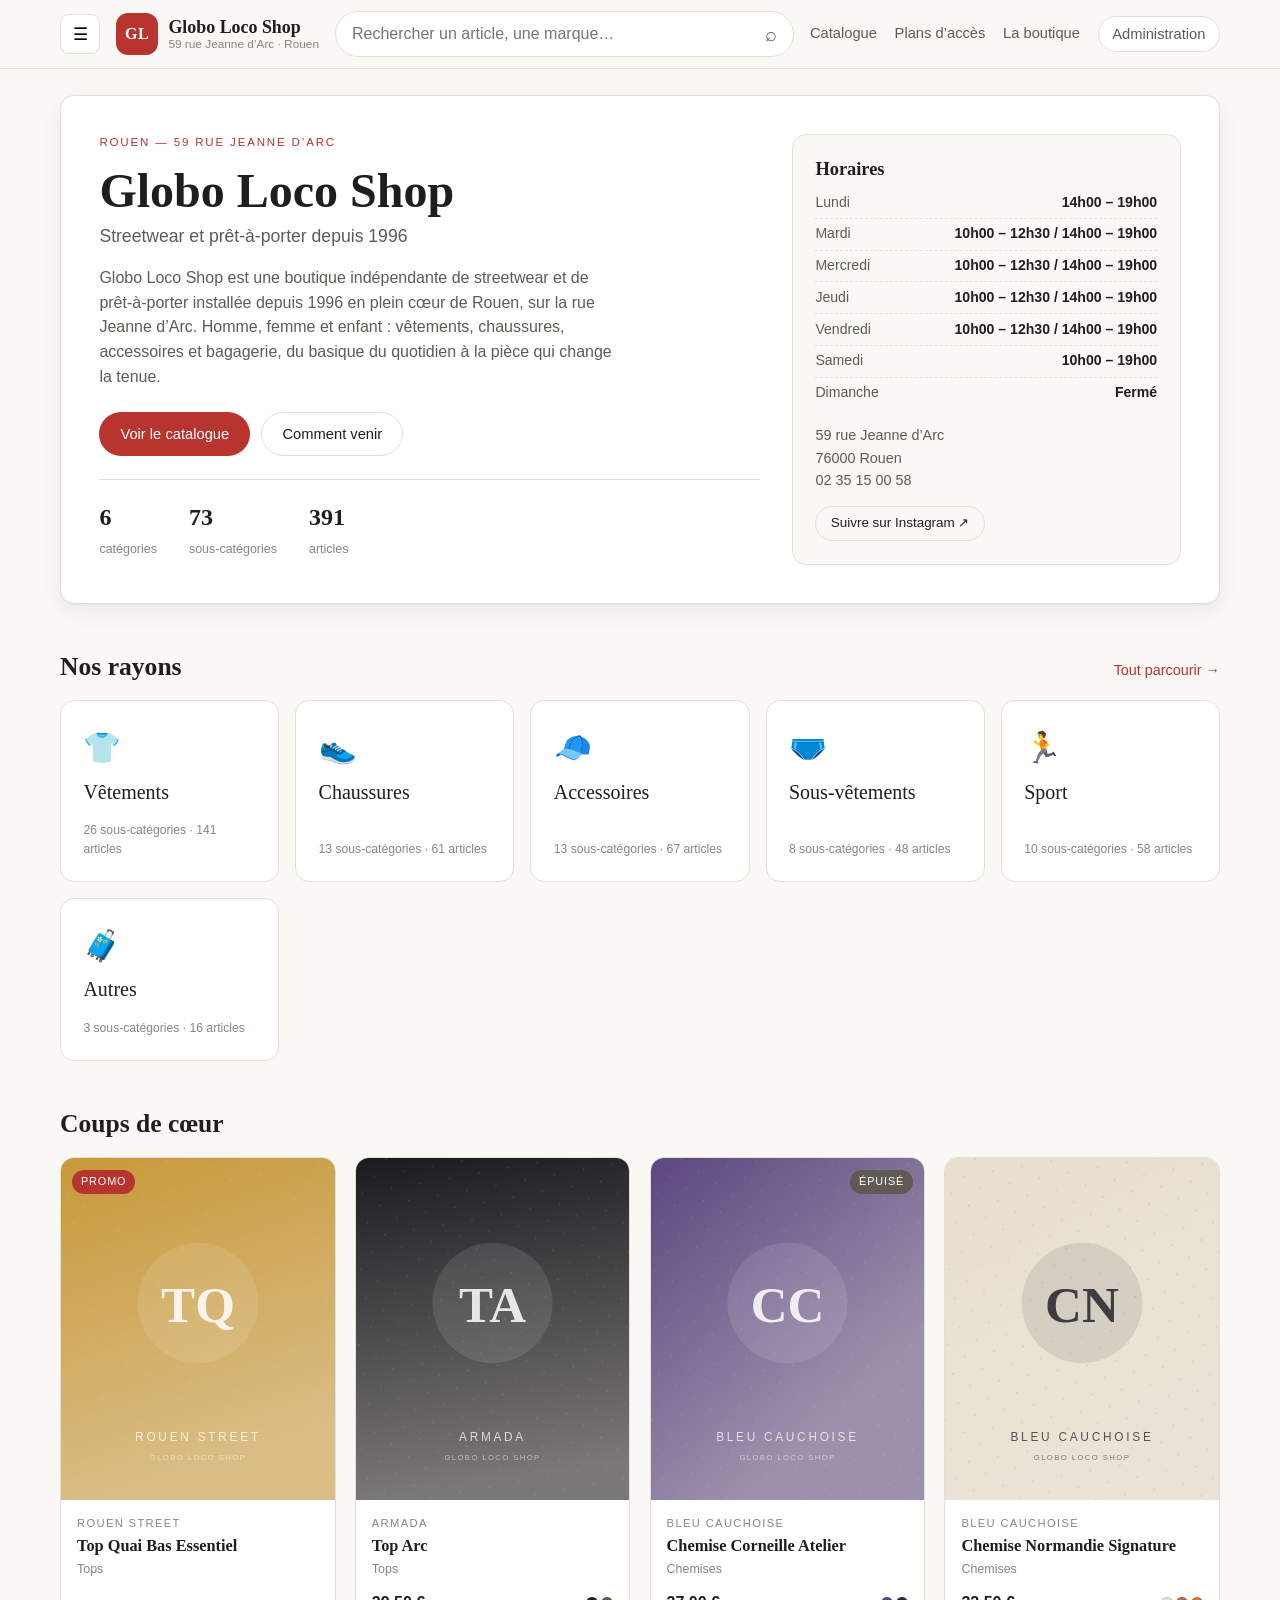
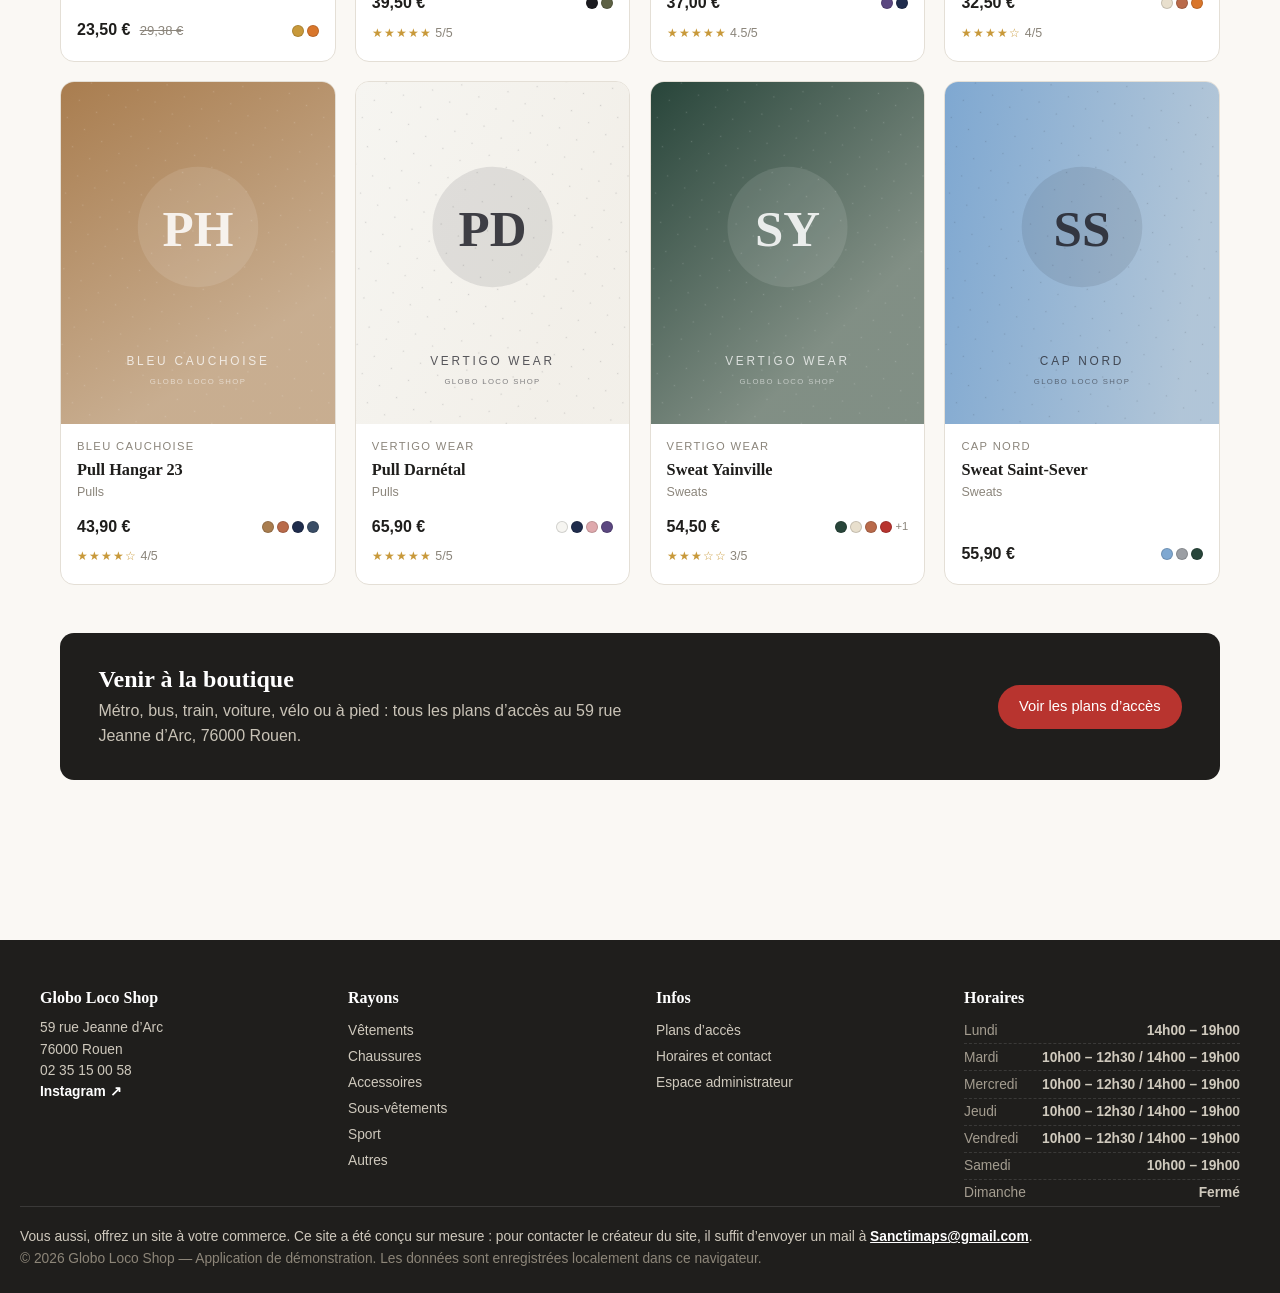
==== globo-loco-shop.html @ 4b138bfd "Ajoute une version du site en un seul fichier HTML `node tools/build-single-file.js` assemble index." ====
<!DOCTYPE html>
<html lang="fr">
  <head>
    <meta charset="utf-8">
    <meta name="viewport" content="width=device-width, initial-scale=1">
    <title>Globo Loco Shop — Boutique de mode et de prêt-à-porter, Rouen</title>
    <meta name="description" content="Globo Loco Shop, boutique de mode et de prêt-à-porter au 59 rue Jeanne d’Arc à Rouen. Catalogue vêtements, chaussures, accessoires, sous-vêtements, sport et bagagerie.">
    <meta name="theme-color" content="#1b1b1f">
    <link rel="icon" href="data:image/svg+xml,%3Csvg xmlns='http://www.w3.org/2000/svg' viewBox='0 0 64 64'%3E%3Crect width='64' height='64' rx='14' fill='%23b8342f'/%3E%3Ctext x='32' y='43' font-family='Georgia,serif' font-size='30' font-weight='700' text-anchor='middle' fill='%23fff'%3EGL%3C/text%3E%3C/svg%3E">
    <style>
/* =========================================================================
   Globo Loco Shop — Feuille de style
   ========================================================================= */

:root {
  --ink: #1f1e1c;
  --ink-soft: #5f5b54;
  --ink-mute: #8b857b;
  --paper: #faf8f4;
  --surface: #ffffff;
  --line: #e4dfd6;
  --accent: #b8342f;
  --accent-dark: #8f2622;
  --accent-soft: #fbeceb;
  --green: #3f7a4f;
  --radius: 14px;
  --radius-sm: 9px;
  --shadow: 0 1px 2px rgba(31, 30, 28, 0.05), 0 8px 24px rgba(31, 30, 28, 0.06);
  --shadow-lift: 0 2px 6px rgba(31, 30, 28, 0.08), 0 18px 40px rgba(31, 30, 28, 0.1);
  --max: 1200px;
  --font: "Inter", "Helvetica Neue", Helvetica, Arial, sans-serif;
  --serif: Georgia, "Times New Roman", serif;
}

* { box-sizing: border-box; }

html {
  scroll-behavior: smooth;
  /* L'en-tête est collant : on décale les ancres pour qu'il ne les masque pas. */
  scroll-padding-top: 92px;
}

body {
  margin: 0;
  font-family: var(--font);
  color: var(--ink);
  background: var(--paper);
  line-height: 1.55;
  -webkit-font-smoothing: antialiased;
}

img { max-width: 100%; display: block; }

a { color: inherit; }

h1, h2, h3 { font-family: var(--serif); line-height: 1.2; margin: 0 0 0.4em; }

.skip-link {
  position: absolute;
  left: -9999px;
  background: var(--ink);
  color: #fff;
  padding: 0.7rem 1rem;
  z-index: 100;
}
.skip-link:focus { left: 1rem; top: 1rem; }

/* ------------------------------ En-tête ------------------------------ */

.header {
  position: sticky;
  top: 0;
  z-index: 40;
  background: rgba(250, 248, 244, 0.94);
  backdrop-filter: blur(8px);
  border-bottom: 1px solid var(--line);
}

.header__bar {
  max-width: var(--max);
  margin: 0 auto;
  padding: 0.7rem 1.25rem;
  display: flex;
  align-items: center;
  gap: 1rem;
}

.burger {
  border: 1px solid var(--line);
  background: var(--surface);
  border-radius: var(--radius-sm);
  width: 40px;
  height: 40px;
  font-size: 1.05rem;
  cursor: pointer;
  flex: none;
}

.brand {
  display: flex;
  align-items: center;
  gap: 0.65rem;
  text-decoration: none;
  flex: none;
}
.brand__mark {
  width: 42px;
  height: 42px;
  border-radius: 12px;
  background: var(--accent);
  color: #fff;
  display: grid;
  place-items: center;
  font-family: var(--serif);
  font-weight: 700;
  letter-spacing: 0.5px;
}
.brand__text { display: flex; flex-direction: column; line-height: 1.15; }
.brand__text b { font-family: var(--serif); font-size: 1.12rem; }
.brand__text em { font-style: normal; font-size: 0.74rem; color: var(--ink-mute); }

.search {
  flex: 1 1 auto;
  display: flex;
  min-width: 140px;
  border: 1px solid var(--line);
  background: var(--surface);
  border-radius: 999px;
  overflow: hidden;
}
.search input {
  flex: 1;
  border: 0;
  padding: 0.6rem 1rem;
  font: inherit;
  background: transparent;
  outline: none;
  min-width: 0;
}
.search button {
  border: 0;
  background: transparent;
  padding: 0 1rem;
  font-size: 1.25rem;
  cursor: pointer;
  color: var(--ink-soft);
}

.header__links { display: flex; align-items: center; gap: 1.1rem; flex: none; }
.header__links a {
  text-decoration: none;
  font-size: 0.92rem;
  color: var(--ink-soft);
  padding: 0.3rem 0;
  border-bottom: 2px solid transparent;
}
.header__links a:hover { color: var(--ink); }
.header__links a.is-active { color: var(--ink); border-bottom-color: var(--accent); }
.header__admin {
  border: 1px solid var(--line) !important;
  border-radius: 999px;
  padding: 0.34rem 0.85rem !important;
  background: var(--surface);
}

/* `display: grid` l'emporterait sur l'attribut hidden : on le neutralise. */
.megamenu[hidden] { display: none; }

.megamenu {
  display: block;
  border-top: 1px solid var(--line);
  background: var(--surface);
  max-height: 76vh;
  overflow: auto;
}
.megamenu__inner {
  max-width: var(--max);
  margin: 0 auto;
  padding: 0.75rem 1.25rem 1.1rem;
}

/* Rayons repliés : on déplie pour voir les sous-catégories. */
.megamenu__group { border-bottom: 1px solid var(--line); }
.megamenu__group:last-child { border-bottom: 0; }
.megamenu__group summary {
  display: flex;
  align-items: center;
  gap: 0.7rem;
  padding: 0.75rem 0.25rem;
  cursor: pointer;
  list-style: none;
}
.megamenu__group summary::-webkit-details-marker { display: none; }
.megamenu__group summary:hover .megamenu__name { color: var(--accent); }
.megamenu__emoji { font-size: 1.25rem; }
.megamenu__name { font-family: var(--serif); font-size: 1.08rem; }
.megamenu__count { font-size: 0.76rem; color: var(--ink-mute); margin-left: auto; }
.megamenu__chevron {
  color: var(--ink-mute);
  font-size: 0.8rem;
  transition: transform 0.15s ease;
}
.megamenu__group[open] .megamenu__chevron { transform: rotate(180deg); }
.megamenu__group[open] summary { border-bottom: 1px dashed var(--line); }

.megamenu ul {
  list-style: none;
  margin: 0;
  padding: 0.7rem 0 1rem 2rem;
  display: grid;
  grid-template-columns: repeat(auto-fill, minmax(170px, 1fr));
  gap: 0.1rem 1rem;
}
.megamenu li a {
  text-decoration: none;
  font-size: 0.87rem;
  color: var(--ink-soft);
  display: block;
  padding: 0.22rem 0;
}
.megamenu li a:hover { color: var(--accent); }
.megamenu__all a { color: var(--accent); font-weight: 600; }

/* ------------------------------ Layout ------------------------------- */

.main {
  max-width: var(--max);
  margin: 0 auto;
  padding: 1.6rem 1.25rem 4rem;
  outline: none;
}

.section { margin: 3rem 0; }
.section__head {
  display: flex;
  align-items: baseline;
  justify-content: space-between;
  gap: 1rem;
  margin-bottom: 1.1rem;
}
.section__head h2 { margin: 0; font-size: 1.6rem; }
.link { text-decoration: none; color: var(--accent); font-size: 0.9rem; }

.page-head { margin: 0.6rem 0 1.8rem; max-width: 70ch; }
.page-head h1 { font-size: 2.2rem; }
.page-head p { color: var(--ink-soft); margin: 0.3rem 0; }
.page-head__note { font-size: 0.9rem; color: var(--ink-mute); font-style: italic; }

.breadcrumb ol {
  list-style: none;
  display: flex;
  flex-wrap: wrap;
  gap: 0.4rem;
  margin: 0 0 1rem;
  padding: 0;
  font-size: 0.82rem;
  color: var(--ink-mute);
}
.breadcrumb li + li::before { content: "›"; margin-right: 0.4rem; }
.breadcrumb a { color: var(--ink-soft); text-decoration: none; }
.breadcrumb a:hover { color: var(--accent); }

.empty {
  padding: 2rem;
  text-align: center;
  color: var(--ink-mute);
  background: var(--surface);
  border: 1px dashed var(--line);
  border-radius: var(--radius);
}
.muted { color: var(--ink-mute); }

/* ------------------------------- Hero -------------------------------- */

.hero {
  display: grid;
  grid-template-columns: 1.7fr 1fr;
  gap: 2rem;
  align-items: start;
  background: var(--surface);
  border: 1px solid var(--line);
  border-radius: var(--radius);
  padding: 2.4rem;
  box-shadow: var(--shadow);
}
.hero__eyebrow {
  text-transform: uppercase;
  letter-spacing: 0.16em;
  font-size: 0.72rem;
  color: var(--accent);
  margin: 0 0 0.6rem;
}
.hero h1 { font-size: 3rem; margin: 0 0 0.2rem; }
.hero__tagline { font-size: 1.1rem; color: var(--ink-soft); margin: 0 0 1rem; }
.hero__about { max-width: 58ch; color: var(--ink-soft); }
.hero__actions { display: flex; gap: 0.7rem; flex-wrap: wrap; margin: 1.4rem 0; }
.hero__stats {
  list-style: none;
  display: flex;
  gap: 2rem;
  padding: 1.2rem 0 0;
  margin: 0;
  border-top: 1px solid var(--line);
}
.hero__stats strong { display: block; font-size: 1.5rem; font-family: var(--serif); }
.hero__stats span { font-size: 0.78rem; color: var(--ink-mute); }
.hero__card {
  background: var(--paper);
  border: 1px solid var(--line);
  border-radius: var(--radius);
  padding: 1.4rem;
}
.hero__card h2 { font-size: 1.15rem; }
.hero__contact { font-size: 0.9rem; color: var(--ink-soft); margin-top: 1rem; }

.hours { list-style: none; margin: 0; padding: 0; font-size: 0.88rem; }
.hours li {
  display: flex;
  justify-content: space-between;
  gap: 1rem;
  padding: 0.28rem 0;
  border-bottom: 1px dashed var(--line);
}
.hours li:last-child { border-bottom: 0; }
.hours span { color: var(--ink-soft); }

.band {
  background: var(--ink);
  color: #f4f1ea;
  border-radius: var(--radius);
  padding: 2rem 2.4rem;
}
.band__inner {
  display: flex;
  align-items: center;
  justify-content: space-between;
  gap: 1.5rem;
  flex-wrap: wrap;
}
.band h2 { color: #fff; margin: 0 0 0.3rem; }
.band p { margin: 0; color: #c9c3b7; max-width: 60ch; }

/* ---------------------------- Catégories ----------------------------- */

.cats {
  display: grid;
  grid-template-columns: repeat(auto-fill, minmax(215px, 1fr));
  gap: 1rem;
}
.cat {
  background: var(--surface);
  border: 1px solid var(--line);
  border-radius: var(--radius);
  padding: 1.4rem;
  text-decoration: none;
  display: flex;
  flex-direction: column;
  gap: 0.35rem;
  transition: transform 0.15s ease, box-shadow 0.15s ease, border-color 0.15s ease;
}
.cat:hover {
  transform: translateY(-3px);
  box-shadow: var(--shadow-lift);
  border-color: #d5cec1;
}
.cat__emoji { font-size: 1.9rem; }
.cat__name { font-family: var(--serif); font-size: 1.25rem; }
.cat__desc { font-size: 0.87rem; color: var(--ink-soft); }
.cat__count { font-size: 0.76rem; color: var(--ink-mute); margin-top: auto; padding-top: 0.5rem; }
.cats--large .cat { padding: 1.8rem; }

.subs {
  display: grid;
  grid-template-columns: repeat(auto-fill, minmax(220px, 1fr));
  gap: 0.7rem;
}
.sub {
  background: var(--surface);
  border: 1px solid var(--line);
  border-radius: var(--radius-sm);
  padding: 0.95rem 1.1rem;
  text-decoration: none;
  display: flex;
  justify-content: space-between;
  align-items: center;
  gap: 0.75rem;
  transition: border-color 0.15s ease, background 0.15s ease;
}
.sub:hover { border-color: var(--accent); background: var(--accent-soft); }
.sub__name { font-weight: 600; font-size: 0.95rem; }
.sub__count { font-size: 0.74rem; color: var(--ink-mute); white-space: nowrap; }

/* ------------------------------ Cartes ------------------------------- */

.grid {
  display: grid;
  grid-template-columns: repeat(auto-fill, minmax(230px, 1fr));
  gap: 1.2rem;
}
.card {
  background: var(--surface);
  border: 1px solid var(--line);
  border-radius: var(--radius);
  overflow: hidden;
  text-decoration: none;
  display: flex;
  flex-direction: column;
  transition: transform 0.15s ease, box-shadow 0.15s ease;
}
.card:hover { transform: translateY(-4px); box-shadow: var(--shadow-lift); }
.card__media { position: relative; aspect-ratio: 4 / 5; background: #eee9e0; }
.card__media img { width: 100%; height: 100%; object-fit: cover; }
.badge {
  position: absolute;
  top: 0.7rem;
  left: 0.7rem;
  background: var(--accent);
  color: #fff;
  font-size: 0.68rem;
  letter-spacing: 0.08em;
  text-transform: uppercase;
  padding: 0.22rem 0.55rem;
  border-radius: 999px;
}
.badge--out { background: var(--ink-soft); left: auto; right: 0.7rem; }
.card__body { padding: 0.9rem 1rem 1.1rem; display: flex; flex-direction: column; gap: 0.15rem; flex: 1; }
.card__brand {
  font-size: 0.7rem;
  text-transform: uppercase;
  letter-spacing: 0.12em;
  color: var(--ink-mute);
  margin: 0;
}
.card__title { font-size: 1.02rem; margin: 0.1rem 0; }
.card__meta { font-size: 0.78rem; color: var(--ink-mute); margin: 0; }
.card__footer {
  margin-top: auto;
  padding-top: 0.6rem;
  display: flex;
  align-items: center;
  justify-content: space-between;
  gap: 0.5rem;
}
.price { font-weight: 700; font-size: 1rem; }
.price s { font-weight: 400; color: var(--ink-mute); font-size: 0.82rem; margin-left: 0.3rem; }
.card__rating { margin: 0.35rem 0 0; font-size: 0.78rem; color: var(--ink-mute); }

.dots { display: inline-flex; align-items: center; gap: 3px; }
.dot {
  width: 12px;
  height: 12px;
  border-radius: 50%;
  display: inline-block;
  border: 1px solid rgba(0, 0, 0, 0.15);
}
.dots__more { font-size: 0.7rem; color: var(--ink-mute); font-style: normal; }

.stars { color: #c8993a; letter-spacing: 1px; }
.stars--empty { color: var(--line); }

/* ------------------------------ Filtres ------------------------------ */

.filters {
  display: flex;
  flex-wrap: wrap;
  gap: 0.8rem;
  align-items: flex-end;
  background: var(--surface);
  border: 1px solid var(--line);
  border-radius: var(--radius);
  padding: 1rem 1.15rem;
  margin-bottom: 1rem;
}
.filters label {
  display: flex;
  flex-direction: column;
  gap: 0.25rem;
  font-size: 0.75rem;
  color: var(--ink-mute);
  text-transform: uppercase;
  letter-spacing: 0.08em;
}
.filters select {
  font: inherit;
  font-size: 0.9rem;
  text-transform: none;
  letter-spacing: 0;
  color: var(--ink);
  padding: 0.45rem 0.6rem;
  border: 1px solid var(--line);
  border-radius: var(--radius-sm);
  background: var(--paper);
  min-width: 150px;
}
.result-count { font-size: 0.85rem; color: var(--ink-mute); margin: 0 0 1rem; }

/* ---------------------------- Fiche produit -------------------------- */

.product { display: block; }

.product__gallery {
  background: var(--surface);
  border: 1px solid var(--line);
  border-radius: var(--radius);
  padding: 1.2rem;
  margin-bottom: 1.6rem;
}
.gallery__main {
  width: 100%;
  max-width: 500px;
  margin: 0 auto;
  aspect-ratio: 4 / 5;
  background: #eee9e0;
  border-radius: var(--radius-sm);
  overflow: hidden;
}
.gallery__main img { width: 100%; height: 100%; object-fit: contain; }
.gallery__thumbs {
  display: flex;
  justify-content: center;
  gap: 0.6rem;
  margin-top: 0.9rem;
  flex-wrap: wrap;
}
.gallery__note { text-align: center; }
.thumb {
  position: relative;
  width: 78px;
  height: 96px;
  padding: 0;
  border: 2px solid var(--line);
  border-radius: var(--radius-sm);
  overflow: hidden;
  background: #eee9e0;
  cursor: pointer;
}
.thumb.is-active { border-color: var(--accent); }
.thumb img { width: 100%; height: 100%; object-fit: cover; }
.thumb__tools {
  position: absolute;
  inset: auto 0 0 0;
  display: flex;
  justify-content: space-between;
  background: rgba(31, 30, 28, 0.75);
}
.thumb__tools i {
  color: #fff;
  font-style: normal;
  font-size: 0.7rem;
  padding: 0.15rem 0.3rem;
  cursor: pointer;
}
.thumb__tools i:hover { background: var(--accent); }
.gallery__note { font-size: 0.78rem; color: var(--ink-mute); margin: 0.7rem 0 0; }

.gallery__admin {
  margin-top: 1rem;
  padding-top: 1rem;
  border-top: 1px dashed var(--line);
}
.gallery__admin-title {
  font-size: 0.72rem;
  text-transform: uppercase;
  letter-spacing: 0.12em;
  color: var(--ink-mute);
  margin: 0 0 0.6rem;
}
.gallery__admin-row { display: flex; gap: 0.6rem; flex-wrap: wrap; align-items: center; }
.gallery__admin-row input[type="url"] {
  flex: 1 1 260px;
  font: inherit;
  font-size: 0.88rem;
  padding: 0.45rem 0.7rem;
  border: 1px solid var(--line);
  border-radius: var(--radius-sm);
  background: var(--paper);
}

.product__info {
  background: var(--surface);
  border: 1px solid var(--line);
  border-radius: var(--radius);
  padding: 1.8rem;
  margin-bottom: 1.6rem;
}
.product__brand {
  text-transform: uppercase;
  letter-spacing: 0.14em;
  font-size: 0.74rem;
  color: var(--ink-mute);
  margin: 0;
}
.product__info h1 { font-size: 2rem; margin: 0.2rem 0 0.5rem; }
.product__price { font-size: 1.5rem; font-weight: 700; margin: 0 0 0.35rem; }
.product__price s { font-size: 1rem; font-weight: 400; color: var(--ink-mute); }
.product__rating { margin: 0 0 0.5rem; font-size: 0.88rem; color: var(--ink-soft); }
.product__stock { font-size: 0.85rem; margin: 0 0 1.4rem; }
.product__stock.in { color: var(--green); }
.product__stock.out { color: var(--accent); }

.specs {
  display: grid;
  grid-template-columns: repeat(auto-fit, minmax(230px, 1fr));
  gap: 1.3rem;
  border-top: 1px solid var(--line);
  padding-top: 1.4rem;
}
.spec h2 {
  font-family: var(--font);
  font-size: 0.74rem;
  text-transform: uppercase;
  letter-spacing: 0.12em;
  color: var(--ink-mute);
  margin: 0 0 0.5rem;
}
.spec p { margin: 0; color: var(--ink-soft); }
.spec--wide { grid-column: 1 / -1; }

.sizes { list-style: none; display: flex; flex-wrap: wrap; gap: 0.4rem; margin: 0; padding: 0; }
.sizes li {
  border: 1px solid var(--line);
  border-radius: var(--radius-sm);
  padding: 0.3rem 0.7rem;
  font-size: 0.85rem;
  background: var(--paper);
}

.colors { list-style: none; display: flex; flex-wrap: wrap; gap: 0.45rem; margin: 0; padding: 0; }
.color {
  display: inline-flex;
  align-items: center;
  gap: 0.4rem;
  border: 1px solid var(--line);
  background: var(--paper);
  border-radius: 999px;
  padding: 0.25rem 0.7rem 0.25rem 0.3rem;
  font: inherit;
  font-size: 0.82rem;
  cursor: pointer;
}
.color.is-active { border-color: var(--accent); background: var(--accent-soft); }
.color i {
  width: 17px;
  height: 17px;
  border-radius: 50%;
  border: 1px solid rgba(0, 0, 0, 0.18);
}

.details { list-style: none; margin: 0; padding: 0; font-size: 0.88rem; }
.details li {
  display: flex;
  justify-content: space-between;
  gap: 1rem;
  padding: 0.35rem 0;
  border-bottom: 1px dashed var(--line);
}
.details span { color: var(--ink-mute); }

.product__admin-link { margin: 1.4rem 0 0; }

/* ------------------------------- Avis -------------------------------- */

.product__reviews,
.product__similar {
  background: var(--surface);
  border: 1px solid var(--line);
  border-radius: var(--radius);
  padding: 1.8rem;
  margin-bottom: 1.6rem;
}
.product__reviews h2,
.product__similar h2 { font-size: 1.35rem; }

.reviews { list-style: none; margin: 0 0 1.6rem; padding: 0; }
.review { border-bottom: 1px solid var(--line); padding: 0.9rem 0; }
.review:last-child { border-bottom: 0; }
.review__head { display: flex; align-items: center; gap: 0.6rem; margin: 0 0 0.25rem; font-size: 0.9rem; }
.review__head time { color: var(--ink-mute); font-size: 0.78rem; margin-left: auto; }
.review__body { margin: 0; color: var(--ink-soft); }

.review-form {
  background: var(--paper);
  border: 1px solid var(--line);
  border-radius: var(--radius);
  padding: 1.2rem;
  display: flex;
  flex-direction: column;
  gap: 0.7rem;
}
.review-form h3 { font-size: 1.05rem; margin: 0; }
.review-form__row { display: flex; gap: 0.8rem; flex-wrap: wrap; }
.review-form label { display: flex; flex-direction: column; gap: 0.25rem; font-size: 0.82rem; color: var(--ink-soft); flex: 1 1 200px; }
.review-form input,
.review-form select,
.review-form textarea {
  font: inherit;
  font-size: 0.92rem;
  padding: 0.5rem 0.7rem;
  border: 1px solid var(--line);
  border-radius: var(--radius-sm);
  background: var(--surface);
  color: var(--ink);
}
.review-form button { align-self: flex-start; }

/* -------------------------- Produits similaires ---------------------- */

.similar-list {
  list-style: none;
  margin: 0;
  padding: 0;
  display: grid;
  gap: 0.5rem;
}
.similar-list a {
  display: flex;
  align-items: center;
  gap: 0.9rem;
  text-decoration: none;
  border: 1px solid var(--line);
  border-radius: var(--radius-sm);
  padding: 0.5rem 0.9rem 0.5rem 0.5rem;
  background: var(--paper);
  transition: border-color 0.15s ease, background 0.15s ease;
}
.similar-list a:hover { border-color: var(--accent); background: var(--accent-soft); }
.similar-list img { width: 54px; height: 66px; object-fit: cover; border-radius: 6px; flex: none; }
.similar__text { display: flex; flex-direction: column; flex: 1; min-width: 0; }
.similar__text b { font-size: 0.95rem; }
.similar__text em { font-style: normal; font-size: 0.78rem; color: var(--ink-mute); }
.similar__price { font-weight: 700; white-space: nowrap; }

/* --------------------------- Plans d'accès --------------------------- */

.map {
  margin: 0 0 1.4rem;
  background: var(--surface);
  border: 1px solid var(--line);
  border-radius: var(--radius);
  padding: 1rem;
  overflow: hidden;
}
.map svg { width: 100%; height: auto; border-radius: var(--radius-sm); }
.map figcaption { font-size: 0.78rem; color: var(--ink-mute); margin-top: 0.7rem; text-align: center; }

.itineraries { display: flex; flex-wrap: wrap; gap: 0.6rem; margin-bottom: 2rem; }

.access-grid {
  display: grid;
  grid-template-columns: repeat(auto-fill, minmax(290px, 1fr));
  gap: 1rem;
}
.access {
  background: var(--surface);
  border: 1px solid var(--line);
  border-radius: var(--radius);
  padding: 1.4rem;
}
.access h2 { font-size: 1.2rem; margin: 0 0 0.2rem; }
.access__summary { font-size: 0.85rem; color: var(--ink-mute); margin: 0 0 0.8rem; }
.access ul { margin: 0; padding-left: 1.1rem; font-size: 0.9rem; color: var(--ink-soft); }
.access li { margin-bottom: 0.4rem; }

.disclaimer {
  margin-top: 2rem;
  font-size: 0.82rem;
  color: var(--ink-mute);
  background: var(--surface);
  border: 1px dashed var(--line);
  border-radius: var(--radius);
  padding: 1rem 1.2rem;
}

/* ------------------------------ Magasin ------------------------------ */

.store-grid {
  display: grid;
  grid-template-columns: repeat(auto-fit, minmax(260px, 1fr));
  gap: 1rem;
}
.cta-line { margin-top: 1.6rem; }
.social a { color: var(--accent); text-decoration: none; font-weight: 600; }
.social a:hover { text-decoration: underline; }
.panel--full { grid-column: 1 / -1; }

.brand-list {
  list-style: none;
  display: flex;
  flex-wrap: wrap;
  gap: 0.4rem;
  margin: 0 0 0.8rem;
  padding: 0;
}
.brand-list li {
  border: 1px solid var(--line);
  background: var(--paper);
  border-radius: 999px;
  padding: 0.25rem 0.75rem;
  font-size: 0.84rem;
}

/* Encart de contact du créateur du site. */
.credit {
  margin-top: 2rem;
  background: var(--accent-soft);
  border: 1px solid #eecfcd;
  border-radius: var(--radius);
  padding: 1.4rem 1.6rem;
}
.credit h2 { font-size: 1.15rem; margin: 0 0 0.3rem; }
.credit p { margin: 0; color: var(--ink-soft); font-size: 0.92rem; }
.credit a { color: var(--accent); font-weight: 600; }

.hero__social { margin: 0.9rem 0 0; }

/* ------------------------------ Boutons ------------------------------ */

.btn {
  display: inline-flex;
  align-items: center;
  justify-content: center;
  gap: 0.4rem;
  border: 1px solid transparent;
  border-radius: 999px;
  padding: 0.6rem 1.25rem;
  font: inherit;
  font-size: 0.92rem;
  font-weight: 500;
  text-decoration: none;
  cursor: pointer;
  background: var(--surface);
  color: var(--ink);
  transition: background 0.15s ease, color 0.15s ease, border-color 0.15s ease;
}
.btn--primary { background: var(--accent); color: #fff; }
.btn--primary:hover { background: var(--accent-dark); }
.btn--ghost { background: transparent; border-color: var(--line); color: var(--ink); }
.btn--ghost:hover { border-color: var(--ink-soft); }
.btn--danger-ghost { background: transparent; border-color: #e6c4c2; color: var(--accent); }
.btn--danger-ghost:hover { background: var(--accent-soft); }
.btn--small { padding: 0.4rem 0.9rem; font-size: 0.84rem; }
.btn--tiny { padding: 0.24rem 0.6rem; font-size: 0.76rem; border-radius: 7px; }
.btn input[type="file"] { display: none; }

.chip {
  display: inline-flex;
  align-items: center;
  gap: 0.3rem;
  border: 1px solid var(--line);
  background: var(--surface);
  border-radius: 999px;
  padding: 0.18rem 0.6rem;
  font: inherit;
  font-size: 0.78rem;
  cursor: pointer;
  text-decoration: none;
  color: var(--ink-soft);
  margin: 0.12rem 0.05rem;
}
.chip:hover { border-color: var(--accent); color: var(--accent); }
.chip i { width: 12px; height: 12px; border-radius: 50%; display: inline-block; }
.chip--all { border-style: dashed; }

/* --------------------------- Administration -------------------------- */

.admin-gate {
  max-width: 480px;
  margin: 3rem auto;
  background: var(--surface);
  border: 1px solid var(--line);
  border-radius: var(--radius);
  padding: 2.2rem;
  box-shadow: var(--shadow);
}
.admin-gate h1 { font-size: 1.7rem; }
.gate-form { display: flex; flex-direction: column; gap: 0.8rem; margin: 1.4rem 0; }
.gate-form label { display: flex; flex-direction: column; gap: 0.3rem; font-size: 0.85rem; color: var(--ink-soft); }
.gate-form input {
  font: inherit;
  padding: 0.6rem 0.8rem;
  border: 1px solid var(--line);
  border-radius: var(--radius-sm);
  background: var(--paper);
  color: var(--ink);
}
.gate-error {
  color: var(--accent);
  font-size: 0.85rem;
  background: var(--accent-soft);
  border-radius: var(--radius-sm);
  padding: 0.5rem 0.8rem;
  margin: 0;
}
.gate-hint { font-size: 0.82rem; color: var(--ink-mute); }
.gate-hint code {
  background: var(--paper);
  border: 1px solid var(--line);
  border-radius: 5px;
  padding: 0.1rem 0.4rem;
}

.admin__head {
  display: flex;
  align-items: flex-start;
  justify-content: space-between;
  gap: 1rem;
  flex-wrap: wrap;
  margin-bottom: 1.2rem;
}
.admin__head h1 { font-size: 1.9rem; margin: 0; }
.admin__head p { margin: 0.2rem 0 0; color: var(--ink-mute); font-size: 0.88rem; }

.admin__tabs {
  display: flex;
  flex-wrap: wrap;
  gap: 0.4rem;
  border-bottom: 1px solid var(--line);
  margin-bottom: 1.5rem;
}
.admin__tab {
  text-decoration: none;
  font-size: 0.88rem;
  padding: 0.55rem 0.95rem;
  border: 1px solid transparent;
  border-bottom: 0;
  border-radius: var(--radius-sm) var(--radius-sm) 0 0;
  color: var(--ink-soft);
  margin-bottom: -1px;
}
.admin__tab.is-active {
  background: var(--surface);
  border-color: var(--line);
  color: var(--ink);
  font-weight: 600;
}

.panel {
  background: var(--surface);
  border: 1px solid var(--line);
  border-radius: var(--radius);
  padding: 1.5rem;
  margin-bottom: 1.2rem;
}
.panel h2 { font-size: 1.2rem; }
.panel--narrow { max-width: 520px; }
.panel hr { border: 0; border-top: 1px solid var(--line); margin: 1.2rem 0; }

.kpis { display: grid; grid-template-columns: repeat(auto-fit, minmax(140px, 1fr)); gap: 0.8rem; margin-bottom: 1.2rem; }
.kpi {
  background: var(--surface);
  border: 1px solid var(--line);
  border-radius: var(--radius);
  padding: 1.1rem 1.3rem;
}
.kpi strong { display: block; font-family: var(--serif); font-size: 1.9rem; }
.kpi span { font-size: 0.78rem; color: var(--ink-mute); }

.checklist { margin: 0; padding-left: 1.1rem; font-size: 0.9rem; color: var(--ink-soft); }
.checklist li { margin-bottom: 0.3rem; }

.bars { list-style: none; margin: 0; padding: 0; }
.bars li { display: flex; align-items: center; gap: 0.8rem; padding: 0.3rem 0; font-size: 0.88rem; }
.bars span { flex: 0 0 190px; }
.bars i { height: 10px; background: var(--accent); border-radius: 999px; opacity: 0.8; }
.bars b { margin-left: auto; color: var(--ink-mute); font-weight: 500; }

.warn {
  background: #fdf6e3;
  border: 1px solid #ecd9a5;
  border-radius: var(--radius-sm);
  padding: 0.8rem 1rem;
  font-size: 0.85rem;
  color: #6c5820;
}

/* --------------------------- Formulaires admin ------------------------ */

.form { display: grid; gap: 0.9rem; }
.form--inline { grid-template-columns: repeat(auto-fit, minmax(180px, 1fr)); align-items: end; }
.form--grid { grid-template-columns: repeat(auto-fit, minmax(210px, 1fr)); align-items: start; }
.form label, .field { display: flex; flex-direction: column; gap: 0.3rem; font-size: 0.8rem; color: var(--ink-soft); }
.form .wide, .field.wide { grid-column: 1 / -1; }
.form .small { max-width: 110px; }
.form input[type="text"],
.form input[type="url"],
.form input[type="email"],
.form input[type="number"],
.form select,
.form textarea {
  font: inherit;
  font-size: 0.92rem;
  padding: 0.5rem 0.7rem;
  border: 1px solid var(--line);
  border-radius: var(--radius-sm);
  background: var(--paper);
  color: var(--ink);
  width: 100%;
}
.form textarea { resize: vertical; }
.field__label { font-size: 0.8rem; color: var(--ink-soft); }
.field__hint { font-size: 0.78rem; color: var(--ink-mute); margin: 0.3rem 0 0; }
.form__actions { display: flex; gap: 0.6rem; align-items: center; flex-wrap: wrap; }
.check { flex-direction: row !important; align-items: center; gap: 0.5rem !important; font-size: 0.88rem; }
.check input { width: auto; }

.color-row { display: flex; gap: 0.5rem; align-items: center; margin-bottom: 0.4rem; }
.color-row input[type="color"] {
  width: 44px;
  height: 36px;
  padding: 2px;
  border: 1px solid var(--line);
  border-radius: var(--radius-sm);
  background: var(--paper);
}
.color-row input[type="text"] { flex: 1; }

.hours-edit { display: grid; gap: 0.4rem; }
.hours-edit__row { display: flex; gap: 0.5rem; }
.hours-edit__row input { flex: 1; }

.social-row { display: flex; gap: 0.5rem; align-items: center; margin-bottom: 0.4rem; }
.social-row input[type="text"] { flex: 0 0 150px; }
.social-row input[type="url"] { flex: 1; }

.admin-photos { display: flex; flex-wrap: wrap; gap: 0.6rem; margin: 0.3rem 0; }
.admin-photo { margin: 0; width: 96px; }
.admin-photo img {
  width: 96px;
  height: 118px;
  object-fit: cover;
  border-radius: var(--radius-sm);
  border: 1px solid var(--line);
  margin-bottom: 0.3rem;
}

/* ------------------------------ Tableaux ----------------------------- */

.table { width: 100%; border-collapse: collapse; font-size: 0.88rem; }
.table th {
  text-align: left;
  font-size: 0.72rem;
  text-transform: uppercase;
  letter-spacing: 0.1em;
  color: var(--ink-mute);
  border-bottom: 1px solid var(--line);
  padding: 0.5rem 0.6rem;
}
.table td { padding: 0.55rem 0.6rem; border-bottom: 1px solid var(--line); vertical-align: middle; }
.table tr:last-child td { border-bottom: 0; }
.table a { color: var(--ink); }
.table__actions { display: flex; gap: 0.35rem; justify-content: flex-end; }

/* ---------------------------- Arborescence --------------------------- */

.tree__cat { border: 1px solid var(--line); border-radius: var(--radius-sm); margin-bottom: 0.5rem; }
.tree__cat summary {
  cursor: pointer;
  padding: 0.7rem 1rem;
  display: flex;
  gap: 1rem;
  align-items: center;
  justify-content: space-between;
}
.tree__title { font-weight: 600; }
.tree__count { font-size: 0.76rem; color: var(--ink-mute); white-space: nowrap; }
.tree__tools { display: flex; gap: 0.35rem; padding: 0 1rem 0.6rem; flex-wrap: wrap; }
.tree__subs { list-style: none; margin: 0; padding: 0 1rem 0.8rem; }
.tree__subs li {
  display: flex;
  align-items: center;
  gap: 0.7rem;
  padding: 0.35rem 0;
  border-top: 1px dashed var(--line);
  font-size: 0.9rem;
  flex-wrap: wrap;
}
.tree__sub-name { text-decoration: none; flex: 1 1 160px; }
.tree__sub-name:hover { color: var(--accent); }
.tree__subs .tree__tools { padding: 0; }

.plan-list { list-style: none; margin: 0; padding: 0; }
.plan-list li {
  display: flex;
  align-items: center;
  gap: 0.8rem;
  padding: 0.55rem 0;
  border-bottom: 1px dashed var(--line);
  flex-wrap: wrap;
}
.plan-list__title { font-weight: 600; font-size: 0.92rem; flex: 0 0 190px; }
.plan-list__summary { font-size: 0.82rem; color: var(--ink-mute); flex: 1 1 200px; }
.plan-list__tools { display: flex; gap: 0.35rem; }

/* ------------------------------- Pied -------------------------------- */

.footer {
  background: var(--ink);
  color: #cfc9bd;
  padding: 3rem 1.25rem 1.5rem;
  margin-top: 3rem;
}
.footer__inner {
  max-width: var(--max);
  margin: 0 auto;
  display: grid;
  grid-template-columns: repeat(auto-fit, minmax(190px, 1fr));
  gap: 2rem;
}
.footer h2 { color: #fff; font-size: 1rem; margin-bottom: 0.6rem; }
.footer p { font-size: 0.86rem; margin: 0; }
.footer ul { list-style: none; margin: 0; padding: 0; font-size: 0.86rem; }
.footer li { padding: 0.15rem 0; }
.footer a { color: #cfc9bd; text-decoration: none; }
.footer a:hover { color: #fff; }
.footer .hours li { border-color: rgba(255, 255, 255, 0.12); }
.footer .hours span { color: #a49d90; }
.footer__social { margin-top: 0.7rem; display: flex; flex-wrap: wrap; gap: 0.8rem; }
.footer__social a { color: #fff; font-size: 0.86rem; font-weight: 600; }

.footer__credit {
  max-width: var(--max);
  margin: 2.5rem auto 0;
  padding-top: 1.2rem;
  border-top: 1px solid rgba(255, 255, 255, 0.12);
  font-size: 0.86rem;
  color: #cfc9bd;
}
.footer__credit a { color: #fff; font-weight: 600; text-decoration: underline; }

.footer__legal {
  max-width: var(--max);
  margin: 0.8rem auto 0;
  font-size: 0.76rem;
  color: #8d8679;
}

/* ------------------------------ Toast -------------------------------- */

.toast {
  position: fixed;
  left: 50%;
  bottom: 1.5rem;
  transform: translate(-50%, 200%);
  visibility: hidden;
  pointer-events: none;
  background: var(--ink);
  color: #fff;
  padding: 0.75rem 1.25rem;
  border-radius: 999px;
  font-size: 0.88rem;
  box-shadow: var(--shadow-lift);
  transition: transform 0.25s ease;
  z-index: 90;
  max-width: 90vw;
  text-align: center;
}
.toast.is-visible { transform: translate(-50%, 0); visibility: visible; }
.toast--success { background: var(--green); }
.toast--error { background: var(--accent); }

/* ----------------------------- Responsive ---------------------------- */

@media (max-width: 900px) {
  .hero { grid-template-columns: 1fr; padding: 1.6rem; }
  .hero h1 { font-size: 2.2rem; }
  .header__links a:not(.header__admin) { display: none; }
  .bars span { flex: 0 0 120px; }
}

@media (max-width: 620px) {
  .header__bar { flex-wrap: wrap; }
  .search { order: 3; flex-basis: 100%; }
  .brand__text em { display: none; }
  .main { padding: 1.2rem 0.9rem 3rem; }
  .page-head h1 { font-size: 1.7rem; }
  .product__info, .product__reviews, .product__similar { padding: 1.2rem; }
  .grid { grid-template-columns: repeat(auto-fill, minmax(150px, 1fr)); gap: 0.8rem; }
  .table { font-size: 0.8rem; }
  .table__actions { flex-direction: column; }
}

@media (prefers-reduced-motion: reduce) {
  * { transition: none !important; animation: none !important; }
  html { scroll-behavior: auto; }
}

    </style>
    <meta name="generator" content="Globo Loco Shop — fichier unique, généré le 2026-09-05">
  </head>
  <body>
    <a class="skip-link" href="#view">Aller au contenu</a>

    <header class="header" id="site-header"></header>

    <main class="main" id="view" tabindex="-1"></main>

    <footer class="footer" id="site-footer"></footer>

    <div id="toast" class="toast" role="status" aria-live="polite"></div>

    <noscript>
      <p style="padding:2rem;text-align:center">
        Cette application nécessite JavaScript. Globo Loco Shop — 59 rue Jeanne d’Arc, 76000 Rouen.
      </p>
    </noscript>

    <script>
/* =========================================================================
   Globo Loco Shop — Données par défaut
   -------------------------------------------------------------------------
   Ce fichier contient :
     - les informations du magasin (modifiables depuis l'espace admin)
     - l'arborescence catégories / sous-catégories
     - le générateur du catalogue produit (déterministe)
   Toutes ces données sont copiées dans le localStorage au premier lancement.
   ========================================================================= */

const GLS_DATA = (function () {
  'use strict';

  /* ---------------------------------------------------------------------
     1. Informations du magasin
     --------------------------------------------------------------------- */

  const STORE = {
    name: 'Globo Loco Shop',
    tagline: 'Streetwear et prêt-à-porter depuis 1996',
    address: '59 rue Jeanne d’Arc',
    postalCode: '76000',
    city: 'Rouen',
    country: 'France',
    // Numéro relevé dans les annuaires en ligne : à confirmer auprès de la
    // boutique et à corriger depuis l'espace administrateur si besoin.
    phone: '02 35 15 00 58',
    email: '',
    // Coordonnées approximatives du 59 rue Jeanne d'Arc, à vérifier / ajuster
    // depuis l'espace administrateur (onglet « Magasin »).
    lat: 49.4425,
    lng: 1.0928,
    about:
      'Globo Loco Shop est une boutique indépendante de streetwear et de ' +
      'prêt-à-porter installée depuis 1996 en plein cœur de Rouen, sur la rue ' +
      'Jeanne d’Arc. Homme, femme et enfant : vêtements, chaussures, accessoires ' +
      'et bagagerie, du basique du quotidien à la pièce qui change la tenue.',
    hours: [
      { day: 'Lundi', value: '14h00 – 19h00' },
      { day: 'Mardi', value: '10h00 – 12h30 / 14h00 – 19h00' },
      { day: 'Mercredi', value: '10h00 – 12h30 / 14h00 – 19h00' },
      { day: 'Jeudi', value: '10h00 – 12h30 / 14h00 – 19h00' },
      { day: 'Vendredi', value: '10h00 – 12h30 / 14h00 – 19h00' },
      { day: 'Samedi', value: '10h00 – 19h00' },
      { day: 'Dimanche', value: 'Fermé' }
    ],
    social: [
      { label: 'Instagram', url: 'https://www.instagram.com/globo.shop/' }
    ],
    // Marques citées par les annuaires et guides locaux : à ajuster depuis
    // l'espace administrateur selon les arrivages.
    brands: [
      'Carhartt',
      'Obey',
      'Dickies',
      'The North Face',
      'Deus Ex Machina',
      'Santa Cruz',
      'Volcom',
      'Columbia',
      'Vans',
      'Adidas',
      'Reebok',
      'Asics',
      'DC Shoes',
      'Etnies',
      'New Era',
      'Eastpak'
    ],
    // Les plans d'accès. Chaque entrée est librement modifiable par l'admin.
    access: [
      {
        id: 'acc-metro',
        icon: '🚇',
        title: 'En métro',
        summary: 'Ligne de métro de Rouen (réseau Astuce)',
        steps: [
          'Station « Palais de Justice » : sortir et remonter la rue Jeanne d’Arc — environ 2 minutes à pied.',
          'Station « Théâtre des Arts » : descendre la rue Jeanne d’Arc vers le nord — environ 4 minutes à pied.',
          'Station « Gare-Rue Verte » : la rue Jeanne d’Arc part de la gare et descend directement jusqu’à la boutique — environ 8 minutes à pied.'
        ]
      },
      {
        id: 'acc-bus',
        icon: '🚌',
        title: 'En bus / TEOR',
        summary: 'Arrêts desservis à moins de 5 minutes à pied',
        steps: [
          'Lignes TEOR T1 / T2 / T3 : arrêt « Théâtre des Arts », puis remonter la rue Jeanne d’Arc.',
          'Arrêt « Palais de Justice » : à une rue de la boutique.',
          'Plusieurs lignes du réseau Astuce desservent le centre-ville et la rue Jeanne d’Arc.'
        ]
      },
      {
        id: 'acc-train',
        icon: '🚆',
        title: 'En train',
        summary: 'Gare de Rouen-Rive-Droite',
        steps: [
          'Depuis la gare de Rouen-Rive-Droite, descendre la rue Jeanne d’Arc tout droit.',
          'Environ 900 m, soit 10 à 12 minutes à pied, entièrement en descente.',
          'Possibilité de prendre le métro à « Gare-Rue Verte » jusqu’à « Palais de Justice ».'
        ]
      },
      {
        id: 'acc-voiture',
        icon: '🚗',
        title: 'En voiture',
        summary: 'Centre-ville, circulation réglementée',
        steps: [
          'Depuis l’A150 ou l’A13, suivre « Rouen Centre » puis « Rive Droite ».',
          'La rue Jeanne d’Arc est un axe central : suivre la signalisation « Théâtre des Arts » ou « Palais de Justice ».',
          'Attention : une partie du centre-ville est en zone à circulation apaisée, privilégier les parkings.'
        ]
      },
      {
        id: 'acc-parking',
        icon: '🅿️',
        title: 'Stationnement',
        summary: 'Parkings publics à proximité immédiate',
        steps: [
          'Parking Espace du Palais — le plus proche, à quelques dizaines de mètres.',
          'Parking du Vieux-Marché — environ 6 minutes à pied.',
          'Parking Hôtel de Ville — environ 8 minutes à pied.',
          'Stationnement de surface payant sur les rues adjacentes.'
        ]
      },
      {
        id: 'acc-velo',
        icon: '🚲',
        title: 'À vélo',
        summary: 'Stations de vélos en libre-service et arceaux',
        steps: [
          'Plusieurs stations de vélos en libre-service jalonnent la rue Jeanne d’Arc.',
          'Arceaux de stationnement vélo devant et autour de la boutique.',
          'Les quais de Seine et les pistes cyclables du centre mènent directement à la rue Jeanne d’Arc.'
        ]
      },
      {
        id: 'acc-pied',
        icon: '🚶',
        title: 'À pied',
        summary: 'Depuis les principaux points du centre',
        steps: [
          'Depuis la Cathédrale Notre-Dame : environ 6 minutes par la rue du Gros-Horloge.',
          'Depuis la place du Vieux-Marché : environ 6 minutes.',
          'Depuis les quais de Seine : remonter la rue Jeanne d’Arc, environ 4 minutes.'
        ]
      }
    ]
  };

  /* ---------------------------------------------------------------------
     2. Catégories et sous-catégories
     --------------------------------------------------------------------- */

  // sizeType : détermine les tailles proposées par défaut pour la sous-catégorie
  //   clothing | bottoms | shoes | onesize | socks | bra | belt | none
  const CATEGORY_TREE = [
    {
      name: 'Vêtements',
      emoji: '👕',
      description:
        'Hauts, bas, pièces à enfiler et manteaux : la garde-robe complète, du basique de tous les jours à la pièce forte.',
      subcategories: [
        { name: 'T-shirts', sizeType: 'clothing', price: [12, 39] },
        { name: 'Débardeurs', sizeType: 'clothing', price: [9, 29] },
        { name: 'Tops', sizeType: 'clothing', price: [15, 45] },
        { name: 'Polos', sizeType: 'clothing', price: [25, 65] },
        { name: 'Chemises', sizeType: 'clothing', price: [29, 89] },
        { name: 'Pulls', sizeType: 'clothing', price: [35, 110] },
        { name: 'Sweats', sizeType: 'clothing', price: [30, 85] },
        { name: 'Gilets', sizeType: 'clothing', price: [35, 95] },
        { name: 'Cardigans', sizeType: 'clothing', price: [39, 105] },
        { name: 'Vestes', sizeType: 'clothing', price: [59, 189] },
        { name: 'Blousons', sizeType: 'clothing', price: [69, 199] },
        { name: 'Manteaux', sizeType: 'clothing', price: [89, 259] },
        { name: 'Doudounes', sizeType: 'clothing', price: [79, 229] },
        { name: 'Parkas', sizeType: 'clothing', price: [89, 239] },
        { name: 'Pantalons', sizeType: 'bottoms', price: [35, 99] },
        { name: 'Jeans', sizeType: 'bottoms', price: [45, 129] },
        { name: 'Jogging', sizeType: 'clothing', price: [29, 79] },
        { name: 'Leggings', sizeType: 'clothing', price: [15, 45] },
        { name: 'Shorts', sizeType: 'bottoms', price: [19, 55] },
        { name: 'Bermudas', sizeType: 'bottoms', price: [25, 65] },
        { name: 'Jupes', sizeType: 'clothing', price: [25, 79] },
        { name: 'Robes', sizeType: 'clothing', price: [35, 139] },
        { name: 'Combinaisons', sizeType: 'clothing', price: [45, 129] },
        { name: 'Maillots de bain', sizeType: 'clothing', price: [19, 59] },
        { name: 'Vêtements de nuit', sizeType: 'clothing', price: [19, 59] },
        { name: 'Vêtements de sport', sizeType: 'clothing', price: [25, 89] }
      ]
    },
    {
      name: 'Chaussures',
      emoji: '👟',
      description:
        'De la sneaker du quotidien à la chaussure de randonnée : tous les modèles, du 36 au 47.',
      subcategories: [
        { name: 'Baskets / sneakers', sizeType: 'shoes', price: [49, 179] },
        { name: 'Chaussures de ville', sizeType: 'shoes', price: [69, 199] },
        { name: 'Chaussures de sport', sizeType: 'shoes', price: [55, 159] },
        { name: 'Bottines', sizeType: 'shoes', price: [59, 169] },
        { name: 'Bottes', sizeType: 'shoes', price: [69, 199] },
        { name: 'Chaussures montantes', sizeType: 'shoes', price: [65, 175] },
        { name: 'Mocassins', sizeType: 'shoes', price: [59, 165] },
        { name: 'Chaussures bateau', sizeType: 'shoes', price: [55, 145] },
        { name: 'Sandales', sizeType: 'shoes', price: [29, 95] },
        { name: 'Tongs', sizeType: 'shoes', price: [12, 39] },
        { name: 'Claquettes', sizeType: 'shoes', price: [15, 49] },
        { name: 'Chaussons', sizeType: 'shoes', price: [15, 49] },
        { name: 'Chaussures de randonnée', sizeType: 'shoes', price: [79, 219] }
      ]
    },
    {
      name: 'Accessoires',
      emoji: '🧢',
      description:
        'Le détail qui fait la tenue : couvre-chefs, maroquinerie, bijoux et petits sacs.',
      subcategories: [
        { name: 'Casquettes', sizeType: 'onesize', price: [15, 45] },
        { name: 'Bonnets', sizeType: 'onesize', price: [12, 39] },
        { name: 'Chapeaux', sizeType: 'onesize', price: [19, 59] },
        { name: 'Écharpes', sizeType: 'onesize', price: [15, 55] },
        { name: 'Gants', sizeType: 'gloves', price: [12, 49] },
        { name: 'Ceintures', sizeType: 'belt', price: [19, 65] },
        { name: 'Portefeuilles', sizeType: 'onesize', price: [19, 79] },
        { name: 'Sacs à main', sizeType: 'onesize', price: [35, 149] },
        { name: 'Sacs à dos', sizeType: 'onesize', price: [29, 119] },
        { name: 'Sacs banane', sizeType: 'onesize', price: [19, 69] },
        { name: 'Sacs de sport', sizeType: 'onesize', price: [25, 89] },
        { name: 'Lunettes', sizeType: 'onesize', price: [19, 89] },
        { name: 'Bijoux / accessoires de mode', sizeType: 'onesize', price: [9, 79] }
      ]
    },
    {
      name: 'Sous-vêtements',
      emoji: '🩲',
      description:
        'La base de la garde-robe : coton peigné, coupes confortables et lots avantageux.',
      subcategories: [
        { name: 'Boxers', sizeType: 'clothing', price: [9, 39] },
        { name: 'Slips', sizeType: 'clothing', price: [8, 32] },
        { name: 'Culottes', sizeType: 'clothing', price: [8, 35] },
        { name: 'Soutiens-gorge', sizeType: 'bra', price: [19, 59] },
        { name: 'Brassières', sizeType: 'clothing', price: [15, 45] },
        { name: 'Chaussettes', sizeType: 'socks', price: [5, 25] },
        { name: 'Collants', sizeType: 'clothing', price: [7, 29] },
        { name: 'Pyjamas / lingerie de nuit', sizeType: 'clothing', price: [19, 69] }
      ]
    },
    {
      name: 'Sport',
      emoji: '🏃',
      description:
        'Running, salle, terrain : des matières techniques et respirantes pour bouger sans y penser.',
      subcategories: [
        { name: 'T-shirts de sport', sizeType: 'clothing', price: [15, 49] },
        { name: 'Shorts de sport', sizeType: 'clothing', price: [15, 49] },
        { name: 'Pantalons de sport', sizeType: 'clothing', price: [29, 79] },
        { name: 'Sweats de sport', sizeType: 'clothing', price: [35, 89] },
        { name: 'Vestes de sport', sizeType: 'clothing', price: [45, 129] },
        { name: 'Leggings', sizeType: 'clothing', price: [19, 59] },
        { name: 'Brassières de sport', sizeType: 'clothing', price: [19, 55] },
        { name: 'Maillots', sizeType: 'clothing', price: [25, 89] },
        { name: 'Chaussures de sport', sizeType: 'shoes', price: [55, 165] },
        { name: 'Accessoires sportifs', sizeType: 'onesize', price: [9, 69] }
      ]
    },
    {
      name: 'Autres',
      emoji: '🧳',
      description:
        'Bagagerie et maroquinerie : de quoi partir en week-end ou pour trois semaines.',
      subcategories: [
        { name: 'Valises', sizeType: 'luggage', price: [69, 249] },
        { name: 'Sacs de voyage', sizeType: 'onesize', price: [39, 149] },
        { name: 'Articles de maroquinerie', sizeType: 'onesize', price: [19, 129] }
      ]
    }
  ];

  /* ---------------------------------------------------------------------
     3. Vocabulaire de génération du catalogue
     --------------------------------------------------------------------- */

  // Marques maison, volontairement fictives.
  const BRANDS = [
    'Atelier 76',
    'Seine & Co',
    'Loco Basics',
    'Maison Jeanne',
    'Nord Denim',
    'Rouen Street',
    'Cauchois',
    'Vertigo Wear',
    'Bleu Cauchoise',
    'Globo Signature',
    'Armada',
    'Petit Quevilly Co',
    'Horloge Studio',
    'Cap Nord'
  ];

  const COLOR_POOL = [
    { name: 'Noir', hex: '#1b1b1f' },
    { name: 'Blanc', hex: '#f6f5f1' },
    { name: 'Écru', hex: '#e8dfcd' },
    { name: 'Gris chiné', hex: '#9b9ea3' },
    { name: 'Bleu marine', hex: '#1f2c4c' },
    { name: 'Bleu ciel', hex: '#7fa8d1' },
    { name: 'Denim brut', hex: '#3a4d66' },
    { name: 'Kaki', hex: '#5d6144' },
    { name: 'Vert sapin', hex: '#28453a' },
    { name: 'Bordeaux', hex: '#5c1f2b' },
    { name: 'Rouge', hex: '#b8342f' },
    { name: 'Terracotta', hex: '#b96a4a' },
    { name: 'Moutarde', hex: '#c8993a' },
    { name: 'Camel', hex: '#a97d4f' },
    { name: 'Beige', hex: '#cdbba4' },
    { name: 'Rose poudré', hex: '#dfa9ad' },
    { name: 'Violet', hex: '#5b4780' },
    { name: 'Orange', hex: '#d9762b' }
  ];

  const MATERIALS = [
    'coton bio',
    'coton peigné',
    'maille douce',
    'molleton gratté',
    'lin lavé',
    'denim stretch',
    'laine mélangée',
    'nylon recyclé',
    'jersey respirant',
    'twill de coton',
    'polaire recyclée',
    'cuir de vachette',
    'toile enduite'
  ];

  const CUTS = [
    'coupe droite',
    'coupe ajustée',
    'coupe oversize',
    'coupe classique',
    'coupe décontractée',
    'coupe cintrée',
    'coupe ample'
  ];

  // Noms de modèles, façon collection.
  const MODEL_NAMES = [
    'Arc',
    'Boieldieu',
    'Cauchoise',
    'Corneille',
    'Darnétal',
    'Duclair',
    'Écluse',
    'Estuaire',
    'Falaise',
    'Gros-Horloge',
    'Hangar 23',
    'Île Lacroix',
    'Jeanne',
    'Lafayette',
    'Malraux',
    'Martainville',
    'Mont-Riboudet',
    'Normandie',
    'Panorama',
    'Quai Bas',
    'Rive Droite',
    'Rive Gauche',
    'Saint-Sever',
    'Sotteville',
    'Vieux-Marché',
    'Yainville'
  ];

  const QUALIFIERS = [
    'Essentiel',
    'Signature',
    'Heritage',
    'Daily',
    'Studio',
    'Classic',
    'Origine',
    'Atelier',
    'Nomade',
    'Confort'
  ];

  const SIZE_SETS = {
    clothing: ['XS', 'S', 'M', 'L', 'XL', 'XXL'],
    bottoms: ['36', '38', '40', '42', '44', '46', '48'],
    shoes: ['36', '37', '38', '39', '40', '41', '42', '43', '44', '45', '46'],
    onesize: ['Taille unique'],
    socks: ['35-38', '39-42', '43-46'],
    bra: ['85A', '85B', '90B', '90C', '95B', '95C'],
    belt: ['85 cm', '90 cm', '95 cm', '100 cm', '105 cm'],
    gloves: ['S', 'M', 'L', 'XL'],
    luggage: ['Cabine 55 cm', 'Moyenne 65 cm', 'Grande 75 cm']
  };

  /* ---------------------------------------------------------------------
     4. Utilitaires de génération
     --------------------------------------------------------------------- */

  function slugify(str) {
    return String(str)
      .normalize('NFD')
      .replace(/[\u0300-\u036f]/g, '')
      .replace(/[’']/g, '-')
      .toLowerCase()
      .replace(/[^a-z0-9]+/g, '-')
      .replace(/^-+|-+$/g, '');
  }

  // Hash 32 bits déterministe (pour semer le générateur pseudo-aléatoire).
  function seedFrom(str) {
    let h = 2166136261;
    for (let i = 0; i < str.length; i++) {
      h ^= str.charCodeAt(i);
      h = Math.imul(h, 16777619);
    }
    return h >>> 0;
  }

  // Générateur pseudo-aléatoire déterministe (mulberry32).
  function rng(seed) {
    let a = seed >>> 0;
    return function () {
      a |= 0;
      a = (a + 0x6d2b79f5) | 0;
      let t = Math.imul(a ^ (a >>> 15), 1 | a);
      t = (t + Math.imul(t ^ (t >>> 7), 61 | t)) ^ t;
      return ((t ^ (t >>> 14)) >>> 0) / 4294967296;
    };
  }

  function pick(rand, arr) {
    return arr[Math.floor(rand() * arr.length)];
  }

  function pickMany(rand, arr, count) {
    const copy = arr.slice();
    const out = [];
    const n = Math.min(count, copy.length);
    for (let i = 0; i < n; i++) {
      out.push(copy.splice(Math.floor(rand() * copy.length), 1)[0]);
    }
    return out;
  }

  // Singulier approximatif d'un nom de sous-catégorie, pour les descriptions.
  function singular(name) {
    const base = name.split('/')[0].trim();
    if (/eaux$/.test(base)) return base.replace(/x$/, '');
    if (/s$/.test(base) && !/^(Jogging|Sport)$/.test(base)) return base.replace(/s$/, '');
    return base;
  }

  function priceIn(rand, range) {
    const [min, max] = range;
    const raw = min + rand() * (max - min);
    // Prix en .90 / .00 / .50
    const endings = [0.9, 0, 0.5];
    const whole = Math.floor(raw);
    return Math.max(min, whole + endings[Math.floor(rand() * endings.length)]);
  }

  function buildDescription(rand, subName, brand, material, cut) {
    const item = singular(subName).toLowerCase();
    const openers = [
      `Un ${item} pensé pour durer, en ${material}.`,
      `Le ${item} ${brand} que l’on reprend saison après saison, en ${material}.`,
      `${brand} revisite le ${item} avec une ${cut} et un ${material} agréable à porter.`,
      `Une valeur sûre du rayon : ce ${item} en ${material}, ${cut}.`
    ];
    const middles = [
      'Les finitions sont soignées, les coutures renforcées aux points de tension.',
      'La matière garde sa tenue lavage après lavage.',
      'Un modèle facile à associer, qui se glisse dans toutes les tenues.',
      'Fabrication soignée et matières sélectionnées avec attention.'
    ];
    const closers = [
      'Disponible en boutique au 59 rue Jeanne d’Arc à Rouen, essayage possible sur place.',
      'Passez l’essayer en boutique, l’équipe vous conseille sur la taille.',
      'Existe en plusieurs coloris, voir les disponibilités en magasin.',
      'Conseil de l’équipe : prenez votre taille habituelle, la coupe est fidèle.'
    ];
    return [pick(rand, openers), pick(rand, middles), pick(rand, closers)].join(' ');
  }

  const CARE_LINES = [
    'Lavage en machine à 30°C sur l’envers.',
    'Lavage à 30°C, ne pas utiliser de sèche-linge.',
    'Nettoyage à la main recommandé, séchage à plat.',
    'Entretien à sec conseillé pour préserver la matière.',
    'Nettoyer avec un chiffon doux légèrement humide.'
  ];

  /* ---------------------------------------------------------------------
     5. Construction du catalogue par défaut
     --------------------------------------------------------------------- */

  function buildCatalog() {
    const categories = [];
    const products = [];

    CATEGORY_TREE.forEach(function (cat, ci) {
      const catId = 'cat-' + slugify(cat.name);
      const category = {
        id: catId,
        name: cat.name,
        emoji: cat.emoji,
        slug: slugify(cat.name),
        description: cat.description,
        order: ci,
        subcategories: []
      };

      cat.subcategories.forEach(function (sub, si) {
        const subId = 'sub-' + slugify(cat.name) + '-' + slugify(sub.name);
        const subcategory = {
          id: subId,
          categoryId: catId,
          name: sub.name,
          slug: slugify(sub.name),
          sizeType: sub.sizeType,
          order: si,
          description:
            'Notre sélection ' +
            sub.name.toLowerCase() +
            ' — ' +
            cat.name.toLowerCase() +
            '. Toutes les pièces sont disponibles à l’essayage en boutique.'
        };
        category.subcategories.push(subcategory);

        // Produits de la sous-catégorie
        const rand = rng(seedFrom(subId));
        const count = 4 + Math.floor(rand() * 4); // 4 à 7 produits
        const usedNames = new Set();

        for (let p = 0; p < count; p++) {
          const brand = pick(rand, BRANDS);
          const model = pick(rand, MODEL_NAMES);
          const qualifier = pick(rand, QUALIFIERS);
          const material = pick(rand, MATERIALS);
          const cut = pick(rand, CUTS);

          let name = singular(sub.name) + ' ' + model;
          if (usedNames.has(name)) name = singular(sub.name) + ' ' + model + ' ' + qualifier;
          if (usedNames.has(name)) name = singular(sub.name) + ' ' + model + ' ' + (p + 1);
          usedNames.add(name);

          const colors = pickMany(rand, COLOR_POOL, 2 + Math.floor(rand() * 4));
          const sizeSet = SIZE_SETS[sub.sizeType] || SIZE_SETS.clothing;
          const sizes =
            sizeSet.length <= 3
              ? sizeSet.slice()
              : sizeSet.filter(function () {
                  return rand() > 0.18;
                });
          const price = priceIn(rand, sub.price);
          const onSale = rand() > 0.82;

          products.push({
            id: 'prd-' + slugify(sub.name) + '-' + slugify(name) + '-' + p,
            subcategoryId: subId,
            categoryId: catId,
            name: name,
            brand: brand,
            collection: qualifier,
            price: Math.round(price * 100) / 100,
            oldPrice: onSale ? Math.round(price * 1.25 * 100) / 100 : null,
            description: buildDescription(rand, sub.name, brand, material, cut),
            material: material,
            cut: cut,
            care: pick(rand, CARE_LINES),
            reference: 'GLS-' + String(seedFrom(name + subId) % 100000).padStart(5, '0'),
            sizes: sizes.length ? sizes : sizeSet.slice(0, 3),
            colors: colors,
            images: [], // vide = visuel généré automatiquement
            inStock: rand() > 0.08,
            featured: rand() > 0.9,
            createdAt: '2026-01-01T00:00:00.000Z'
          });
        }
      });

      categories.push(category);
    });

    return { categories: categories, products: products };
  }

  /* ---------------------------------------------------------------------
     6. Avis de démonstration
     --------------------------------------------------------------------- */

  const REVIEW_AUTHORS = ['Camille', 'Yanis', 'Sophie', 'Marc', 'Leïla', 'Thomas', 'Anaïs', 'Karim'];
  const REVIEW_TEXTS = [
    'Très bonne qualité, la taille est fidèle. Je recommande.',
    'Acheté en boutique, l’équipe a été de bon conseil sur la taille.',
    'Belle matière, rien à redire après plusieurs lavages.',
    'Conforme à la description, coupe agréable au quotidien.',
    'Bon rapport qualité-prix, je repasserai.',
    'Un peu juste à la taille, je conseille de prendre au-dessus.'
  ];

  function buildReviews(products) {
    const reviews = [];
    products.forEach(function (product) {
      const rand = rng(seedFrom('rev-' + product.id));
      const count = Math.floor(rand() * 3); // 0 à 2 avis
      for (let i = 0; i < count; i++) {
        reviews.push({
          id: 'rev-' + product.id + '-' + i,
          productId: product.id,
          author: pick(rand, REVIEW_AUTHORS),
          rating: 3 + Math.floor(rand() * 3),
          comment: pick(rand, REVIEW_TEXTS),
          date: '2026-0' + (1 + Math.floor(rand() * 8)) + '-1' + (1 + Math.floor(rand() * 8))
        });
      }
    });
    return reviews;
  }

  /* ---------------------------------------------------------------------
     7. Export
     --------------------------------------------------------------------- */

  function defaultData() {
    const catalog = buildCatalog();
    return {
      version: 2,
      store: JSON.parse(JSON.stringify(STORE)),
      categories: catalog.categories,
      products: catalog.products,
      reviews: buildReviews(catalog.products)
    };
  }

  return {
    defaultData: defaultData,
    slugify: slugify,
    COLOR_POOL: COLOR_POOL,
    SIZE_SETS: SIZE_SETS,
    BRANDS: BRANDS
  };
})();

    </script>
    <script>
/* =========================================================================
   Globo Loco Shop — Utilitaires
   ========================================================================= */

const GLS_UTILS = (function () {
  'use strict';

  /* ------------------------------- DOM ------------------------------- */

  function el(selector, root) {
    return (root || document).querySelector(selector);
  }

  function els(selector, root) {
    return Array.prototype.slice.call((root || document).querySelectorAll(selector));
  }

  function escapeHtml(value) {
    return String(value === null || value === undefined ? '' : value)
      .replace(/&/g, '&amp;')
      .replace(/</g, '&lt;')
      .replace(/>/g, '&gt;')
      .replace(/"/g, '&quot;')
      .replace(/'/g, '&#39;');
  }

  function escapeAttr(value) {
    return escapeHtml(value);
  }

  /* ------------------------------ Divers ----------------------------- */

  function uid(prefix) {
    return (
      (prefix || 'id') +
      '-' +
      Date.now().toString(36) +
      '-' +
      Math.random().toString(36).slice(2, 8)
    );
  }

  function formatPrice(value) {
    if (value === null || value === undefined || isNaN(value)) return '—';
    return Number(value).toFixed(2).replace('.', ',') + ' €';
  }

  function formatDate(iso) {
    if (!iso) return '';
    const d = new Date(iso);
    if (isNaN(d.getTime())) return String(iso);
    return d.toLocaleDateString('fr-FR', { day: '2-digit', month: 'long', year: 'numeric' });
  }

  // Normalise une chaîne pour la recherche (sans accents, minuscules).
  function normalize(str) {
    return String(str || '')
      .normalize('NFD')
      .replace(/[\u0300-\u036f]/g, '')
      .toLowerCase();
  }

  function slugify(str) {
    return normalize(str)
      .replace(/[’']/g, '-')
      .replace(/[^a-z0-9]+/g, '-')
      .replace(/^-+|-+$/g, '');
  }

  function parseList(value) {
    return String(value || '')
      .split(/[,\n;]/)
      .map(function (s) {
        return s.trim();
      })
      .filter(Boolean);
  }

  /* --------------------------- Visuel produit ------------------------ */

  // Hash déterministe utilisé pour varier les visuels générés.
  function hashString(str) {
    let h = 2166136261;
    for (let i = 0; i < str.length; i++) {
      h ^= str.charCodeAt(i);
      h = Math.imul(h, 16777619);
    }
    return h >>> 0;
  }

  function contrastOn(hex) {
    const clean = String(hex || '#888888').replace('#', '');
    if (clean.length < 6) return '#ffffff';
    const r = parseInt(clean.slice(0, 2), 16);
    const g = parseInt(clean.slice(2, 4), 16);
    const b = parseInt(clean.slice(4, 6), 16);
    const luminance = (0.299 * r + 0.587 * g + 0.114 * b) / 255;
    return luminance > 0.62 ? '#22222a' : '#ffffff';
  }

  // Génère un visuel SVG (data URI) pour les produits sans photo.
  // Aucune requête réseau : l'application fonctionne hors ligne.
  function placeholderImage(product, colorHex) {
    const base = colorHex || (product.colors && product.colors[0] && product.colors[0].hex) || '#8a8f98';
    const seed = hashString(product.id || product.name || 'produit');
    const angle = seed % 90;
    const ink = contrastOn(base);
    const initials = String(product.name || '?')
      .split(/\s+/)
      .slice(0, 2)
      .map(function (w) {
        return w.charAt(0).toUpperCase();
      })
      .join('');
    const brand = String(product.brand || 'Globo Loco Shop');

    const svg =
      '<svg xmlns="http://www.w3.org/2000/svg" viewBox="0 0 600 750" width="600" height="750">' +
      '<defs>' +
      '<linearGradient id="g" gradientTransform="rotate(' + angle + ')">' +
      '<stop offset="0%" stop-color="' + base + '"/>' +
      '<stop offset="100%" stop-color="' + base + '" stop-opacity="0.55"/>' +
      '</linearGradient>' +
      '<pattern id="p" width="46" height="46" patternUnits="userSpaceOnUse" patternTransform="rotate(35)">' +
      '<rect width="46" height="46" fill="none"/>' +
      '<circle cx="10" cy="10" r="1.6" fill="' + ink + '" fill-opacity="0.16"/>' +
      '</pattern>' +
      '</defs>' +
      '<rect width="600" height="750" fill="url(#g)"/>' +
      '<rect width="600" height="750" fill="url(#p)"/>' +
      '<circle cx="300" cy="318" r="132" fill="' + ink + '" fill-opacity="0.10"/>' +
      '<text x="300" y="360" font-family="Georgia, serif" font-size="112" font-weight="700" ' +
      'text-anchor="middle" fill="' + ink + '" fill-opacity="0.85">' + escapeHtml(initials) + '</text>' +
      '<text x="300" y="620" font-family="Helvetica, Arial, sans-serif" font-size="26" ' +
      'letter-spacing="6" text-anchor="middle" fill="' + ink + '" fill-opacity="0.75">' +
      escapeHtml(brand.toUpperCase()) + '</text>' +
      '<text x="300" y="662" font-family="Helvetica, Arial, sans-serif" font-size="17" ' +
      'letter-spacing="3" text-anchor="middle" fill="' + ink + '" fill-opacity="0.55">' +
      'GLOBO LOCO SHOP</text>' +
      '</svg>';

    return 'data:image/svg+xml;charset=utf-8,' + encodeURIComponent(svg);
  }

  // Liste des visuels d'un produit : photos ajoutées, sinon visuels générés
  // (un par couleur, dans la limite de 4).
  function productImages(product) {
    if (product.images && product.images.length) return product.images.slice();
    const colors = (product.colors || []).slice(0, 4);
    if (!colors.length) return [placeholderImage(product, null)];
    return colors.map(function (c) {
      return placeholderImage(product, c.hex);
    });
  }

  function productCover(product) {
    return productImages(product)[0];
  }

  /* ------------------------- Redimensionnement ----------------------- */

  // Réduit une image importée avant stockage (le localStorage est limité).
  function readImageFile(file, maxSize) {
    const limit = maxSize || 1000;
    return new Promise(function (resolve, reject) {
      if (!file || !/^image\//.test(file.type)) {
        reject(new Error('Le fichier sélectionné n’est pas une image.'));
        return;
      }
      const reader = new FileReader();
      reader.onerror = function () {
        reject(new Error('Impossible de lire le fichier.'));
      };
      reader.onload = function () {
        const img = new Image();
        img.onerror = function () {
          reject(new Error('Image illisible.'));
        };
        img.onload = function () {
          let w = img.naturalWidth;
          let h = img.naturalHeight;
          const ratio = Math.min(1, limit / Math.max(w, h));
          w = Math.round(w * ratio);
          h = Math.round(h * ratio);
          try {
            const canvas = document.createElement('canvas');
            canvas.width = w;
            canvas.height = h;
            const ctx = canvas.getContext('2d');
            ctx.fillStyle = '#ffffff';
            ctx.fillRect(0, 0, w, h);
            ctx.drawImage(img, 0, 0, w, h);
            resolve(canvas.toDataURL('image/jpeg', 0.78));
          } catch (err) {
            // Canvas indisponible : on retombe sur l'image d'origine.
            resolve(String(reader.result));
          }
        };
        img.src = String(reader.result);
      };
      reader.readAsDataURL(file);
    });
  }

  /* ------------------------------ Hash ------------------------------- */

  // Hachage du code administrateur. SHA-256 via Web Crypto quand disponible,
  // repli déterministe sinon (contextes non sécurisés).
  function hashSecret(secret, salt) {
    const input = String(salt || '') + '::' + String(secret || '');
    if (window.crypto && window.crypto.subtle && window.TextEncoder) {
      try {
        return window.crypto.subtle
          .digest('SHA-256', new TextEncoder().encode(input))
          .then(function (buffer) {
            return (
              'sha256:' +
              Array.prototype.map
                .call(new Uint8Array(buffer), function (b) {
                  return b.toString(16).padStart(2, '0');
                })
                .join('')
            );
          })
          .catch(function () {
            return Promise.resolve(fallbackHash(input));
          });
      } catch (err) {
        return Promise.resolve(fallbackHash(input));
      }
    }
    return Promise.resolve(fallbackHash(input));
  }

  function fallbackHash(input) {
    let h1 = 0x811c9dc5;
    let h2 = 0xc2b2ae35;
    for (let i = 0; i < input.length; i++) {
      const c = input.charCodeAt(i);
      h1 = Math.imul(h1 ^ c, 16777619) >>> 0;
      h2 = Math.imul(h2 ^ (c + i), 2246822519) >>> 0;
    }
    return 'fnv:' + h1.toString(16).padStart(8, '0') + h2.toString(16).padStart(8, '0');
  }

  function randomSalt() {
    if (window.crypto && window.crypto.getRandomValues) {
      const arr = new Uint8Array(16);
      window.crypto.getRandomValues(arr);
      return Array.prototype.map
        .call(arr, function (b) {
          return b.toString(16).padStart(2, '0');
        })
        .join('');
    }
    return Math.random().toString(36).slice(2) + Date.now().toString(36);
  }

  /* ----------------------------- Toasts ------------------------------ */

  let toastTimer = null;

  function toast(message, kind) {
    let holder = el('#toast');
    if (!holder) {
      holder = document.createElement('div');
      holder.id = 'toast';
      document.body.appendChild(holder);
    }
    holder.className = 'toast toast--' + (kind || 'info') + ' is-visible';
    holder.textContent = message;
    holder.setAttribute('role', 'status');
    if (toastTimer) clearTimeout(toastTimer);
    toastTimer = setTimeout(function () {
      holder.classList.remove('is-visible');
    }, 3200);
  }

  return {
    el: el,
    els: els,
    escapeHtml: escapeHtml,
    escapeAttr: escapeAttr,
    uid: uid,
    formatPrice: formatPrice,
    formatDate: formatDate,
    normalize: normalize,
    slugify: slugify,
    parseList: parseList,
    hashString: hashString,
    contrastOn: contrastOn,
    placeholderImage: placeholderImage,
    productImages: productImages,
    productCover: productCover,
    readImageFile: readImageFile,
    hashSecret: hashSecret,
    randomSalt: randomSalt,
    toast: toast
  };
})();

    </script>
    <script>
/* =========================================================================
   Globo Loco Shop — État de l'application et persistance
   -------------------------------------------------------------------------
   Toutes les données (catalogue, photos, avis, informations magasin, code
   administrateur) vivent dans le localStorage du navigateur. Il n'y a pas de
   serveur : l'application est entièrement autonome.
   ========================================================================= */

const GLS_STORE = (function (U, D) {
  'use strict';

  const DATA_KEY = 'globoloco.data.v1';
  const ADMIN_KEY = 'globoloco.admin.v1';
  const SESSION_KEY = 'globoloco.session.v1';

  // Code administrateur livré par défaut. Il doit obligatoirement être changé
  // à la première connexion (voir `mustChange`).
  const DEFAULT_ADMIN_CODE = 'GLOBO2026';

  let data = null;
  let admin = null;
  const listeners = [];

  /* ------------------------- Persistance bas niveau ------------------ */

  function readJSON(key) {
    try {
      const raw = window.localStorage.getItem(key);
      return raw ? JSON.parse(raw) : null;
    } catch (err) {
      return null;
    }
  }

  function writeJSON(key, value) {
    try {
      window.localStorage.setItem(key, JSON.stringify(value));
      return true;
    } catch (err) {
      U.toast(
        'Espace de stockage saturé : allégez les photos ou exportez vos données.',
        'error'
      );
      return false;
    }
  }

  function persist() {
    writeJSON(DATA_KEY, data);
    emit();
  }

  function persistAdmin() {
    writeJSON(ADMIN_KEY, admin);
  }

  function emit() {
    listeners.forEach(function (fn) {
      try {
        fn();
      } catch (err) {
        /* un abonné en erreur ne doit pas bloquer les autres */
      }
    });
  }

  function subscribe(fn) {
    listeners.push(fn);
  }

  /* ------------------------------ Init ------------------------------- */

  function init() {
    data = readJSON(DATA_KEY);
    if (!data || !data.categories || !data.products) {
      data = D.defaultData();
      writeJSON(DATA_KEY, data);
    }
    // Compléments de structure pour les données anciennes.
    if (!data.reviews) data.reviews = [];
    if (!data.store.access) data.store.access = [];
    if (migrate()) writeJSON(DATA_KEY, data);

    admin = readJSON(ADMIN_KEY);
    if (!admin || !admin.hash) {
      const salt = U.randomSalt();
      return U.hashSecret(DEFAULT_ADMIN_CODE, salt).then(function (hash) {
        admin = {
          salt: salt,
          hash: hash,
          mustChange: true,
          createdAt: new Date().toISOString(),
          updatedAt: null
        };
        persistAdmin();
      });
    }
    return Promise.resolve();
  }

  /* ---------------------------- Migrations --------------------------- */

  // Valeurs livrées en version 1 du jeu de données. Une donnée encore égale à
  // sa valeur d'origine est considérée comme non modifiée par le commerçant :
  // elle peut être remplacée sans écraser un réglage volontaire.
  const V1_DEFAULTS = {
    tagline: 'Boutique de mode et de prêt-à-porter',
    phone: '02 35 00 00 00',
    email: 'contact@globolocoshop.fr',
    hours: [
      { day: 'Lundi', value: '14h00 – 19h00' },
      { day: 'Mardi', value: '10h00 – 19h00' },
      { day: 'Mercredi', value: '10h00 – 19h00' },
      { day: 'Jeudi', value: '10h00 – 19h00' },
      { day: 'Vendredi', value: '10h00 – 19h00' },
      { day: 'Samedi', value: '10h00 – 19h30' },
      { day: 'Dimanche', value: 'Fermé' }
    ],
    social: [
      { label: 'Instagram', url: 'https://instagram.com/' },
      { label: 'Facebook', url: 'https://facebook.com/' }
    ]
  };

  function sameAs(value, reference) {
    return JSON.stringify(value) === JSON.stringify(reference);
  }

  function migrate() {
    if ((data.version || 1) >= 2) return false;
    const fresh = D.defaultData().store;

    // La fiche « Accessibilité » a été retirée des plans d'accès.
    data.store.access = (data.store.access || []).filter(function (plan) {
      return plan.id !== 'acc-pmr';
    });

    // Horaires, coordonnées et réseaux sociaux vérifiés : on ne remplace que
    // ce qui n'a jamais été modifié depuis l'espace administrateur.
    ['tagline', 'phone', 'email'].forEach(function (key) {
      if (data.store[key] === V1_DEFAULTS[key]) data.store[key] = fresh[key];
    });
    if (sameAs(data.store.hours, V1_DEFAULTS.hours)) data.store.hours = fresh.hours;
    if (sameAs(data.store.social, V1_DEFAULTS.social)) data.store.social = fresh.social;
    if (!data.store.brands) data.store.brands = fresh.brands;
    if (/boutique indépendante de mode et de prêt-à-porter/.test(data.store.about || '')) {
      data.store.about = fresh.about;
    }

    data.version = 2;
    return true;
  }

  function resetAll() {
    try {
      window.localStorage.removeItem(DATA_KEY);
      window.localStorage.removeItem(ADMIN_KEY);
      window.sessionStorage.removeItem(SESSION_KEY);
    } catch (err) {
      /* ignore */
    }
  }

  function resetCatalog() {
    data = D.defaultData();
    persist();
  }

  /* ----------------------------- Lecture ----------------------------- */

  function getStore() {
    return data.store;
  }

  function getCategories() {
    return data.categories.slice().sort(function (a, b) {
      return (a.order || 0) - (b.order || 0);
    });
  }

  function getCategory(id) {
    return data.categories.filter(function (c) {
      return c.id === id;
    })[0] || null;
  }

  function getSubcategories(categoryId) {
    const cat = getCategory(categoryId);
    if (!cat) return [];
    return cat.subcategories.slice().sort(function (a, b) {
      return (a.order || 0) - (b.order || 0);
    });
  }

  function allSubcategories() {
    const out = [];
    data.categories.forEach(function (cat) {
      cat.subcategories.forEach(function (sub) {
        out.push(sub);
      });
    });
    return out;
  }

  function getSubcategory(id) {
    return allSubcategories().filter(function (s) {
      return s.id === id;
    })[0] || null;
  }

  function getProducts(filter) {
    let list = data.products.slice();
    if (filter && filter.subcategoryId) {
      list = list.filter(function (p) {
        return p.subcategoryId === filter.subcategoryId;
      });
    }
    if (filter && filter.categoryId) {
      list = list.filter(function (p) {
        return p.categoryId === filter.categoryId;
      });
    }
    if (filter && filter.query) {
      const q = U.normalize(filter.query);
      list = list.filter(function (p) {
        const sub = getSubcategory(p.subcategoryId);
        const haystack = U.normalize(
          [p.name, p.brand, p.description, sub ? sub.name : '', (p.colors || []).map(function (c) {
            return c.name;
          }).join(' ')].join(' ')
        );
        return haystack.indexOf(q) !== -1;
      });
    }
    return list;
  }

  function getProduct(id) {
    return data.products.filter(function (p) {
      return p.id === id;
    })[0] || null;
  }

  function countProducts(subcategoryId) {
    return data.products.filter(function (p) {
      return p.subcategoryId === subcategoryId;
    }).length;
  }

  function countProductsInCategory(categoryId) {
    return data.products.filter(function (p) {
      return p.categoryId === categoryId;
    }).length;
  }

  // Produits similaires : même sous-catégorie d'abord, puis même catégorie.
  function similarProducts(product, limit) {
    const max = limit || 6;
    const sameSub = data.products.filter(function (p) {
      return p.subcategoryId === product.subcategoryId && p.id !== product.id;
    });
    const sameCat = data.products.filter(function (p) {
      return (
        p.categoryId === product.categoryId &&
        p.subcategoryId !== product.subcategoryId &&
        p.id !== product.id
      );
    });
    // On privilégie les produits partageant une couleur ou la marque.
    const colorNames = (product.colors || []).map(function (c) {
      return c.name;
    });
    function score(p) {
      let s = 0;
      if (p.brand === product.brand) s += 2;
      (p.colors || []).forEach(function (c) {
        if (colorNames.indexOf(c.name) !== -1) s += 1;
      });
      return s;
    }
    sameSub.sort(function (a, b) {
      return score(b) - score(a);
    });
    return sameSub.concat(sameCat).slice(0, max);
  }

  function featuredProducts(limit) {
    const featured = data.products.filter(function (p) {
      return p.featured;
    });
    const pool = featured.length >= (limit || 8) ? featured : data.products;
    return pool.slice(0, limit || 8);
  }

  function stats() {
    return {
      categories: data.categories.length,
      subcategories: allSubcategories().length,
      products: data.products.length,
      reviews: data.reviews.length
    };
  }

  /* ------------------------------ Avis ------------------------------- */

  function getReviews(productId) {
    return data.reviews
      .filter(function (r) {
        return r.productId === productId;
      })
      .sort(function (a, b) {
        return String(b.date).localeCompare(String(a.date));
      });
  }

  function averageRating(productId) {
    const list = getReviews(productId);
    if (!list.length) return null;
    const sum = list.reduce(function (acc, r) {
      return acc + Number(r.rating || 0);
    }, 0);
    return Math.round((sum / list.length) * 10) / 10;
  }

  function addReview(review) {
    const entry = {
      id: U.uid('rev'),
      productId: review.productId,
      author: review.author || 'Client anonyme',
      rating: Math.min(5, Math.max(1, Number(review.rating) || 5)),
      comment: review.comment || '',
      date: new Date().toISOString().slice(0, 10)
    };
    data.reviews.push(entry);
    persist();
    return entry;
  }

  function deleteReview(id) {
    data.reviews = data.reviews.filter(function (r) {
      return r.id !== id;
    });
    persist();
  }

  /* --------------------------- Écriture admin ------------------------ */

  function updateStore(patch) {
    Object.keys(patch).forEach(function (key) {
      data.store[key] = patch[key];
    });
    persist();
  }

  function saveAccessPlan(plan) {
    const list = data.store.access;
    const existing = list.filter(function (a) {
      return a.id === plan.id;
    })[0];
    if (existing) {
      Object.keys(plan).forEach(function (key) {
        existing[key] = plan[key];
      });
    } else {
      plan.id = plan.id || U.uid('acc');
      list.push(plan);
    }
    persist();
  }

  function deleteAccessPlan(id) {
    data.store.access = data.store.access.filter(function (a) {
      return a.id !== id;
    });
    persist();
  }

  function saveCategory(input) {
    if (input.id) {
      const cat = getCategory(input.id);
      if (!cat) return null;
      cat.name = input.name;
      cat.emoji = input.emoji;
      cat.description = input.description;
      cat.slug = U.slugify(input.name);
      persist();
      return cat;
    }
    const cat = {
      id: U.uid('cat'),
      name: input.name,
      emoji: input.emoji || '🏷️',
      slug: U.slugify(input.name),
      description: input.description || '',
      order: data.categories.length,
      subcategories: []
    };
    data.categories.push(cat);
    persist();
    return cat;
  }

  // Supprime la catégorie, ses sous-catégories, ses produits et leurs avis.
  function deleteCategory(id) {
    const cat = getCategory(id);
    if (!cat) return;
    const subIds = cat.subcategories.map(function (s) {
      return s.id;
    });
    const productIds = data.products
      .filter(function (p) {
        return subIds.indexOf(p.subcategoryId) !== -1;
      })
      .map(function (p) {
        return p.id;
      });
    data.products = data.products.filter(function (p) {
      return productIds.indexOf(p.id) === -1;
    });
    data.reviews = data.reviews.filter(function (r) {
      return productIds.indexOf(r.productId) === -1;
    });
    data.categories = data.categories.filter(function (c) {
      return c.id !== id;
    });
    persist();
  }

  function saveSubcategory(input) {
    const cat = getCategory(input.categoryId);
    if (!cat) return null;

    if (input.id) {
      const current = getSubcategory(input.id);
      if (!current) return null;
      // Changement de catégorie de rattachement
      if (current.categoryId !== input.categoryId) {
        const oldCat = getCategory(current.categoryId);
        if (oldCat) {
          oldCat.subcategories = oldCat.subcategories.filter(function (s) {
            return s.id !== current.id;
          });
        }
        current.categoryId = input.categoryId;
        current.order = cat.subcategories.length;
        cat.subcategories.push(current);
        data.products.forEach(function (p) {
          if (p.subcategoryId === current.id) p.categoryId = input.categoryId;
        });
      }
      current.name = input.name;
      current.description = input.description;
      current.sizeType = input.sizeType || current.sizeType;
      current.slug = U.slugify(input.name);
      persist();
      return current;
    }

    const sub = {
      id: U.uid('sub'),
      categoryId: cat.id,
      name: input.name,
      slug: U.slugify(input.name),
      description: input.description || '',
      sizeType: input.sizeType || 'clothing',
      order: cat.subcategories.length
    };
    cat.subcategories.push(sub);
    persist();
    return sub;
  }

  function deleteSubcategory(id) {
    const sub = getSubcategory(id);
    if (!sub) return;
    const cat = getCategory(sub.categoryId);
    if (cat) {
      cat.subcategories = cat.subcategories.filter(function (s) {
        return s.id !== id;
      });
    }
    const productIds = data.products
      .filter(function (p) {
        return p.subcategoryId === id;
      })
      .map(function (p) {
        return p.id;
      });
    data.products = data.products.filter(function (p) {
      return p.subcategoryId !== id;
    });
    data.reviews = data.reviews.filter(function (r) {
      return productIds.indexOf(r.productId) === -1;
    });
    persist();
  }

  function saveProduct(input) {
    const sub = getSubcategory(input.subcategoryId);
    if (!sub) return null;

    if (input.id) {
      const product = getProduct(input.id);
      if (!product) return null;
      Object.keys(input).forEach(function (key) {
        product[key] = input[key];
      });
      product.categoryId = sub.categoryId;
      persist();
      return product;
    }

    const product = {
      id: U.uid('prd'),
      subcategoryId: sub.id,
      categoryId: sub.categoryId,
      name: input.name,
      brand: input.brand || '',
      collection: input.collection || '',
      price: Number(input.price) || 0,
      oldPrice: input.oldPrice ? Number(input.oldPrice) : null,
      description: input.description || '',
      material: input.material || '',
      cut: input.cut || '',
      care: input.care || '',
      reference: input.reference || 'GLS-' + String(U.hashString(input.name) % 100000).padStart(5, '0'),
      sizes: input.sizes || [],
      colors: input.colors || [],
      images: input.images || [],
      inStock: input.inStock !== false,
      featured: !!input.featured,
      createdAt: new Date().toISOString()
    };
    data.products.push(product);
    persist();
    return product;
  }

  function deleteProduct(id) {
    data.products = data.products.filter(function (p) {
      return p.id !== id;
    });
    data.reviews = data.reviews.filter(function (r) {
      return r.productId !== id;
    });
    persist();
  }

  /* --------------------------- Photos produit ------------------------ */

  function addProductImage(productId, dataUrl) {
    const product = getProduct(productId);
    if (!product) return false;
    if (!product.images) product.images = [];
    product.images.push(dataUrl);
    persist();
    return true;
  }

  function removeProductImage(productId, index) {
    const product = getProduct(productId);
    if (!product || !product.images) return false;
    product.images.splice(index, 1);
    persist();
    return true;
  }

  function moveProductImage(productId, index, direction) {
    const product = getProduct(productId);
    if (!product || !product.images) return false;
    const target = index + direction;
    if (target < 0 || target >= product.images.length) return false;
    const tmp = product.images[index];
    product.images[index] = product.images[target];
    product.images[target] = tmp;
    persist();
    return true;
  }

  /* ------------------------ Compte administrateur -------------------- */

  function isLoggedIn() {
    try {
      return window.sessionStorage.getItem(SESSION_KEY) === 'open';
    } catch (err) {
      return false;
    }
  }

  function mustChangeCode() {
    return !!(admin && admin.mustChange);
  }

  function adminInfo() {
    return {
      mustChange: mustChangeCode(),
      updatedAt: admin ? admin.updatedAt : null,
      createdAt: admin ? admin.createdAt : null,
      usingDefault: mustChangeCode()
    };
  }

  function login(code) {
    return U.hashSecret(code, admin.salt).then(function (hash) {
      if (hash !== admin.hash) return false;
      try {
        window.sessionStorage.setItem(SESSION_KEY, 'open');
      } catch (err) {
        /* ignore */
      }
      emit();
      return true;
    });
  }

  function logout() {
    try {
      window.sessionStorage.removeItem(SESSION_KEY);
    } catch (err) {
      /* ignore */
    }
    emit();
  }

  // Change le code : l'ancien code est toujours exigé (y compris lors du
  // changement obligatoire à la première connexion).
  function changeCode(oldCode, newCode) {
    return U.hashSecret(oldCode, admin.salt).then(function (hash) {
      if (hash !== admin.hash) {
        return { ok: false, error: 'Ancien code incorrect.' };
      }
      const validation = validateCode(newCode);
      if (!validation.ok) return validation;
      if (oldCode === newCode) {
        return { ok: false, error: 'Le nouveau code doit être différent de l’ancien.' };
      }
      const salt = U.randomSalt();
      return U.hashSecret(newCode, salt).then(function (newHash) {
        admin.salt = salt;
        admin.hash = newHash;
        admin.mustChange = false;
        admin.updatedAt = new Date().toISOString();
        persistAdmin();
        emit();
        return { ok: true };
      });
    });
  }

  function validateCode(code) {
    const value = String(code || '');
    if (value.length < 8) {
      return { ok: false, error: 'Le code doit contenir au moins 8 caractères.' };
    }
    if (!/[a-zA-Z]/.test(value) || !/[0-9]/.test(value)) {
      return { ok: false, error: 'Le code doit contenir au moins une lettre et un chiffre.' };
    }
    return { ok: true };
  }

  /* --------------------------- Import / export ----------------------- */

  function exportData() {
    return JSON.stringify(data, null, 2);
  }

  function importData(json) {
    let parsed;
    try {
      parsed = JSON.parse(json);
    } catch (err) {
      return { ok: false, error: 'Fichier JSON invalide.' };
    }
    if (!parsed || !Array.isArray(parsed.categories) || !Array.isArray(parsed.products)) {
      return { ok: false, error: 'Structure inattendue : « categories » et « products » sont requis.' };
    }
    if (!parsed.reviews) parsed.reviews = [];
    if (!parsed.store) parsed.store = D.defaultData().store;
    if (!parsed.store.access) parsed.store.access = [];
    if (!parsed.store.brands) parsed.store.brands = [];
    if (!parsed.store.social) parsed.store.social = [];
    data = parsed;
    persist();
    return { ok: true };
  }

  return {
    DEFAULT_ADMIN_CODE: DEFAULT_ADMIN_CODE,
    init: init,
    subscribe: subscribe,
    resetAll: resetAll,
    resetCatalog: resetCatalog,

    getStore: getStore,
    getCategories: getCategories,
    getCategory: getCategory,
    getSubcategories: getSubcategories,
    allSubcategories: allSubcategories,
    getSubcategory: getSubcategory,
    getProducts: getProducts,
    getProduct: getProduct,
    countProducts: countProducts,
    countProductsInCategory: countProductsInCategory,
    similarProducts: similarProducts,
    featuredProducts: featuredProducts,
    stats: stats,

    getReviews: getReviews,
    averageRating: averageRating,
    addReview: addReview,
    deleteReview: deleteReview,

    updateStore: updateStore,
    saveAccessPlan: saveAccessPlan,
    deleteAccessPlan: deleteAccessPlan,
    saveCategory: saveCategory,
    deleteCategory: deleteCategory,
    saveSubcategory: saveSubcategory,
    deleteSubcategory: deleteSubcategory,
    saveProduct: saveProduct,
    deleteProduct: deleteProduct,

    addProductImage: addProductImage,
    removeProductImage: removeProductImage,
    moveProductImage: moveProductImage,

    isLoggedIn: isLoggedIn,
    mustChangeCode: mustChangeCode,
    adminInfo: adminInfo,
    login: login,
    logout: logout,
    changeCode: changeCode,
    validateCode: validateCode,

    exportData: exportData,
    importData: importData
  };
})(GLS_UTILS, GLS_DATA);

    </script>
    <script>
/* =========================================================================
   Globo Loco Shop — Vues publiques
   ========================================================================= */

const GLS_VIEWS = (function (U, S) {
  'use strict';

  const h = U.escapeHtml;

  /* ---------------------------- Composants --------------------------- */

  function stars(rating) {
    if (rating === null || rating === undefined) {
      return '<span class="stars stars--empty" aria-label="Aucun avis">☆☆☆☆☆</span>';
    }
    const full = Math.round(rating);
    let out = '';
    for (let i = 1; i <= 5; i++) out += i <= full ? '★' : '☆';
    return (
      '<span class="stars" aria-label="Note ' + h(rating) + ' sur 5">' + out + '</span>'
    );
  }

  function breadcrumb(items) {
    return (
      '<nav class="breadcrumb" aria-label="Fil d’Ariane"><ol>' +
      items
        .map(function (item, i) {
          const last = i === items.length - 1;
          return (
            '<li>' +
            (last || !item.href
              ? '<span aria-current="page">' + h(item.label) + '</span>'
              : '<a href="' + h(item.href) + '">' + h(item.label) + '</a>') +
            '</li>'
          );
        })
        .join('') +
      '</ol></nav>'
    );
  }

  function colorDots(product, max) {
    const colors = (product.colors || []).slice(0, max || 5);
    if (!colors.length) return '';
    return (
      '<span class="dots" title="' +
      h(
        (product.colors || [])
          .map(function (c) {
            return c.name;
          })
          .join(', ')
      ) +
      '">' +
      colors
        .map(function (c) {
          return '<i class="dot" style="background:' + h(c.hex) + '"></i>';
        })
        .join('') +
      ((product.colors || []).length > colors.length
        ? '<em class="dots__more">+' + ((product.colors || []).length - colors.length) + '</em>'
        : '') +
      '</span>'
    );
  }

  function productCard(product) {
    const rating = S.averageRating(product.id);
    const sub = S.getSubcategory(product.subcategoryId);
    return (
      '<a class="card" href="#/produit/' + h(product.id) + '">' +
      '<div class="card__media">' +
      '<img loading="lazy" src="' + h(U.productCover(product)) + '" alt="' + h(product.name) + '">' +
      (product.oldPrice ? '<span class="badge badge--sale">Promo</span>' : '') +
      (!product.inStock ? '<span class="badge badge--out">Épuisé</span>' : '') +
      '</div>' +
      '<div class="card__body">' +
      '<p class="card__brand">' + h(product.brand) + '</p>' +
      '<h3 class="card__title">' + h(product.name) + '</h3>' +
      '<p class="card__meta">' + h(sub ? sub.name : '') + '</p>' +
      '<div class="card__footer">' +
      '<span class="price">' +
      U.formatPrice(product.price) +
      (product.oldPrice ? ' <s>' + U.formatPrice(product.oldPrice) + '</s>' : '') +
      '</span>' +
      colorDots(product, 4) +
      '</div>' +
      (rating ? '<p class="card__rating">' + stars(rating) + ' <span>' + h(rating) + '/5</span></p>' : '') +
      '</div>' +
      '</a>'
    );
  }

  function grid(products, emptyMessage) {
    if (!products.length) {
      return '<p class="empty">' + h(emptyMessage || 'Aucun article pour le moment.') + '</p>';
    }
    return '<div class="grid">' + products.map(productCard).join('') + '</div>';
  }

  /* ------------------------------ Accueil ---------------------------- */

  function home() {
    const store = S.getStore();
    const categories = S.getCategories();
    const st = S.stats();

    const html =
      '<section class="hero">' +
      '<div class="hero__text">' +
      '<p class="hero__eyebrow">' + h(store.city) + ' — ' + h(store.address) + '</p>' +
      '<h1>' + h(store.name) + '</h1>' +
      '<p class="hero__tagline">' + h(store.tagline) + '</p>' +
      '<p class="hero__about">' + h(store.about) + '</p>' +
      '<div class="hero__actions">' +
      '<a class="btn btn--primary" href="#/categories">Voir le catalogue</a>' +
      '<a class="btn btn--ghost" href="#/acces">Comment venir</a>' +
      '</div>' +
      '<ul class="hero__stats">' +
      '<li><strong>' + st.categories + '</strong><span>catégories</span></li>' +
      '<li><strong>' + st.subcategories + '</strong><span>sous-catégories</span></li>' +
      '<li><strong>' + st.products + '</strong><span>articles</span></li>' +
      '</ul>' +
      '</div>' +
      '<div class="hero__card">' +
      '<h2>Horaires</h2>' +
      '<ul class="hours">' +
      store.hours
        .map(function (row) {
          return '<li><span>' + h(row.day) + '</span><b>' + h(row.value) + '</b></li>';
        })
        .join('') +
      '</ul>' +
      '<p class="hero__contact">' +
      h(store.address) + '<br>' + h(store.postalCode) + ' ' + h(store.city) +
      (store.phone ? '<br>' + h(store.phone) : '') +
      '</p>' +
      ((store.social || []).length
        ? '<p class="hero__social">' +
          store.social
            .map(function (s) {
              return (
                '<a class="btn btn--ghost btn--small" href="' + h(s.url) +
                '" target="_blank" rel="noopener">Suivre sur ' + h(s.label) + ' ↗</a>'
              );
            })
            .join(' ') +
          '</p>'
        : '') +
      '</div>' +
      '</section>' +
      '<section class="section">' +
      '<div class="section__head"><h2>Nos rayons</h2>' +
      '<a class="link" href="#/categories">Tout parcourir →</a></div>' +
      '<div class="cats">' +
      categories
        .map(function (cat) {
          return (
            '<a class="cat" href="#/categorie/' + h(cat.id) + '">' +
            '<span class="cat__emoji" aria-hidden="true">' + h(cat.emoji) + '</span>' +
            '<span class="cat__name">' + h(cat.name) + '</span>' +
            '<span class="cat__count">' + cat.subcategories.length + ' sous-catégories · ' +
            S.countProductsInCategory(cat.id) + ' articles</span>' +
            '</a>'
          );
        })
        .join('') +
      '</div>' +
      '</section>' +
      '<section class="section">' +
      '<div class="section__head"><h2>Coups de cœur</h2></div>' +
      grid(S.featuredProducts(8)) +
      '</section>' +
      '<section class="section band">' +
      '<div class="band__inner">' +
      '<div><h2>Venir à la boutique</h2>' +
      '<p>Métro, bus, train, voiture, vélo ou à pied : tous les plans d’accès au ' +
      h(store.address) + ', ' + h(store.postalCode) + ' ' + h(store.city) + '.</p></div>' +
      '<a class="btn btn--primary" href="#/acces">Voir les plans d’accès</a>' +
      '</div>' +
      '</section>';

    return { html: html, title: store.name };
  }

  /* --------------------------- Catégories ---------------------------- */

  function categories() {
    const cats = S.getCategories();
    const html =
      breadcrumb([{ label: 'Accueil', href: '#/' }, { label: 'Catalogue' }]) +
      '<header class="page-head">' +
      '<h1>Le catalogue</h1>' +
      '<p>Choisissez un rayon, puis une sous-catégorie pour voir les articles.</p>' +
      '</header>' +
      '<div class="cats cats--large">' +
      cats
        .map(function (cat) {
          return (
            '<a class="cat" href="#/categorie/' + h(cat.id) + '">' +
            '<span class="cat__emoji" aria-hidden="true">' + h(cat.emoji) + '</span>' +
            '<span class="cat__name">' + h(cat.name) + '</span>' +
            '<span class="cat__desc">' + h(cat.description) + '</span>' +
            '<span class="cat__count">' + cat.subcategories.length + ' sous-catégories · ' +
            S.countProductsInCategory(cat.id) + ' articles</span>' +
            '</a>'
          );
        })
        .join('') +
      '</div>';
    return { html: html, title: 'Catalogue' };
  }

  // Page catégorie : uniquement les sous-catégories, aucun article.
  function category(id) {
    const cat = S.getCategory(id);
    if (!cat) return notFound('Catégorie introuvable.');
    const subs = S.getSubcategories(cat.id);

    const html =
      breadcrumb([
        { label: 'Accueil', href: '#/' },
        { label: 'Catalogue', href: '#/categories' },
        { label: cat.name }
      ]) +
      '<header class="page-head">' +
      '<h1><span aria-hidden="true">' + h(cat.emoji) + '</span> ' + h(cat.name) + '</h1>' +
      '<p>' + h(cat.description) + '</p>' +
      '<p class="page-head__note">Les articles se trouvent dans les sous-catégories ci-dessous.</p>' +
      '</header>' +
      (subs.length
        ? '<div class="subs">' +
          subs
            .map(function (sub) {
              return (
                '<a class="sub" href="#/sous-categorie/' + h(sub.id) + '">' +
                '<span class="sub__name">' + h(sub.name) + '</span>' +
                '<span class="sub__count">' + S.countProducts(sub.id) + ' articles</span>' +
                '</a>'
              );
            })
            .join('') +
          '</div>'
        : '<p class="empty">Aucune sous-catégorie pour l’instant.</p>');

    return { html: html, title: cat.name };
  }

  /* ------------------------- Sous-catégorie -------------------------- */

  function subcategory(id, params) {
    const sub = S.getSubcategory(id);
    if (!sub) return notFound('Sous-catégorie introuvable.');
    const cat = S.getCategory(sub.categoryId);
    let products = S.getProducts({ subcategoryId: sub.id });

    // Options de filtre construites depuis le catalogue de la sous-catégorie.
    const brands = uniq(
      products.map(function (p) {
        return p.brand;
      })
    ).sort();
    const sizes = uniq(
      products.reduce(function (acc, p) {
        return acc.concat(p.sizes || []);
      }, [])
    );
    const colors = uniq(
      products.reduce(function (acc, p) {
        return acc.concat(
          (p.colors || []).map(function (c) {
            return c.name;
          })
        );
      }, [])
    ).sort();

    const fBrand = params.marque || '';
    const fSize = params.taille || '';
    const fColor = params.couleur || '';
    const sort = params.tri || 'defaut';

    if (fBrand) {
      products = products.filter(function (p) {
        return p.brand === fBrand;
      });
    }
    if (fSize) {
      products = products.filter(function (p) {
        return (p.sizes || []).indexOf(fSize) !== -1;
      });
    }
    if (fColor) {
      products = products.filter(function (p) {
        return (p.colors || []).some(function (c) {
          return c.name === fColor;
        });
      });
    }
    if (sort === 'prix-asc') products.sort(byPrice(1));
    if (sort === 'prix-desc') products.sort(byPrice(-1));
    if (sort === 'nom') {
      products.sort(function (a, b) {
        return a.name.localeCompare(b.name, 'fr');
      });
    }
    if (sort === 'note') {
      products.sort(function (a, b) {
        return (S.averageRating(b.id) || 0) - (S.averageRating(a.id) || 0);
      });
    }

    function options(list, selected) {
      return list
        .map(function (v) {
          return (
            '<option value="' + h(v) + '"' + (v === selected ? ' selected' : '') + '>' + h(v) + '</option>'
          );
        })
        .join('');
    }

    const html =
      breadcrumb([
        { label: 'Accueil', href: '#/' },
        { label: 'Catalogue', href: '#/categories' },
        { label: cat ? cat.name : '', href: cat ? '#/categorie/' + cat.id : '' },
        { label: sub.name }
      ]) +
      '<header class="page-head">' +
      '<h1>' + h(sub.name) + '</h1>' +
      '<p>' + h(sub.description) + '</p>' +
      '</header>' +
      '<form class="filters" id="filters" data-sub="' + h(sub.id) + '">' +
      '<label>Marque<select name="marque"><option value="">Toutes</option>' +
      options(brands, fBrand) + '</select></label>' +
      '<label>Taille<select name="taille"><option value="">Toutes</option>' +
      options(sizes, fSize) + '</select></label>' +
      '<label>Couleur<select name="couleur"><option value="">Toutes</option>' +
      options(colors, fColor) + '</select></label>' +
      '<label>Trier<select name="tri">' +
      '<option value="defaut"' + (sort === 'defaut' ? ' selected' : '') + '>Sélection</option>' +
      '<option value="prix-asc"' + (sort === 'prix-asc' ? ' selected' : '') + '>Prix croissant</option>' +
      '<option value="prix-desc"' + (sort === 'prix-desc' ? ' selected' : '') + '>Prix décroissant</option>' +
      '<option value="nom"' + (sort === 'nom' ? ' selected' : '') + '>Nom (A-Z)</option>' +
      '<option value="note"' + (sort === 'note' ? ' selected' : '') + '>Mieux notés</option>' +
      '</select></label>' +
      '<button type="button" class="btn btn--ghost btn--small" id="filters-reset">Réinitialiser</button>' +
      '</form>' +
      '<p class="result-count">' + products.length + ' article' + (products.length > 1 ? 's' : '') + '</p>' +
      grid(products, 'Aucun article ne correspond à ces filtres.');

    return {
      html: html,
      title: sub.name,
      mount: function (root, ctx) {
        const form = U.el('#filters', root);
        if (!form) return;
        form.addEventListener('change', function () {
          const q = [];
          U.els('select', form).forEach(function (select) {
            if (select.value && select.value !== 'defaut') {
              q.push(encodeURIComponent(select.name) + '=' + encodeURIComponent(select.value));
            }
          });
          ctx.navigate('#/sous-categorie/' + sub.id + (q.length ? '?' + q.join('&') : ''));
        });
        const reset = U.el('#filters-reset', root);
        if (reset) {
          reset.addEventListener('click', function () {
            ctx.navigate('#/sous-categorie/' + sub.id);
          });
        }
      }
    };
  }

  function byPrice(dir) {
    return function (a, b) {
      return (a.price - b.price) * dir;
    };
  }

  function uniq(list) {
    const seen = {};
    const out = [];
    list.forEach(function (v) {
      if (v && !seen[v]) {
        seen[v] = true;
        out.push(v);
      }
    });
    return out;
  }

  /* ---------------------------- Fiche produit ------------------------ */

  function product(id) {
    const p = S.getProduct(id);
    if (!p) return notFound('Article introuvable.');
    const sub = S.getSubcategory(p.subcategoryId);
    const cat = S.getCategory(p.categoryId);
    const reviews = S.getReviews(p.id);
    const rating = S.averageRating(p.id);
    const similar = S.similarProducts(p, 6);
    const isAdmin = S.isLoggedIn();
    const images = U.productImages(p);
    const generated = !(p.images && p.images.length);

    const html =
      breadcrumb([
        { label: 'Accueil', href: '#/' },
        { label: 'Catalogue', href: '#/categories' },
        { label: cat ? cat.name : '', href: cat ? '#/categorie/' + cat.id : '' },
        { label: sub ? sub.name : '', href: sub ? '#/sous-categorie/' + sub.id : '' },
        { label: p.name }
      ]) +
      '<article class="product" data-product="' + h(p.id) + '">' +

      /* ---- Photo (au-dessus des informations) ---- */
      '<section class="product__gallery">' +
      '<div class="gallery__main">' +
      '<img id="gallery-main" src="' + h(images[0]) + '" alt="' + h(p.name) + '">' +
      '</div>' +
      '<div class="gallery__thumbs" id="gallery-thumbs">' +
      images
        .map(function (src, i) {
          return (
            '<button type="button" class="thumb' + (i === 0 ? ' is-active' : '') +
            '" data-index="' + i + '" data-src="' + h(src) + '">' +
            '<img src="' + h(src) + '" alt="Vue ' + (i + 1) + ' de ' + h(p.name) + '">' +
            (isAdmin && !generated
              ? '<span class="thumb__tools">' +
                '<i data-photo-move="-1" data-index="' + i + '" title="Déplacer à gauche">◀</i>' +
                '<i data-photo-remove="' + i + '" title="Retirer cette photo">✕</i>' +
                '<i data-photo-move="1" data-index="' + i + '" title="Déplacer à droite">▶</i>' +
                '</span>'
              : '') +
            '</button>'
          );
        })
        .join('') +
      '</div>' +
      (generated
        ? '<p class="gallery__note">Visuel généré automatiquement — ajoutez une photo depuis l’espace administrateur.</p>'
        : '') +
      (isAdmin
        ? '<div class="gallery__admin">' +
          '<p class="gallery__admin-title">Gestion des photos</p>' +
          '<div class="gallery__admin-row">' +
          '<label class="btn btn--small btn--ghost">Ajouter une photo' +
          '<input type="file" accept="image/*" id="photo-file" hidden multiple></label>' +
          '<input type="url" id="photo-url" placeholder="…ou coller une adresse d’image (https://)">' +
          '<button type="button" class="btn btn--small" id="photo-url-add">Ajouter l’URL</button>' +
          '</div>' +
          (p.images && p.images.length
            ? '<button type="button" class="btn btn--small btn--danger-ghost" id="photo-clear">Retirer toutes les photos</button>'
            : '') +
          '</div>'
        : '') +
      '</section>' +

      /* ---- Informations sous la photo ---- */
      '<section class="product__info">' +
      '<p class="product__brand">' + h(p.brand) + (p.collection ? ' · ' + h(p.collection) : '') + '</p>' +
      '<h1>' + h(p.name) + '</h1>' +
      '<p class="product__price">' +
      U.formatPrice(p.price) +
      (p.oldPrice ? ' <s>' + U.formatPrice(p.oldPrice) + '</s>' : '') +
      '</p>' +
      '<p class="product__rating">' + stars(rating) +
      (rating ? ' <span>' + h(rating) + '/5 · ' + reviews.length + ' avis</span>' : ' <span>Aucun avis</span>') +
      '</p>' +
      '<p class="product__stock ' + (p.inStock ? 'in' : 'out') + '">' +
      (p.inStock ? 'Disponible en boutique' : 'Momentanément épuisé') + '</p>' +

      '<div class="specs">' +
      '<div class="spec"><h2>Marque</h2><p>' + h(p.brand) + '</p></div>' +
      '<div class="spec"><h2>Tailles disponibles</h2>' +
      '<ul class="sizes">' +
      (p.sizes || [])
        .map(function (s) {
          return '<li>' + h(s) + '</li>';
        })
        .join('') +
      '</ul>' +
      (!(p.sizes || []).length ? '<p class="muted">Non renseigné</p>' : '') +
      '</div>' +
      '<div class="spec"><h2>Couleurs disponibles</h2>' +
      '<ul class="colors">' +
      (p.colors || [])
        .map(function (c, i) {
          return (
            '<li><button type="button" class="color' + (i === 0 ? ' is-active' : '') +
            '" data-color-index="' + i + '" data-hex="' + h(c.hex) + '">' +
            '<i style="background:' + h(c.hex) + '"></i><span>' + h(c.name) + '</span></button></li>'
          );
        })
        .join('') +
      '</ul>' +
      (!(p.colors || []).length ? '<p class="muted">Non renseigné</p>' : '') +
      '</div>' +
      '<div class="spec spec--wide"><h2>Description</h2><p>' + h(p.description) + '</p></div>' +
      (p.material || p.cut || p.care || p.reference
        ? '<div class="spec spec--wide"><h2>Détails</h2><ul class="details">' +
          (p.material ? '<li><span>Matière</span><b>' + h(p.material) + '</b></li>' : '') +
          (p.cut ? '<li><span>Coupe</span><b>' + h(p.cut) + '</b></li>' : '') +
          (p.care ? '<li><span>Entretien</span><b>' + h(p.care) + '</b></li>' : '') +
          (p.reference ? '<li><span>Référence</span><b>' + h(p.reference) + '</b></li>' : '') +
          '</ul></div>'
        : '') +
      '</div>' +

      (isAdmin
        ? '<p class="product__admin-link"><a class="btn btn--small btn--ghost" href="#/admin?onglet=produits&produit=' +
          h(p.id) + '">Modifier cet article</a></p>'
        : '') +
      '</section>' +

      /* ---- Avis ---- */
      '<section class="product__reviews" id="avis">' +
      '<h2>Avis des client·es</h2>' +
      (reviews.length
        ? '<ul class="reviews">' +
          reviews
            .map(function (r) {
              return (
                '<li class="review">' +
                '<p class="review__head"><b>' + h(r.author) + '</b> ' + stars(r.rating) +
                '<time>' + h(U.formatDate(r.date)) + '</time></p>' +
                '<p class="review__body">' + h(r.comment) + '</p>' +
                (isAdmin
                  ? '<button type="button" class="btn btn--tiny btn--danger-ghost" data-review-delete="' +
                    h(r.id) + '">Supprimer</button>'
                  : '') +
                '</li>'
              );
            })
            .join('') +
          '</ul>'
        : '<p class="empty">Aucun avis pour l’instant. Soyez la première personne à en laisser un.</p>') +
      '<form class="review-form" id="review-form">' +
      '<h3>Laisser un avis</h3>' +
      '<div class="review-form__row">' +
      '<label>Votre prénom<input type="text" name="author" maxlength="40" placeholder="Camille" required></label>' +
      '<label>Note<select name="rating">' +
      '<option value="5">★★★★★ — Excellent</option>' +
      '<option value="4">★★★★☆ — Très bien</option>' +
      '<option value="3">★★★☆☆ — Correct</option>' +
      '<option value="2">★★☆☆☆ — Décevant</option>' +
      '<option value="1">★☆☆☆☆ — Mauvais</option>' +
      '</select></label>' +
      '</div>' +
      '<label>Votre avis<textarea name="comment" rows="3" maxlength="600" ' +
      'placeholder="Taille, matière, confort…" required></textarea></label>' +
      '<button type="submit" class="btn btn--primary">Publier mon avis</button>' +
      '</form>' +
      '</section>' +

      /* ---- Produits similaires ---- */
      '<section class="product__similar">' +
      '<h2>Produits similaires</h2>' +
      (similar.length
        ? '<ul class="similar-list">' +
          similar
            .map(function (sp) {
              const ssub = S.getSubcategory(sp.subcategoryId);
              return (
                '<li><a href="#/produit/' + h(sp.id) + '">' +
                '<img src="' + h(U.productCover(sp)) + '" alt="" loading="lazy">' +
                '<span class="similar__text">' +
                '<b>' + h(sp.name) + '</b>' +
                '<em>' + h(sp.brand) + ' · ' + h(ssub ? ssub.name : '') + '</em>' +
                '</span>' +
                '<span class="similar__price">' + U.formatPrice(sp.price) + '</span>' +
                '</a></li>'
              );
            })
            .join('') +
          '</ul>'
        : '<p class="empty">Aucun produit similaire pour le moment.</p>') +
      '</section>' +
      '</article>';

    return {
      html: html,
      title: p.name,
      mount: function (root, ctx) {
        mountProduct(root, ctx, p);
      }
    };
  }

  function mountProduct(root, ctx, p) {
    const main = U.el('#gallery-main', root);
    const thumbs = U.el('#gallery-thumbs', root);
    const isAdmin = S.isLoggedIn();

    // Sélection d'une vignette
    if (thumbs) {
      thumbs.addEventListener('click', function (event) {
        const removeBtn = event.target.closest('[data-photo-remove]');
        if (removeBtn) {
          event.preventDefault();
          event.stopPropagation();
          const index = Number(removeBtn.getAttribute('data-photo-remove'));
          if (window.confirm('Retirer cette photo de la fiche ?')) {
            S.removeProductImage(p.id, index);
            U.toast('Photo retirée.', 'success');
            ctx.rerender();
          }
          return;
        }
        const moveBtn = event.target.closest('[data-photo-move]');
        if (moveBtn) {
          event.preventDefault();
          event.stopPropagation();
          S.moveProductImage(
            p.id,
            Number(moveBtn.getAttribute('data-index')),
            Number(moveBtn.getAttribute('data-photo-move'))
          );
          ctx.rerender();
          return;
        }
        const btn = event.target.closest('.thumb');
        if (!btn || !main) return;
        main.src = btn.getAttribute('data-src');
        U.els('.thumb', thumbs).forEach(function (t) {
          t.classList.remove('is-active');
        });
        btn.classList.add('is-active');
      });
    }

    // Sélection de couleur : met à jour le visuel généré quand il n'y a pas
    // de photo réelle.
    U.els('[data-color-index]', root).forEach(function (btn) {
      btn.addEventListener('click', function () {
        U.els('[data-color-index]', root).forEach(function (b) {
          b.classList.remove('is-active');
        });
        btn.classList.add('is-active');
        if (!(p.images && p.images.length) && main) {
          const index = Number(btn.getAttribute('data-color-index'));
          const src = U.placeholderImage(p, (p.colors[index] || {}).hex);
          main.src = src;
          const thumb = U.el('.thumb[data-index="' + index + '"]', root);
          if (thumb) {
            U.els('.thumb', root).forEach(function (t) {
              t.classList.remove('is-active');
            });
            thumb.classList.add('is-active');
          }
        }
      });
    });

    // Avis
    const form = U.el('#review-form', root);
    if (form) {
      form.addEventListener('submit', function (event) {
        event.preventDefault();
        const fd = new FormData(form);
        const author = String(fd.get('author') || '').trim();
        const comment = String(fd.get('comment') || '').trim();
        if (!author || !comment) {
          U.toast('Merci de renseigner votre prénom et votre avis.', 'error');
          return;
        }
        S.addReview({
          productId: p.id,
          author: author,
          rating: Number(fd.get('rating')),
          comment: comment
        });
        U.toast('Merci, votre avis est publié.', 'success');
        ctx.rerender('#avis');
      });
    }

    U.els('[data-review-delete]', root).forEach(function (btn) {
      btn.addEventListener('click', function () {
        if (!window.confirm('Supprimer cet avis ?')) return;
        S.deleteReview(btn.getAttribute('data-review-delete'));
        U.toast('Avis supprimé.', 'success');
        ctx.rerender('#avis');
      });
    });

    if (!isAdmin) return;

    // Ajout de photos (fichier)
    const fileInput = U.el('#photo-file', root);
    if (fileInput) {
      fileInput.addEventListener('change', function () {
        const files = Array.prototype.slice.call(fileInput.files || []);
        if (!files.length) return;
        Promise.all(
          files.map(function (file) {
            return U.readImageFile(file, 1000);
          })
        )
          .then(function (urls) {
            urls.forEach(function (url) {
              S.addProductImage(p.id, url);
            });
            U.toast(urls.length + ' photo(s) ajoutée(s).', 'success');
            ctx.rerender();
          })
          .catch(function (err) {
            U.toast(err.message || 'Impossible d’ajouter cette image.', 'error');
          });
      });
    }

    // Ajout de photo (URL)
    const urlAdd = U.el('#photo-url-add', root);
    if (urlAdd) {
      urlAdd.addEventListener('click', function () {
        const input = U.el('#photo-url', root);
        const value = String(input.value || '').trim();
        if (!/^https?:\/\//i.test(value) && !/^data:image\//i.test(value)) {
          U.toast('Adresse invalide : elle doit commencer par https:// .', 'error');
          return;
        }
        S.addProductImage(p.id, value);
        U.toast('Photo ajoutée.', 'success');
        ctx.rerender();
      });
    }

    const clear = U.el('#photo-clear', root);
    if (clear) {
      clear.addEventListener('click', function () {
        if (!window.confirm('Retirer toutes les photos ? Le visuel généré sera réaffiché.')) return;
        S.saveProduct({ id: p.id, subcategoryId: p.subcategoryId, images: [] });
        U.toast('Photos retirées.', 'success');
        ctx.rerender();
      });
    }
  }

  /* ---------------------------- Recherche ---------------------------- */

  function search(params) {
    const query = params.q || '';
    const results = query ? S.getProducts({ query: query }) : [];
    const html =
      breadcrumb([{ label: 'Accueil', href: '#/' }, { label: 'Recherche' }]) +
      '<header class="page-head"><h1>Recherche</h1>' +
      (query ? '<p>' + results.length + ' résultat(s) pour « ' + h(query) + ' »</p>' : '<p>Saisissez un terme dans la barre de recherche.</p>') +
      '</header>' +
      (query ? grid(results, 'Aucun article ne correspond à cette recherche.') : '');
    return { html: html, title: 'Recherche' };
  }

  /* ------------------------- Plans d'accès --------------------------- */

  function accessMap(store) {
    // Plan schématique du quartier (non à l'échelle), généré en SVG.
    return (
      '<figure class="map">' +
      '<svg viewBox="0 0 720 460" role="img" aria-label="Plan schématique du quartier autour de la boutique">' +
      '<rect width="720" height="460" fill="#f2efe9"/>' +
      // Îlots
      '<g fill="#e4ded2">' +
      '<rect x="30" y="40" width="260" height="150" rx="6"/>' +
      '<rect x="30" y="230" width="260" height="180" rx="6"/>' +
      '<rect x="430" y="40" width="260" height="110" rx="6"/>' +
      '<rect x="430" y="190" width="260" height="120" rx="6"/>' +
      '<rect x="430" y="350" width="260" height="60" rx="6"/>' +
      '</g>' +
      // Rues transversales
      '<g stroke="#ffffff" stroke-width="18" stroke-linecap="round">' +
      '<line x1="30" y1="210" x2="690" y2="210"/>' +
      '<line x1="30" y1="330" x2="690" y2="330"/>' +
      '<line x1="430" y1="170" x2="690" y2="170"/>' +
      '</g>' +
      // Rue Jeanne d'Arc (axe principal)
      '<line x1="360" y1="10" x2="360" y2="450" stroke="#ffffff" stroke-width="42"/>' +
      '<line x1="360" y1="10" x2="360" y2="450" stroke="#cfc5b2" stroke-width="2" stroke-dasharray="12 14"/>' +
      // Seine
      '<rect x="0" y="425" width="720" height="35" fill="#a8c6d8"/>' +
      '<text x="16" y="449" font-size="13" fill="#3d5c6e" font-family="Helvetica, Arial, sans-serif">La Seine</text>' +
      // Libellés
      '<text x="372" y="28" font-size="14" font-weight="700" fill="#33312c" font-family="Helvetica, Arial, sans-serif">↑ Gare de Rouen-Rive-Droite</text>' +
      '<text x="346" y="205" font-size="13" fill="#6b6455" font-family="Helvetica, Arial, sans-serif" transform="rotate(-90 346 205)">Rue Jeanne d’Arc</text>' +
      '<text x="40" y="204" font-size="12" fill="#7a7264" font-family="Helvetica, Arial, sans-serif">Rue Ganterie</text>' +
      '<text x="40" y="324" font-size="12" fill="#7a7264" font-family="Helvetica, Arial, sans-serif">Rue du Gros-Horloge</text>' +
      '<text x="440" y="164" font-size="12" fill="#7a7264" font-family="Helvetica, Arial, sans-serif">Rue aux Juifs · Palais de Justice</text>' +
      // Points d'intérêt
      poi(360, 268, '#b8342f', 'Globo Loco Shop — 59 rue Jeanne d’Arc', true) +
      poi(360, 120, '#2b5d8a', 'Métro Gare-Rue Verte (vers le nord)') +
      poi(360, 210, '#2b5d8a', 'Métro Palais de Justice') +
      poi(360, 392, '#2b5d8a', 'Métro / TEOR Théâtre des Arts') +
      poi(560, 312, '#3f7a4f', 'Parking Espace du Palais') +
      poi(250, 330, '#3f7a4f', 'Parking Vieux-Marché') +
      '</svg>' +
      '<figcaption>Plan schématique du quartier — non à l’échelle. Les distances réelles sont indiquées dans les fiches ci-dessous.</figcaption>' +
      '</figure>'
    );
  }

  function poi(x, y, color, label, big) {
    const r = big ? 13 : 8;
    const anchor = x > 400 ? 'end' : 'start';
    const dx = x > 400 ? -(r + 8) : r + 8;
    return (
      '<g>' +
      '<circle cx="' + x + '" cy="' + y + '" r="' + r + '" fill="' + color + '" stroke="#fff" stroke-width="3"/>' +
      (big ? '<circle cx="' + x + '" cy="' + y + '" r="' + (r + 8) + '" fill="' + color + '" opacity="0.18"/>' : '') +
      '<text x="' + (x + dx) + '" y="' + (y + 4) + '" text-anchor="' + anchor + '" font-size="' +
      (big ? 14 : 12) + '" font-weight="' + (big ? '700' : '500') + '" fill="#33312c" ' +
      'font-family="Helvetica, Arial, sans-serif">' + h(label) + '</text>' +
      '</g>'
    );
  }

  function access() {
    const store = S.getStore();
    const fullAddress =
      store.address + ', ' + store.postalCode + ' ' + store.city + ', ' + store.country;
    const encoded = encodeURIComponent(fullAddress);
    const geo = store.lat + ',' + store.lng;

    const html =
      breadcrumb([{ label: 'Accueil', href: '#/' }, { label: 'Plans d’accès' }]) +
      '<header class="page-head">' +
      '<h1>Venir à la boutique</h1>' +
      '<p><strong>' + h(store.name) + '</strong> — ' + h(store.address) + ', ' +
      h(store.postalCode) + ' ' + h(store.city) + '</p>' +
      '</header>' +
      accessMap(store) +
      '<div class="itineraries">' +
      '<a class="btn btn--primary" target="_blank" rel="noopener" ' +
      'href="https://www.openstreetmap.org/?mlat=' + h(store.lat) + '&mlon=' + h(store.lng) + '#map=18/' +
      h(store.lat) + '/' + h(store.lng) + '">Ouvrir dans OpenStreetMap</a>' +
      '<a class="btn btn--ghost" target="_blank" rel="noopener" ' +
      'href="https://www.google.com/maps/dir/?api=1&destination=' + encoded + '">Itinéraire Google Maps</a>' +
      '<a class="btn btn--ghost" target="_blank" rel="noopener" ' +
      'href="https://maps.apple.com/?daddr=' + encoded + '">Itinéraire Plans (Apple)</a>' +
      '<a class="btn btn--ghost" href="geo:' + h(geo) + '?q=' + encoded + '">Ouvrir dans mon GPS</a>' +
      '</div>' +
      '<div class="access-grid">' +
      store.access
        .map(function (plan) {
          return (
            '<article class="access">' +
            '<h2><span aria-hidden="true">' + h(plan.icon) + '</span> ' + h(plan.title) + '</h2>' +
            '<p class="access__summary">' + h(plan.summary) + '</p>' +
            '<ul>' +
            (plan.steps || [])
              .map(function (step) {
                return '<li>' + h(step) + '</li>';
              })
              .join('') +
            '</ul>' +
            '</article>'
          );
        })
        .join('') +
      '</div>' +
      '<p class="disclaimer">Les informations de transport et de stationnement sont indicatives et ' +
      'modifiables depuis l’espace administrateur (onglet « Magasin »). Vérifiez les horaires ' +
      'auprès des exploitants de réseau avant votre déplacement.</p>';

    return { html: html, title: 'Plans d’accès' };
  }

  /* ------------------------------ Magasin ---------------------------- */

  function storeInfo() {
    const store = S.getStore();
    const html =
      breadcrumb([{ label: 'Accueil', href: '#/' }, { label: 'La boutique' }]) +
      '<header class="page-head"><h1>La boutique</h1><p>' + h(store.tagline) + '</p></header>' +
      '<div class="store-grid">' +
      '<section class="panel"><h2>À propos</h2><p>' + h(store.about) + '</p></section>' +
      '<section class="panel"><h2>Coordonnées</h2>' +
      '<p>' + h(store.address) + '<br>' + h(store.postalCode) + ' ' + h(store.city) + '<br>' +
      h(store.country) + '</p>' +
      '<p>' +
      (store.phone
        ? '<a href="tel:' + h(String(store.phone).replace(/\s/g, '')) + '">' + h(store.phone) + '</a>'
        : '') +
      (store.phone && store.email ? '<br>' : '') +
      (store.email ? '<a href="mailto:' + h(store.email) + '">' + h(store.email) + '</a>' : '') +
      '</p>' +
      (store.social && store.social.length
        ? '<p class="social">' +
          store.social
            .map(function (s) {
              return (
                '<a href="' + h(s.url) + '" target="_blank" rel="noopener">' + h(s.label) + ' ↗</a>'
              );
            })
            .join(' · ') +
          '</p>'
        : '') +
      '</section>' +
      '<section class="panel"><h2>Horaires</h2><ul class="hours">' +
      store.hours
        .map(function (row) {
          return '<li><span>' + h(row.day) + '</span><b>' + h(row.value) + '</b></li>';
        })
        .join('') +
      '</ul></section>' +
      ((store.brands || []).length
        ? '<section class="panel panel--full"><h2>Marques en boutique</h2>' +
          '<ul class="brand-list">' +
          store.brands
            .map(function (b) {
              return '<li>' + h(b) + '</li>';
            })
            .join('') +
          '</ul>' +
          '<p class="muted">Sélection variable selon les arrivages.</p>' +
          '</section>'
        : '') +
      '</div>' +
      '<p class="cta-line"><a class="btn btn--primary" href="#/acces">Voir tous les plans d’accès</a></p>' +
      creditBlock();
    return { html: html, title: 'La boutique' };
  }

  /* --------------------------- Crédit / contact ---------------------- */

  // Encart de contact du créateur du site.
  function creditBlock() {
    return (
      '<aside class="credit">' +
      '<h2>Un site comme celui-ci pour votre commerce ?</h2>' +
      '<p>Ce site a été conçu sur mesure. Pour contacter le créateur du site, il suffit ' +
      'd’envoyer un mail à <a href="mailto:Sanctimaps@gmail.com">Sanctimaps@gmail.com</a>.</p>' +
      '</aside>'
    );
  }

  /* ------------------------------- 404 ------------------------------- */

  function notFound(message) {
    return {
      html:
        '<div class="page-head"><h1>Page introuvable</h1><p>' +
        h(message || 'Cette page n’existe pas ou a été supprimée.') +
        '</p><p><a class="btn btn--primary" href="#/">Retour à l’accueil</a></p></div>',
      title: 'Page introuvable'
    };
  }

  return {
    home: home,
    categories: categories,
    category: category,
    subcategory: subcategory,
    product: product,
    search: search,
    access: access,
    storeInfo: storeInfo,
    notFound: notFound,
    grid: grid,
    stars: stars,
    productCard: productCard
  };
})(GLS_UTILS, GLS_STORE);

    </script>
    <script>
/* =========================================================================
   Globo Loco Shop — Espace administrateur
   -------------------------------------------------------------------------
   Connexion par code, changement obligatoire à la première connexion, puis
   gestion des catégories, sous-catégories, articles, photos, avis, des
   informations du magasin et des plans d'accès.
   ========================================================================= */

const GLS_ADMIN = (function (U, S, D) {
  'use strict';

  const h = U.escapeHtml;

  // Libellés lisibles des grilles de tailles proposées aux sous-catégories.
  const SIZE_TYPE_LABELS = {
    clothing: 'Vêtements',
    bottoms: 'Bas (tailles chiffrées)',
    shoes: 'Chaussures',
    onesize: 'Taille unique',
    socks: 'Chaussettes',
    bra: 'Soutiens-gorge',
    belt: 'Ceintures',
    gloves: 'Gants',
    luggage: 'Bagagerie'
  };

  const TABS = [
    { id: 'tableau', label: 'Tableau de bord' },
    { id: 'categories', label: 'Catégories' },
    { id: 'produits', label: 'Articles' },
    { id: 'magasin', label: 'Magasin & accès' },
    { id: 'securite', label: 'Code d’accès' },
    { id: 'donnees', label: 'Données' }
  ];

  /* ============================== Entrée ============================= */

  function view(params) {
    if (!S.isLoggedIn()) return loginView(params);
    if (S.mustChangeCode()) return firstChangeView();
    return dashboard(params);
  }

  /* ============================ Connexion ============================ */

  function loginView(params) {
    const info = S.adminInfo();
    const html =
      '<div class="admin-gate">' +
      '<h1>Espace administrateur</h1>' +
      '<p>Accès réservé à la gestion de la boutique.</p>' +
      '<form id="login-form" class="gate-form">' +
      '<label>Code administrateur' +
      '<input type="password" name="code" autocomplete="current-password" required autofocus></label>' +
      '<button type="submit" class="btn btn--primary">Se connecter</button>' +
      '<p class="gate-error" id="login-error" hidden></p>' +
      '</form>' +
      (info.usingDefault
        ? '<p class="gate-hint"><b>Première connexion</b> — le code livré par défaut est ' +
          '<code>' + h(S.DEFAULT_ADMIN_CODE) + '</code>. Il devra être changé immédiatement après ' +
          'la connexion.</p>'
        : '<p class="gate-hint">Code oublié ? Il n’est pas récupérable : seule une réinitialisation ' +
          'complète des données (onglet « Données » d’une session ouverte, ou vidage du stockage du ' +
          'navigateur) rétablit le code par défaut.</p>') +
      '</div>';

    return {
      html: html,
      title: 'Administration',
      mount: function (root, ctx) {
        const form = U.el('#login-form', root);
        const error = U.el('#login-error', root);
        form.addEventListener('submit', function (event) {
          event.preventDefault();
          const code = new FormData(form).get('code');
          S.login(code).then(function (ok) {
            if (!ok) {
              error.hidden = false;
              error.textContent = 'Code incorrect.';
              return;
            }
            U.toast('Connexion réussie.', 'success');
            ctx.rerender();
          });
        });
      }
    };
  }

  /* ================= Changement obligatoire du code ================== */

  function firstChangeView() {
    const html =
      '<div class="admin-gate">' +
      '<h1>Changez votre code</h1>' +
      '<p>Pour votre sécurité, le code livré par défaut doit être remplacé avant ' +
      'd’accéder à la gestion de la boutique.</p>' +
      changeCodeForm('Définir mon nouveau code') +
      '<p class="gate-hint">Le code devra contenir au moins 8 caractères, dont une lettre et un ' +
      'chiffre. Il pourra être modifié à tout moment, à condition de connaître l’ancien code.</p>' +
      '<p><button type="button" class="btn btn--ghost btn--small" id="gate-logout">Se déconnecter</button></p>' +
      '</div>';

    return {
      html: html,
      title: 'Changer le code',
      mount: function (root, ctx) {
        bindChangeCode(root, ctx);
        U.el('#gate-logout', root).addEventListener('click', function () {
          S.logout();
          ctx.rerender();
        });
      }
    };
  }

  function changeCodeForm(submitLabel) {
    return (
      '<form id="code-form" class="gate-form">' +
      '<label>Ancien code<input type="password" name="old" autocomplete="current-password" required></label>' +
      '<label>Nouveau code<input type="password" name="next" autocomplete="new-password" required></label>' +
      '<label>Confirmer le nouveau code<input type="password" name="confirm" autocomplete="new-password" required></label>' +
      '<button type="submit" class="btn btn--primary">' + h(submitLabel) + '</button>' +
      '<p class="gate-error" id="code-error" hidden></p>' +
      '</form>'
    );
  }

  function bindChangeCode(root, ctx) {
    const form = U.el('#code-form', root);
    const error = U.el('#code-error', root);
    if (!form) return;
    form.addEventListener('submit', function (event) {
      event.preventDefault();
      const fd = new FormData(form);
      const oldCode = String(fd.get('old') || '');
      const next = String(fd.get('next') || '');
      const confirm = String(fd.get('confirm') || '');
      error.hidden = true;

      if (next !== confirm) {
        error.hidden = false;
        error.textContent = 'Les deux nouveaux codes ne correspondent pas.';
        return;
      }
      S.changeCode(oldCode, next).then(function (result) {
        if (!result.ok) {
          error.hidden = false;
          error.textContent = result.error;
          return;
        }
        U.toast('Code administrateur mis à jour.', 'success');
        ctx.rerender();
      });
    });
  }

  /* ============================ Tableau de bord ====================== */

  function dashboard(params) {
    const active = params.onglet || 'tableau';
    const body = renderTab(active, params);

    const html =
      '<div class="admin">' +
      '<header class="admin__head">' +
      '<div><h1>Administration</h1><p>Connecté·e — toutes les modifications sont enregistrées ' +
      'immédiatement dans ce navigateur.</p></div>' +
      '<button type="button" class="btn btn--ghost btn--small" id="admin-logout">Se déconnecter</button>' +
      '</header>' +
      '<nav class="admin__tabs">' +
      TABS.map(function (tab) {
        return (
          '<a class="admin__tab' + (tab.id === active ? ' is-active' : '') +
          '" href="#/admin?onglet=' + tab.id + '">' + h(tab.label) + '</a>'
        );
      }).join('') +
      '</nav>' +
      '<div class="admin__body">' + body.html + '</div>' +
      '</div>';

    return {
      html: html,
      title: 'Administration',
      mount: function (root, ctx) {
        U.el('#admin-logout', root).addEventListener('click', function () {
          S.logout();
          U.toast('Déconnecté·e.', 'info');
          ctx.navigate('#/');
        });
        if (body.mount) body.mount(root, ctx);
      }
    };
  }

  function renderTab(tab, params) {
    if (tab === 'categories') return tabCategories(params);
    if (tab === 'produits') return tabProducts(params);
    if (tab === 'magasin') return tabStore(params);
    if (tab === 'securite') return tabSecurity();
    if (tab === 'donnees') return tabData();
    return tabOverview();
  }

  /* --------------------------- Onglet : accueil ---------------------- */

  function tabOverview() {
    const st = S.stats();
    const info = S.adminInfo();
    const cats = S.getCategories();
    const emptySubs = S.allSubcategories().filter(function (sub) {
      return S.countProducts(sub.id) === 0;
    });
    const noPhoto = S.getProducts({}).filter(function (p) {
      return !(p.images && p.images.length);
    });

    return {
      html:
        '<div class="kpis">' +
        kpi(st.categories, 'catégories') +
        kpi(st.subcategories, 'sous-catégories') +
        kpi(st.products, 'articles') +
        kpi(st.reviews, 'avis') +
        '</div>' +
        '<div class="panel">' +
        '<h2>État du catalogue</h2>' +
        '<ul class="checklist">' +
        '<li>' + noPhoto.length + ' article(s) sans photo réelle (visuel généré automatiquement).</li>' +
        '<li>' + emptySubs.length + ' sous-catégorie(s) sans article.</li>' +
        '<li>Code administrateur ' +
        (info.updatedAt
          ? 'modifié le ' + h(U.formatDate(info.updatedAt)) + '.'
          : 'jamais modifié.') +
        '</li>' +
        '</ul>' +
        '</div>' +
        '<div class="panel">' +
        '<h2>Répartition par rayon</h2>' +
        '<ul class="bars">' +
        cats
          .map(function (cat) {
            const count = S.countProductsInCategory(cat.id);
            const pct = st.products ? Math.round((count / st.products) * 100) : 0;
            return (
              '<li><span>' + h(cat.emoji) + ' ' + h(cat.name) + '</span>' +
              '<i style="width:' + Math.max(pct, 2) + '%"></i>' +
              '<b>' + count + '</b></li>'
            );
          })
          .join('') +
        '</ul>' +
        '</div>'
    };
  }

  function kpi(value, label) {
    return '<div class="kpi"><strong>' + value + '</strong><span>' + h(label) + '</span></div>';
  }

  /* ------------------------ Onglet : catégories ---------------------- */

  function tabCategories(params) {
    const cats = S.getCategories();
    const editCat = params.categorie ? S.getCategory(params.categorie) : null;
    const editSub = params.souscategorie ? S.getSubcategory(params.souscategorie) : null;

    const html =
      '<div class="panel">' +
      '<h2>' + (editCat ? 'Modifier la catégorie' : 'Ajouter une catégorie') + '</h2>' +
      '<form id="cat-form" class="form form--inline">' +
      '<input type="hidden" name="id" value="' + h(editCat ? editCat.id : '') + '">' +
      '<label class="small">Icône<input type="text" name="emoji" maxlength="4" value="' +
      h(editCat ? editCat.emoji : '🏷️') + '"></label>' +
      '<label>Nom<input type="text" name="name" required value="' +
      h(editCat ? editCat.name : '') + '"></label>' +
      '<label class="wide">Description<input type="text" name="description" value="' +
      h(editCat ? editCat.description : '') + '"></label>' +
      '<div class="form__actions">' +
      '<button type="submit" class="btn btn--primary">' + (editCat ? 'Enregistrer' : 'Ajouter') + '</button>' +
      (editCat ? '<a class="btn btn--ghost" href="#/admin?onglet=categories">Annuler</a>' : '') +
      '</div>' +
      '</form>' +
      '</div>' +

      '<div class="panel">' +
      '<h2>' + (editSub ? 'Modifier la sous-catégorie' : 'Ajouter une sous-catégorie') + '</h2>' +
      '<form id="sub-form" class="form form--inline">' +
      '<input type="hidden" name="id" value="' + h(editSub ? editSub.id : '') + '">' +
      '<label>Catégorie<select name="categoryId" required>' +
      cats
        .map(function (c) {
          const selected = editSub
            ? c.id === editSub.categoryId
            : params.categorieParente === c.id;
          return '<option value="' + h(c.id) + '"' + (selected ? ' selected' : '') + '>' + h(c.name) + '</option>';
        })
        .join('') +
      '</select></label>' +
      '<label>Nom<input type="text" name="name" required value="' + h(editSub ? editSub.name : '') + '"></label>' +
      '<label>Grille de tailles<select name="sizeType">' +
      Object.keys(D.SIZE_SETS)
        .map(function (key) {
          const selected = editSub && editSub.sizeType === key;
          const set = D.SIZE_SETS[key];
          const preview = set.slice(0, 4).join(', ') + (set.length > 4 ? '…' : '');
          return (
            '<option value="' + h(key) + '"' + (selected ? ' selected' : '') + '>' +
            h(SIZE_TYPE_LABELS[key] || key) + ' — ' + h(preview) + '</option>'
          );
        })
        .join('') +
      '</select></label>' +
      '<label class="wide">Description<input type="text" name="description" value="' +
      h(editSub ? editSub.description : '') + '"></label>' +
      '<div class="form__actions">' +
      '<button type="submit" class="btn btn--primary">' + (editSub ? 'Enregistrer' : 'Ajouter') + '</button>' +
      (editSub ? '<a class="btn btn--ghost" href="#/admin?onglet=categories">Annuler</a>' : '') +
      '</div>' +
      '</form>' +
      '</div>' +

      '<div class="panel">' +
      '<h2>Arborescence</h2>' +
      '<div class="tree">' +
      cats
        .map(function (cat) {
          const subs = S.getSubcategories(cat.id);
          return (
            '<details class="tree__cat"' + (cats.length <= 3 ? ' open' : '') + '>' +
            '<summary>' +
            '<span class="tree__title">' + h(cat.emoji) + ' ' + h(cat.name) + '</span>' +
            '<span class="tree__count">' + subs.length + ' sous-catégories · ' +
            S.countProductsInCategory(cat.id) + ' articles</span>' +
            '</summary>' +
            '<div class="tree__tools">' +
            '<a class="btn btn--tiny btn--ghost" href="#/admin?onglet=categories&categorie=' + h(cat.id) + '">Modifier</a>' +
            '<a class="btn btn--tiny btn--ghost" href="#/admin?onglet=categories&categorieParente=' + h(cat.id) + '">+ Sous-catégorie</a>' +
            '<button type="button" class="btn btn--tiny btn--danger-ghost" data-del-cat="' + h(cat.id) + '">Supprimer</button>' +
            '</div>' +
            '<ul class="tree__subs">' +
            subs
              .map(function (sub) {
                return (
                  '<li>' +
                  '<a class="tree__sub-name" href="#/sous-categorie/' + h(sub.id) + '">' + h(sub.name) + '</a>' +
                  '<span class="tree__count">' + S.countProducts(sub.id) + ' articles</span>' +
                  '<span class="tree__tools">' +
                  '<a class="btn btn--tiny btn--ghost" href="#/admin?onglet=categories&souscategorie=' + h(sub.id) + '">Modifier</a>' +
                  '<a class="btn btn--tiny btn--ghost" href="#/admin?onglet=produits&sous=' + h(sub.id) + '">Articles</a>' +
                  '<button type="button" class="btn btn--tiny btn--danger-ghost" data-del-sub="' + h(sub.id) + '">Supprimer</button>' +
                  '</span>' +
                  '</li>'
                );
              })
              .join('') +
            (!subs.length ? '<li class="muted">Aucune sous-catégorie.</li>' : '') +
            '</ul>' +
            '</details>'
          );
        })
        .join('') +
      '</div>' +
      '</div>';

    return {
      html: html,
      mount: function (root, ctx) {
        const catForm = U.el('#cat-form', root);
        catForm.addEventListener('submit', function (event) {
          event.preventDefault();
          const fd = new FormData(catForm);
          S.saveCategory({
            id: String(fd.get('id') || '') || null,
            name: String(fd.get('name') || '').trim(),
            emoji: String(fd.get('emoji') || '').trim() || '🏷️',
            description: String(fd.get('description') || '').trim()
          });
          U.toast('Catégorie enregistrée.', 'success');
          ctx.navigate('#/admin?onglet=categories');
        });

        const subForm = U.el('#sub-form', root);
        subForm.addEventListener('submit', function (event) {
          event.preventDefault();
          const fd = new FormData(subForm);
          const saved = S.saveSubcategory({
            id: String(fd.get('id') || '') || null,
            categoryId: String(fd.get('categoryId') || ''),
            name: String(fd.get('name') || '').trim(),
            sizeType: String(fd.get('sizeType') || 'clothing'),
            description: String(fd.get('description') || '').trim()
          });
          if (!saved) {
            U.toast('Catégorie de rattachement introuvable.', 'error');
            return;
          }
          U.toast('Sous-catégorie enregistrée.', 'success');
          ctx.navigate('#/admin?onglet=categories');
        });

        U.els('[data-del-cat]', root).forEach(function (btn) {
          btn.addEventListener('click', function () {
            const id = btn.getAttribute('data-del-cat');
            const cat = S.getCategory(id);
            const count = S.countProductsInCategory(id);
            if (
              !window.confirm(
                'Supprimer la catégorie « ' + cat.name + ' » ?\n' +
                  'Ses ' + cat.subcategories.length + ' sous-catégories et ' + count +
                  ' articles seront également supprimés.'
              )
            )
              return;
            S.deleteCategory(id);
            U.toast('Catégorie supprimée.', 'success');
            ctx.rerender();
          });
        });

        U.els('[data-del-sub]', root).forEach(function (btn) {
          btn.addEventListener('click', function () {
            const id = btn.getAttribute('data-del-sub');
            const sub = S.getSubcategory(id);
            if (
              !window.confirm(
                'Supprimer la sous-catégorie « ' + sub.name + ' » et ses ' +
                  S.countProducts(id) + ' articles ?'
              )
            )
              return;
            S.deleteSubcategory(id);
            U.toast('Sous-catégorie supprimée.', 'success');
            ctx.rerender();
          });
        });
      }
    };
  }

  /* -------------------------- Onglet : articles ---------------------- */

  function tabProducts(params) {
    const subs = S.allSubcategories();
    const editing = params.produit ? S.getProduct(params.produit) : null;
    const creating = params.nouveau === '1';
    const currentSub = params.sous || (editing ? editing.subcategoryId : '');
    const list = currentSub ? S.getProducts({ subcategoryId: currentSub }) : [];

    function subOptions(selected) {
      return S.getCategories()
        .map(function (cat) {
          return (
            '<optgroup label="' + h(cat.name) + '">' +
            S.getSubcategories(cat.id)
              .map(function (sub) {
                return (
                  '<option value="' + h(sub.id) + '"' + (sub.id === selected ? ' selected' : '') + '>' +
                  h(sub.name) + ' (' + S.countProducts(sub.id) + ')</option>'
                );
              })
              .join('') +
            '</optgroup>'
          );
        })
        .join('');
    }

    let html =
      '<div class="panel">' +
      '<h2>Choisir une sous-catégorie</h2>' +
      '<form class="form form--inline" id="sub-picker">' +
      '<label class="wide">Sous-catégorie<select name="sous">' +
      '<option value="">— Sélectionner —</option>' + subOptions(currentSub) + '</select></label>' +
      '<div class="form__actions">' +
      (currentSub
        ? '<a class="btn btn--primary" href="#/admin?onglet=produits&sous=' + h(currentSub) +
          '&nouveau=1">+ Nouvel article</a>'
        : '') +
      '</div>' +
      '</form>' +
      '</div>';

    if (editing || (creating && currentSub)) {
      html += productForm(editing, currentSub, subOptions);
    }

    if (currentSub) {
      const sub = S.getSubcategory(currentSub);
      html +=
        '<div class="panel">' +
        '<h2>' + h(sub ? sub.name : '') + ' — ' + list.length + ' article(s)</h2>' +
        (list.length
          ? '<table class="table"><thead><tr>' +
            '<th>Article</th><th>Marque</th><th>Prix</th><th>Tailles</th><th>Photos</th><th>Stock</th><th></th>' +
            '</tr></thead><tbody>' +
            list
              .map(function (p) {
                return (
                  '<tr>' +
                  '<td><a href="#/produit/' + h(p.id) + '">' + h(p.name) + '</a></td>' +
                  '<td>' + h(p.brand) + '</td>' +
                  '<td>' + U.formatPrice(p.price) + '</td>' +
                  '<td>' + h((p.sizes || []).join(', ')) + '</td>' +
                  '<td>' + ((p.images && p.images.length) || 0) + '</td>' +
                  '<td>' + (p.inStock ? 'Oui' : 'Non') + '</td>' +
                  '<td class="table__actions">' +
                  '<a class="btn btn--tiny btn--ghost" href="#/admin?onglet=produits&sous=' + h(currentSub) +
                  '&produit=' + h(p.id) + '">Modifier</a>' +
                  '<button type="button" class="btn btn--tiny btn--danger-ghost" data-del-prd="' + h(p.id) +
                  '">Supprimer</button>' +
                  '</td>' +
                  '</tr>'
                );
              })
              .join('') +
            '</tbody></table>'
          : '<p class="empty">Aucun article dans cette sous-catégorie.</p>') +
        '</div>';
    }

    return {
      html: html,
      mount: function (root, ctx) {
        const picker = U.el('#sub-picker select', root);
        picker.addEventListener('change', function () {
          ctx.navigate(
            picker.value ? '#/admin?onglet=produits&sous=' + picker.value : '#/admin?onglet=produits'
          );
        });

        U.els('[data-del-prd]', root).forEach(function (btn) {
          btn.addEventListener('click', function () {
            const p = S.getProduct(btn.getAttribute('data-del-prd'));
            if (!window.confirm('Supprimer l’article « ' + p.name + ' » ?')) return;
            S.deleteProduct(p.id);
            U.toast('Article supprimé.', 'success');
            ctx.rerender();
          });
        });

        bindProductForm(root, ctx, editing, currentSub);
      }
    };
  }

  function productForm(product, subId, subOptions) {
    const p = product || {};
    const sub = S.getSubcategory(product ? product.subcategoryId : subId);
    const sizePreset = (sub && D.SIZE_SETS[sub.sizeType]) || D.SIZE_SETS.clothing;
    const colors = p.colors || [];

    return (
      '<div class="panel" id="product-panel">' +
      '<h2>' + (product ? 'Modifier « ' + h(p.name) + ' »' : 'Nouvel article') + '</h2>' +
      '<form id="product-form" class="form form--grid">' +
      '<input type="hidden" name="id" value="' + h(p.id || '') + '">' +
      '<label>Nom<input type="text" name="name" required value="' + h(p.name || '') + '"></label>' +
      '<label>Marque<input type="text" name="brand" list="brand-list" value="' + h(p.brand || '') + '"></label>' +
      '<datalist id="brand-list">' +
      D.BRANDS.map(function (b) {
        return '<option value="' + h(b) + '"></option>';
      }).join('') +
      '</datalist>' +
      '<label>Collection<input type="text" name="collection" value="' + h(p.collection || '') + '"></label>' +
      '<label>Sous-catégorie<select name="subcategoryId" required>' +
      subOptions(product ? product.subcategoryId : subId) + '</select></label>' +
      '<label>Prix (€)<input type="number" step="0.01" min="0" name="price" required value="' +
      h(p.price !== undefined ? p.price : '') + '"></label>' +
      '<label>Prix barré (€)<input type="number" step="0.01" min="0" name="oldPrice" value="' +
      h(p.oldPrice || '') + '"></label>' +
      '<label>Référence<input type="text" name="reference" value="' + h(p.reference || '') + '"></label>' +
      '<label>Matière<input type="text" name="material" value="' + h(p.material || '') + '"></label>' +
      '<label>Coupe<input type="text" name="cut" value="' + h(p.cut || '') + '"></label>' +
      '<label class="wide">Entretien<input type="text" name="care" value="' + h(p.care || '') + '"></label>' +
      '<label class="wide">Description<textarea name="description" rows="4">' +
      h(p.description || '') + '</textarea></label>' +

      '<div class="field wide">' +
      '<span class="field__label">Tailles disponibles</span>' +
      '<input type="text" name="sizes" id="sizes-input" value="' + h((p.sizes || []).join(', ')) +
      '" placeholder="S, M, L, XL">' +
      '<p class="field__hint">Séparées par des virgules. Grille de la sous-catégorie :' +
      sizePreset
        .map(function (s) {
          return ' <button type="button" class="chip" data-size="' + h(s) + '">' + h(s) + '</button>';
        })
        .join('') +
      ' <button type="button" class="chip chip--all" data-size-all="' + h(sizePreset.join(', ')) +
      '">Tout ajouter</button></p>' +
      '</div>' +

      '<div class="field wide">' +
      '<span class="field__label">Couleurs disponibles</span>' +
      '<div id="colors-rows">' +
      (colors.length
        ? colors.map(colorRow).join('')
        : colorRow({ name: '', hex: '#1b1b1f' })) +
      '</div>' +
      '<p class="field__hint">' +
      '<button type="button" class="chip" id="color-add">+ Ajouter une couleur</button>' +
      D.COLOR_POOL.slice(0, 8)
        .map(function (c) {
          return (
            ' <button type="button" class="chip chip--color" data-color-name="' + h(c.name) +
            '" data-color-hex="' + h(c.hex) + '"><i style="background:' + h(c.hex) + '"></i>' +
            h(c.name) + '</button>'
          );
        })
        .join('') +
      '</p>' +
      '</div>' +

      '<label class="check"><input type="checkbox" name="inStock"' +
      (p.inStock === false ? '' : ' checked') + '> Disponible en boutique</label>' +
      '<label class="check"><input type="checkbox" name="featured"' +
      (p.featured ? ' checked' : '') + '> Mettre en avant sur l’accueil</label>' +

      (product ? photosField(p) : '') +

      '<div class="form__actions wide">' +
      '<button type="submit" class="btn btn--primary">Enregistrer</button>' +
      '<a class="btn btn--ghost" href="#/admin?onglet=produits&sous=' +
      h(product ? product.subcategoryId : subId) + '">Annuler</a>' +
      '</div>' +
      '</form>' +
      '</div>'
    );
  }

  // Bloc de gestion des photos affiché dans le formulaire d'un article existant.
  function photosField(p) {
    const images = p.images || [];
    return (
      '<div class="field wide">' +
      '<span class="field__label">Photos (' + images.length + ')</span>' +
      (images.length
        ? '<div class="admin-photos">' +
          images
            .map(function (src, i) {
              return (
                '<figure class="admin-photo"><img src="' + h(src) + '" alt="Photo ' + (i + 1) + '">' +
                '<button type="button" class="btn btn--tiny btn--danger-ghost" ' +
                'data-admin-photo-remove="' + i + '">Retirer</button></figure>'
              );
            })
            .join('') +
          '</div>'
        : '<p class="muted">Aucune photo : un visuel est généré automatiquement à partir des couleurs.</p>') +
      '<p class="field__hint">' +
      '<label class="chip">+ Ajouter des photos' +
      '<input type="file" id="admin-photo-file" accept="image/*" multiple hidden></label> ' +
      '<a class="chip" href="#/produit/' + h(p.id) + '">Voir la fiche</a></p>' +
      '</div>'
    );
  }

  function colorRow(color) {
    return (
      '<div class="color-row">' +
      '<input type="color" value="' + h(color.hex || '#1b1b1f') + '" data-color-hex>' +
      '<input type="text" value="' + h(color.name || '') + '" placeholder="Nom de la couleur" data-color-name>' +
      '<button type="button" class="btn btn--tiny btn--danger-ghost" data-color-remove>Retirer</button>' +
      '</div>'
    );
  }

  function bindProductForm(root, ctx, product, subId) {
    const form = U.el('#product-form', root);
    if (!form) return;

    // Tailles : ajout rapide
    const sizesInput = U.el('#sizes-input', form);
    U.els('[data-size]', form).forEach(function (chip) {
      chip.addEventListener('click', function () {
        const value = chip.getAttribute('data-size');
        const list = U.parseList(sizesInput.value);
        if (list.indexOf(value) === -1) list.push(value);
        sizesInput.value = list.join(', ');
      });
    });
    const allChip = U.el('[data-size-all]', form);
    if (allChip) {
      allChip.addEventListener('click', function () {
        sizesInput.value = allChip.getAttribute('data-size-all');
      });
    }

    // Couleurs
    const rows = U.el('#colors-rows', form);
    U.el('#color-add', form).addEventListener('click', function () {
      rows.insertAdjacentHTML('beforeend', colorRow({ name: '', hex: '#1b1b1f' }));
    });
    U.els('[data-color-name][data-color-hex]', form).forEach(function (chip) {
      chip.addEventListener('click', function () {
        rows.insertAdjacentHTML(
          'beforeend',
          colorRow({
            name: chip.getAttribute('data-color-name'),
            hex: chip.getAttribute('data-color-hex')
          })
        );
      });
    });
    rows.addEventListener('click', function (event) {
      const btn = event.target.closest('[data-color-remove]');
      if (!btn) return;
      const row = btn.closest('.color-row');
      if (row) row.remove();
    });

    // Photos depuis le formulaire admin
    const photoFile = U.el('#admin-photo-file', form);
    if (photoFile && product) {
      photoFile.addEventListener('change', function () {
        const files = Array.prototype.slice.call(photoFile.files || []);
        if (!files.length) return;
        Promise.all(
          files.map(function (f) {
            return U.readImageFile(f, 1000);
          })
        )
          .then(function (urls) {
            urls.forEach(function (url) {
              S.addProductImage(product.id, url);
            });
            U.toast(urls.length + ' photo(s) ajoutée(s).', 'success');
            ctx.rerender();
          })
          .catch(function (err) {
            U.toast(err.message || 'Image invalide.', 'error');
          });
      });
    }

    U.els('[data-admin-photo-remove]', form).forEach(function (btn) {
      btn.addEventListener('click', function () {
        if (!product) return;
        S.removeProductImage(product.id, Number(btn.getAttribute('data-admin-photo-remove')));
        U.toast('Photo retirée.', 'success');
        ctx.rerender();
      });
    });

    form.addEventListener('submit', function (event) {
      event.preventDefault();
      const fd = new FormData(form);
      const colors = U.els('.color-row', form)
        .map(function (row) {
          return {
            name: String(U.el('[data-color-name]', row).value || '').trim(),
            hex: U.el('[data-color-hex]', row).value
          };
        })
        .filter(function (c) {
          return c.name;
        });

      const payload = {
        id: String(fd.get('id') || '') || null,
        subcategoryId: String(fd.get('subcategoryId') || subId),
        name: String(fd.get('name') || '').trim(),
        brand: String(fd.get('brand') || '').trim(),
        collection: String(fd.get('collection') || '').trim(),
        price: Number(fd.get('price')) || 0,
        oldPrice: fd.get('oldPrice') ? Number(fd.get('oldPrice')) : null,
        reference: String(fd.get('reference') || '').trim(),
        material: String(fd.get('material') || '').trim(),
        cut: String(fd.get('cut') || '').trim(),
        care: String(fd.get('care') || '').trim(),
        description: String(fd.get('description') || '').trim(),
        sizes: U.parseList(fd.get('sizes')),
        colors: colors,
        inStock: !!fd.get('inStock'),
        featured: !!fd.get('featured')
      };

      const saved = S.saveProduct(payload);
      if (!saved) {
        U.toast('Sous-catégorie introuvable.', 'error');
        return;
      }
      U.toast('Article enregistré.', 'success');
      ctx.navigate('#/admin?onglet=produits&sous=' + saved.subcategoryId);
    });
  }

  /* --------------------- Onglet : magasin et accès ------------------- */

  function tabStore(params) {
    const store = S.getStore();
    const editPlan = params.plan ? findPlan(store, params.plan) : null;

    const html =
      '<div class="panel">' +
      '<h2>Informations du magasin</h2>' +
      '<form id="store-form" class="form form--grid">' +
      '<label>Nom<input type="text" name="name" value="' + h(store.name) + '" required></label>' +
      '<label>Accroche<input type="text" name="tagline" value="' + h(store.tagline) + '"></label>' +
      '<label>Adresse<input type="text" name="address" value="' + h(store.address) + '"></label>' +
      '<label>Code postal<input type="text" name="postalCode" value="' + h(store.postalCode) + '"></label>' +
      '<label>Ville<input type="text" name="city" value="' + h(store.city) + '"></label>' +
      '<label>Pays<input type="text" name="country" value="' + h(store.country) + '"></label>' +
      '<label>Téléphone<input type="text" name="phone" value="' + h(store.phone) + '"></label>' +
      '<label>E-mail<input type="email" name="email" value="' + h(store.email) + '"></label>' +
      '<label>Latitude<input type="number" step="0.000001" name="lat" value="' + h(store.lat) + '"></label>' +
      '<label>Longitude<input type="number" step="0.000001" name="lng" value="' + h(store.lng) + '"></label>' +
      '<label class="wide">À propos<textarea name="about" rows="4">' + h(store.about) + '</textarea></label>' +
      '<label class="wide">Marques en boutique<textarea name="brands" rows="3" ' +
      'placeholder="Carhartt, Obey, Vans…">' + h((store.brands || []).join(', ')) +
      '</textarea><span class="field__hint">Séparées par des virgules. Laisser vide pour masquer ' +
      'la section.</span></label>' +
      '<div class="field wide"><span class="field__label">Réseaux sociaux</span>' +
      '<div id="social-rows">' +
      ((store.social || []).length
        ? store.social.map(socialRow).join('')
        : socialRow({ label: '', url: '' })) +
      '</div>' +
      '<p class="field__hint"><button type="button" class="chip" id="social-add">' +
      '+ Ajouter un réseau</button></p>' +
      '</div>' +
      '<div class="field wide"><span class="field__label">Horaires</span>' +
      '<div class="hours-edit">' +
      store.hours
        .map(function (row, i) {
          return (
            '<div class="hours-edit__row">' +
            '<input type="text" value="' + h(row.day) + '" data-hour-day="' + i + '">' +
            '<input type="text" value="' + h(row.value) + '" data-hour-value="' + i + '">' +
            '</div>'
          );
        })
        .join('') +
      '</div></div>' +
      '<div class="form__actions wide"><button type="submit" class="btn btn--primary">Enregistrer</button></div>' +
      '</form>' +
      '</div>' +

      '<div class="panel">' +
      '<h2>' + (editPlan ? 'Modifier le plan d’accès' : 'Ajouter un plan d’accès') + '</h2>' +
      '<form id="plan-form" class="form form--grid">' +
      '<input type="hidden" name="id" value="' + h(editPlan ? editPlan.id : '') + '">' +
      '<label class="small">Icône<input type="text" name="icon" maxlength="4" value="' +
      h(editPlan ? editPlan.icon : '📍') + '"></label>' +
      '<label>Titre<input type="text" name="title" required value="' +
      h(editPlan ? editPlan.title : '') + '"></label>' +
      '<label class="wide">Résumé<input type="text" name="summary" value="' +
      h(editPlan ? editPlan.summary : '') + '"></label>' +
      '<label class="wide">Étapes (une par ligne)<textarea name="steps" rows="4">' +
      h(editPlan ? (editPlan.steps || []).join('\n') : '') + '</textarea></label>' +
      '<div class="form__actions wide">' +
      '<button type="submit" class="btn btn--primary">' + (editPlan ? 'Enregistrer' : 'Ajouter') + '</button>' +
      (editPlan ? '<a class="btn btn--ghost" href="#/admin?onglet=magasin">Annuler</a>' : '') +
      '</div>' +
      '</form>' +
      '</div>' +

      '<div class="panel">' +
      '<h2>Plans d’accès publiés</h2>' +
      '<ul class="plan-list">' +
      store.access
        .map(function (plan) {
          return (
            '<li>' +
            '<span class="plan-list__title">' + h(plan.icon) + ' ' + h(plan.title) + '</span>' +
            '<span class="plan-list__summary">' + h(plan.summary) + '</span>' +
            '<span class="plan-list__tools">' +
            '<a class="btn btn--tiny btn--ghost" href="#/admin?onglet=magasin&plan=' + h(plan.id) + '">Modifier</a>' +
            '<button type="button" class="btn btn--tiny btn--danger-ghost" data-del-plan="' + h(plan.id) +
            '">Supprimer</button>' +
            '</span>' +
            '</li>'
          );
        })
        .join('') +
      (!store.access.length ? '<li class="muted">Aucun plan d’accès.</li>' : '') +
      '</ul>' +
      '<p><a class="btn btn--ghost btn--small" href="#/acces">Voir la page publique</a></p>' +
      '</div>';

    return {
      html: html,
      mount: function (root, ctx) {
        const storeForm = U.el('#store-form', root);

        const socialRows = U.el('#social-rows', storeForm);
        U.el('#social-add', storeForm).addEventListener('click', function () {
          socialRows.insertAdjacentHTML('beforeend', socialRow({ label: '', url: '' }));
        });
        socialRows.addEventListener('click', function (event) {
          const btn = event.target.closest('[data-social-remove]');
          if (!btn) return;
          const row = btn.closest('.social-row');
          if (row) row.remove();
        });

        storeForm.addEventListener('submit', function (event) {
          event.preventDefault();
          const fd = new FormData(storeForm);
          const hours = S.getStore().hours.map(function (row, i) {
            return {
              day: U.el('[data-hour-day="' + i + '"]', storeForm).value,
              value: U.el('[data-hour-value="' + i + '"]', storeForm).value
            };
          });
          const social = U.els('.social-row', storeForm)
            .map(function (row) {
              return {
                label: String(U.el('[data-social-label]', row).value || '').trim(),
                url: String(U.el('[data-social-url]', row).value || '').trim()
              };
            })
            .filter(function (s) {
              return s.label && s.url;
            });
          S.updateStore({
            name: String(fd.get('name') || '').trim(),
            tagline: String(fd.get('tagline') || '').trim(),
            address: String(fd.get('address') || '').trim(),
            postalCode: String(fd.get('postalCode') || '').trim(),
            city: String(fd.get('city') || '').trim(),
            country: String(fd.get('country') || '').trim(),
            phone: String(fd.get('phone') || '').trim(),
            email: String(fd.get('email') || '').trim(),
            lat: Number(fd.get('lat')) || 0,
            lng: Number(fd.get('lng')) || 0,
            about: String(fd.get('about') || '').trim(),
            hours: hours,
            brands: U.parseList(fd.get('brands')),
            social: social
          });
          U.toast('Informations du magasin enregistrées.', 'success');
          ctx.rerender();
        });

        const planForm = U.el('#plan-form', root);
        planForm.addEventListener('submit', function (event) {
          event.preventDefault();
          const fd = new FormData(planForm);
          S.saveAccessPlan({
            id: String(fd.get('id') || '') || null,
            icon: String(fd.get('icon') || '📍').trim(),
            title: String(fd.get('title') || '').trim(),
            summary: String(fd.get('summary') || '').trim(),
            steps: String(fd.get('steps') || '')
              .split('\n')
              .map(function (s) {
                return s.trim();
              })
              .filter(Boolean)
          });
          U.toast('Plan d’accès enregistré.', 'success');
          ctx.navigate('#/admin?onglet=magasin');
        });

        U.els('[data-del-plan]', root).forEach(function (btn) {
          btn.addEventListener('click', function () {
            if (!window.confirm('Supprimer ce plan d’accès ?')) return;
            S.deleteAccessPlan(btn.getAttribute('data-del-plan'));
            U.toast('Plan supprimé.', 'success');
            ctx.rerender();
          });
        });
      }
    };
  }

  function socialRow(social) {
    return (
      '<div class="social-row">' +
      '<input type="text" value="' + h(social.label || '') + '" placeholder="Instagram" data-social-label>' +
      '<input type="url" value="' + h(social.url || '') + '" placeholder="https://…" data-social-url>' +
      '<button type="button" class="btn btn--tiny btn--danger-ghost" data-social-remove>Retirer</button>' +
      '</div>'
    );
  }

  function findPlan(store, id) {
    return (
      store.access.filter(function (p) {
        return p.id === id;
      })[0] || null
    );
  }

  /* ------------------------- Onglet : sécurité ----------------------- */

  function tabSecurity() {
    const info = S.adminInfo();
    return {
      html:
        '<div class="panel panel--narrow">' +
        '<h2>Changer le code administrateur</h2>' +
        '<p class="muted">L’ancien code est toujours demandé. Il n’existe aucune récupération : ' +
        'conservez le nouveau code en lieu sûr.</p>' +
        changeCodeForm('Changer le code') +
        '<ul class="checklist">' +
        '<li>Dernière modification : ' +
        (info.updatedAt ? h(U.formatDate(info.updatedAt)) : 'jamais') + '.</li>' +
        '<li>Compte créé le ' + h(U.formatDate(info.createdAt)) + '.</li>' +
        '<li>Le code est stocké haché (SHA-256 + sel aléatoire), jamais en clair.</li>' +
        '</ul>' +
        '<p class="warn"><b>À savoir :</b> cette application fonctionne entièrement dans le ' +
        'navigateur. Le code protège l’accès à l’interface de gestion sur cet appareil ; il ne ' +
        'remplace pas l’authentification d’un serveur.</p>' +
        '</div>',
      mount: function (root, ctx) {
        bindChangeCode(root, ctx);
      }
    };
  }

  /* -------------------------- Onglet : données ----------------------- */

  function tabData() {
    const st = S.stats();
    return {
      html:
        '<div class="panel">' +
        '<h2>Exporter</h2>' +
        '<p class="muted">Sauvegarde complète du catalogue, des avis et des informations du ' +
        'magasin (' + st.products + ' articles).</p>' +
        '<button type="button" class="btn btn--primary" id="data-export">Télécharger la sauvegarde JSON</button>' +
        '</div>' +
        '<div class="panel">' +
        '<h2>Importer</h2>' +
        '<p class="muted">Remplace l’intégralité des données actuelles par le contenu du fichier.</p>' +
        '<label class="btn btn--ghost">Choisir un fichier JSON' +
        '<input type="file" id="data-import" accept="application/json,.json" hidden></label>' +
        '</div>' +
        '<div class="panel">' +
        '<h2>Réinitialiser</h2>' +
        '<p class="muted">Restaure le catalogue de démonstration. Le code administrateur n’est ' +
        'pas modifié.</p>' +
        '<button type="button" class="btn btn--danger-ghost" id="data-reset">Réinitialiser le catalogue</button>' +
        '<hr>' +
        '<p class="muted">Réinitialisation totale : catalogue <em>et</em> code administrateur ' +
        '(retour au code par défaut, à changer à la connexion suivante).</p>' +
        '<button type="button" class="btn btn--danger-ghost" id="data-reset-all">Tout réinitialiser</button>' +
        '</div>',
      mount: function (root, ctx) {
        U.el('#data-export', root).addEventListener('click', function () {
          const blob = new Blob([S.exportData()], { type: 'application/json' });
          const url = URL.createObjectURL(blob);
          const a = document.createElement('a');
          a.href = url;
          a.download = 'globo-loco-shop-' + new Date().toISOString().slice(0, 10) + '.json';
          document.body.appendChild(a);
          a.click();
          document.body.removeChild(a);
          setTimeout(function () {
            URL.revokeObjectURL(url);
          }, 1000);
        });

        U.el('#data-import', root).addEventListener('change', function (event) {
          const file = event.target.files && event.target.files[0];
          if (!file) return;
          const reader = new FileReader();
          reader.onload = function () {
            const result = S.importData(String(reader.result));
            if (!result.ok) {
              U.toast(result.error, 'error');
              return;
            }
            U.toast('Données importées.', 'success');
            ctx.rerender();
          };
          reader.readAsText(file);
        });

        U.el('#data-reset', root).addEventListener('click', function () {
          if (!window.confirm('Restaurer le catalogue de démonstration ? Vos modifications seront perdues.'))
            return;
          S.resetCatalog();
          U.toast('Catalogue réinitialisé.', 'success');
          ctx.rerender();
        });

        U.el('#data-reset-all', root).addEventListener('click', function () {
          if (
            !window.confirm(
              'Tout réinitialiser ?\nLe catalogue ET le code administrateur reviendront à leur ' +
                'état d’origine. Cette action est irréversible.'
            )
          )
            return;
          S.resetAll();
          window.location.hash = '#/';
          window.location.reload();
        });
      }
    };
  }

  return { view: view };
})(GLS_UTILS, GLS_STORE, GLS_DATA);

    </script>
    <script>
/* =========================================================================
   Globo Loco Shop — Routeur et coquille de l'application
   ========================================================================= */

(function (U, S, V, A) {
  'use strict';

  const root = U.el('#view');
  const header = U.el('#site-header');

  /* ----------------------------- Routage ----------------------------- */

  function parseHash() {
    const raw = window.location.hash.replace(/^#/, '') || '/';
    const parts = raw.split('?');
    const path = parts[0].replace(/^\/+|\/+$/g, '');
    const params = {};
    if (parts[1]) {
      parts[1].split('&').forEach(function (pair) {
        if (!pair) return;
        const kv = pair.split('=');
        params[decodeURIComponent(kv[0])] = decodeURIComponent((kv[1] || '').replace(/\+/g, ' '));
      });
    }
    return { segments: path ? path.split('/') : [], params: params };
  }

  function resolve(route) {
    const seg = route.segments;
    const p = route.params;

    if (!seg.length) return V.home();
    switch (seg[0]) {
      case 'categories':
        return V.categories();
      case 'categorie':
        return seg[1] ? V.category(seg[1]) : V.categories();
      case 'sous-categorie':
        return seg[1] ? V.subcategory(seg[1], p) : V.categories();
      case 'produit':
        return seg[1] ? V.product(seg[1]) : V.notFound();
      case 'recherche':
        return V.search(p);
      case 'acces':
        return V.access();
      case 'magasin':
        return V.storeInfo();
      case 'admin':
        return A.view(p);
      default:
        return V.notFound();
    }
  }

  const ctx = {
    navigate: function (hash) {
      if (window.location.hash === hash) {
        render();
      } else {
        window.location.hash = hash;
      }
    },
    rerender: function (anchor) {
      render(anchor);
    }
  };

  let lastScroll = 0;

  function render(anchor) {
    const route = parseHash();
    const keepScroll = !!anchor;
    if (keepScroll) lastScroll = window.scrollY;

    let view;
    try {
      view = resolve(route);
    } catch (err) {
      view = V.notFound('Une erreur est survenue : ' + err.message);
    }

    root.innerHTML = view.html;
    const shopName = S.getStore().name;
    document.title =
      view.title && view.title !== shopName ? view.title + ' — ' + shopName : shopName;

    if (view.mount) view.mount(root, ctx);
    renderChrome(route);

    if (anchor) {
      const target = U.el(anchor, root);
      if (target) {
        target.scrollIntoView({ block: 'start' });
      } else {
        window.scrollTo(0, lastScroll);
      }
    } else {
      window.scrollTo(0, 0);
    }
  }

  /* ---------------------- En-tête, menus, pied ----------------------- */

  function renderChrome(route) {
    const store = S.getStore();
    const cats = S.getCategories();
    const admin = S.isLoggedIn();
    const current = route.segments[0] || '';

    // L'en-tête est reconstruit à chaque rendu : on mémorise la saisie et le
    // focus de la recherche pour ne pas les perdre en cours de frappe.
    const previousSearch = U.el('#search-form input', header);
    const searchValue = route.params.q || (previousSearch ? previousSearch.value : '');
    const searchFocused = !!previousSearch && document.activeElement === previousSearch;
    const searchCaret = searchFocused ? previousSearch.selectionStart : null;

    header.innerHTML =
      '<div class="header__bar">' +
      '<button class="burger" id="burger" aria-label="Ouvrir le menu" aria-expanded="false">☰</button>' +
      '<a class="brand" href="#/">' +
      '<span class="brand__mark" aria-hidden="true">GL</span>' +
      '<span class="brand__text"><b>' + U.escapeHtml(store.name) + '</b>' +
      '<em>' + U.escapeHtml(store.address) + ' · ' + U.escapeHtml(store.city) + '</em></span>' +
      '</a>' +
      '<form class="search" id="search-form" role="search">' +
      '<input type="search" name="q" placeholder="Rechercher un article, une marque…" ' +
      'value="' + U.escapeHtml(searchValue) + '" aria-label="Rechercher">' +
      '<button type="submit" aria-label="Lancer la recherche">⌕</button>' +
      '</form>' +
      '<nav class="header__links">' +
      link('#/categories', 'Catalogue', current === 'categories' || current === 'categorie' || current === 'sous-categorie') +
      link('#/acces', 'Plans d’accès', current === 'acces') +
      link('#/magasin', 'La boutique', current === 'magasin') +
      '<a class="header__admin' + (current === 'admin' ? ' is-active' : '') + '" href="#/admin">' +
      (admin ? '● Administration' : 'Administration') + '</a>' +
      '</nav>' +
      '</div>' +
      // Chaque rayon est replié : on le déplie pour voir ses sous-catégories.
      '<nav class="megamenu" id="megamenu" hidden>' +
      '<div class="megamenu__inner">' +
      cats
        .map(function (cat) {
          const subs = S.getSubcategories(cat.id);
          return (
            '<details class="megamenu__group">' +
            '<summary>' +
            '<span class="megamenu__emoji" aria-hidden="true">' + U.escapeHtml(cat.emoji) + '</span>' +
            '<span class="megamenu__name">' + U.escapeHtml(cat.name) + '</span>' +
            '<span class="megamenu__count">' + subs.length + ' sous-catégories</span>' +
            '<span class="megamenu__chevron" aria-hidden="true">▾</span>' +
            '</summary>' +
            '<ul>' +
            subs
              .map(function (sub) {
                return (
                  '<li><a href="#/sous-categorie/' + sub.id + '">' + U.escapeHtml(sub.name) + '</a></li>'
                );
              })
              .join('') +
            '<li class="megamenu__all"><a href="#/categorie/' + cat.id + '">Voir tout le rayon →</a></li>' +
            '</ul>' +
            '</details>'
          );
        })
        .join('') +
      '</div>' +
      '</nav>';

    const searchForm = U.el('#search-form', header);
    if (searchFocused) {
      const input = U.el('input', searchForm);
      input.focus();
      const caret = searchCaret === null ? input.value.length : searchCaret;
      try {
        input.setSelectionRange(caret, caret);
      } catch (err) {
        /* certains navigateurs refusent setSelectionRange sur type=search */
      }
    }
    searchForm.addEventListener('submit', function (event) {
      event.preventDefault();
      const value = String(new FormData(searchForm).get('q') || '').trim();
      ctx.navigate(value ? '#/recherche?q=' + encodeURIComponent(value) : '#/categories');
      closeMenu();
    });

    const burger = U.el('#burger', header);
    burger.addEventListener('click', function () {
      const menu = U.el('#megamenu', header);
      const open = menu.hidden;
      menu.hidden = !open;
      burger.setAttribute('aria-expanded', String(open));
      burger.textContent = open ? '✕' : '☰';
    });

    U.el('#megamenu', header).addEventListener('click', function (event) {
      if (event.target.closest('a')) closeMenu();
    });

    // Un seul rayon déplié à la fois.
    const groups = U.els('.megamenu__group', header);
    groups.forEach(function (group) {
      group.addEventListener('toggle', function () {
        if (!group.open) return;
        groups.forEach(function (other) {
          if (other !== group) other.open = false;
        });
      });
    });

    renderFooter();
  }

  function closeMenu() {
    const menu = U.el('#megamenu', header);
    const burger = U.el('#burger', header);
    if (menu) {
      menu.hidden = true;
      // On referme les rayons pour rouvrir le menu dans son état replié.
      U.els('.megamenu__group', menu).forEach(function (group) {
        group.open = false;
      });
    }
    if (burger) {
      burger.setAttribute('aria-expanded', 'false');
      burger.textContent = '☰';
    }
  }

  function link(href, label, active) {
    return (
      '<a href="' + href + '"' + (active ? ' class="is-active"' : '') + '>' + U.escapeHtml(label) + '</a>'
    );
  }

  function renderFooter() {
    const store = S.getStore();
    const footer = U.el('#site-footer');
    footer.innerHTML =
      '<div class="footer__inner">' +
      '<div>' +
      '<h2>' + U.escapeHtml(store.name) + '</h2>' +
      '<p>' + U.escapeHtml(store.address) + '<br>' +
      U.escapeHtml(store.postalCode) + ' ' + U.escapeHtml(store.city) +
      (store.phone ? '<br>' + U.escapeHtml(store.phone) : '') + '</p>' +
      ((store.social || []).length
        ? '<p class="footer__social">' +
          store.social
            .map(function (s) {
              return (
                '<a href="' + U.escapeHtml(s.url) + '" target="_blank" rel="noopener">' +
                U.escapeHtml(s.label) + ' ↗</a>'
              );
            })
            .join('') +
          '</p>'
        : '') +
      '</div>' +
      '<div>' +
      '<h2>Rayons</h2>' +
      '<ul>' +
      S.getCategories()
        .map(function (cat) {
          return '<li><a href="#/categorie/' + cat.id + '">' + U.escapeHtml(cat.name) + '</a></li>';
        })
        .join('') +
      '</ul>' +
      '</div>' +
      '<div>' +
      '<h2>Infos</h2>' +
      '<ul>' +
      '<li><a href="#/acces">Plans d’accès</a></li>' +
      '<li><a href="#/magasin">Horaires et contact</a></li>' +
      '<li><a href="#/admin">Espace administrateur</a></li>' +
      '</ul>' +
      '</div>' +
      '<div>' +
      '<h2>Horaires</h2>' +
      '<ul class="hours hours--compact">' +
      store.hours
        .map(function (row) {
          return '<li><span>' + U.escapeHtml(row.day) + '</span><b>' + U.escapeHtml(row.value) + '</b></li>';
        })
        .join('') +
      '</ul>' +
      '</div>' +
      '</div>' +
      '<p class="footer__credit">Vous aussi, offrez un site à votre commerce. Ce site a été ' +
      'conçu sur mesure : pour contacter le créateur du site, il suffit d’envoyer un mail à ' +
      '<a href="mailto:Sanctimaps@gmail.com">Sanctimaps@gmail.com</a>.</p>' +
      '<p class="footer__legal">© ' + new Date().getFullYear() + ' ' + U.escapeHtml(store.name) +
      ' — Application de démonstration. Les données sont enregistrées localement dans ce navigateur.</p>';
  }

  /* ---------------------------- Démarrage ---------------------------- */

  window.addEventListener('hashchange', function () {
    closeMenu();
    render();
  });

  S.init().then(function () {
    render();
  });
})(GLS_UTILS, GLS_STORE, GLS_VIEWS, GLS_ADMIN);

    </script>
  </body>
</html>
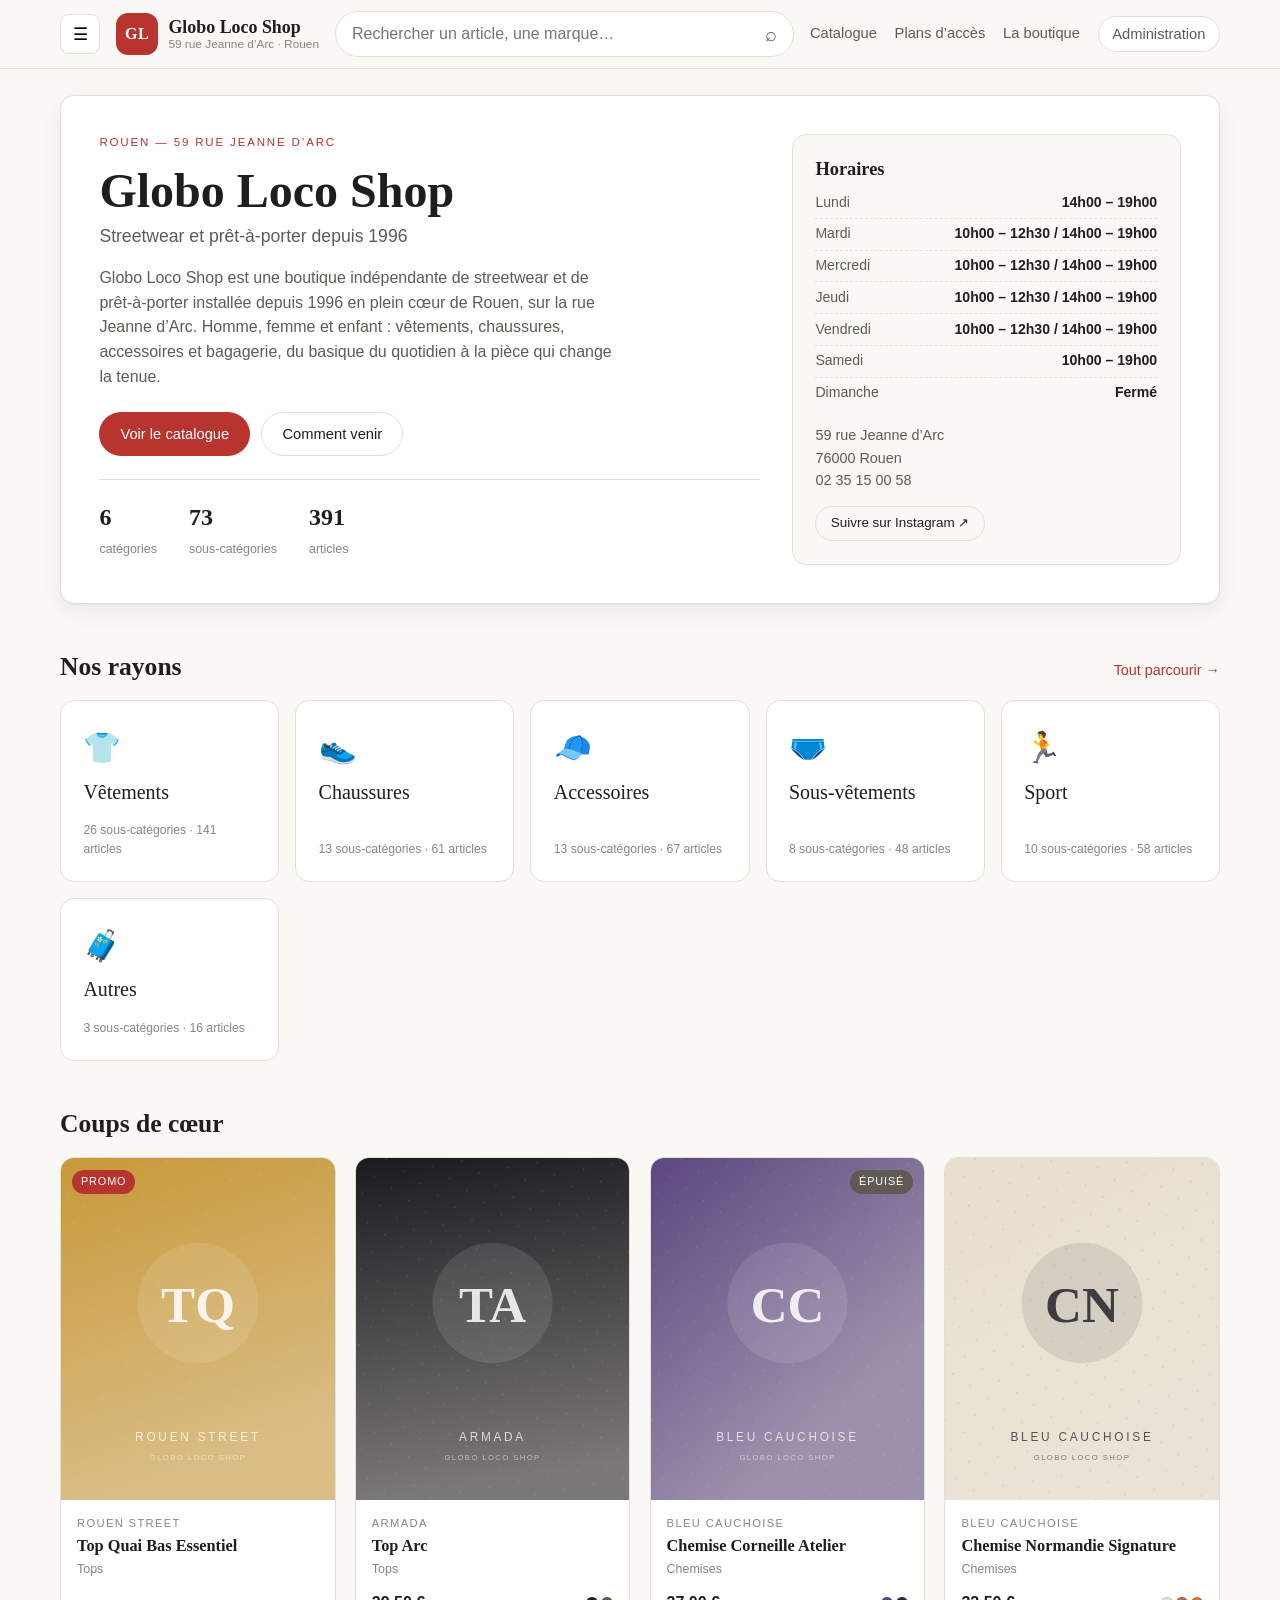
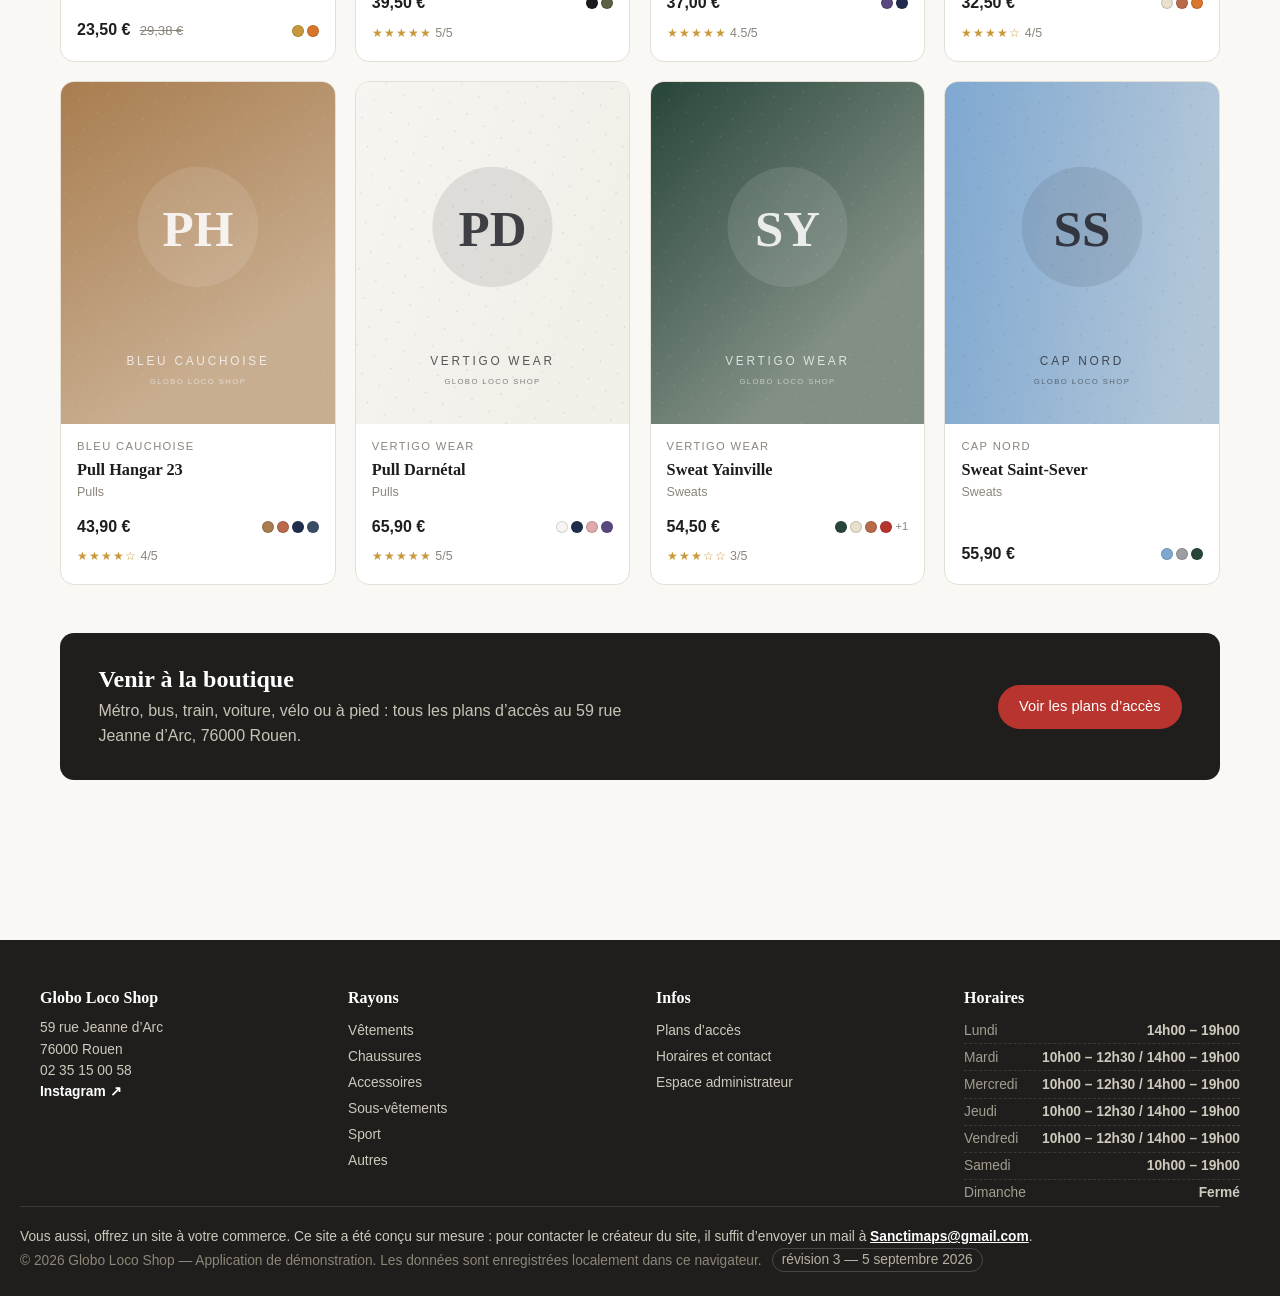
==== commit ce776fc1: "Affiche un repère de révision en pied de page Un badge « révision 3 — 5 septembre 2026 » apparaît à " ====
--- a/globo-loco-shop.html
+++ b/globo-loco-shop.html
@@ -1132,6 +1132,14 @@
   margin: 0.8rem auto 0;
   font-size: 0.76rem;
   color: #8d8679;
+}
+.footer__rev {
+  display: inline-block;
+  border: 1px solid rgba(255, 255, 255, 0.18);
+  border-radius: 999px;
+  padding: 0.05rem 0.55rem;
+  margin-left: 0.4rem;
+  color: #b8b1a3;
 }
 
 /* ------------------------------ Toast -------------------------------- */
@@ -4988,6 +4996,10 @@
   const root = U.el('#view');
   const header = U.el('#site-header');
 
+  // Repère affiché en pied de page : permet de vérifier d'un coup d'œil quelle
+  // version du site on est en train de consulter.
+  const APP_REVISION = 'révision 3 — 5 septembre 2026';
+
   /* ----------------------------- Routage ----------------------------- */
 
   function parseHash() {
@@ -5269,7 +5281,8 @@
       'conçu sur mesure : pour contacter le créateur du site, il suffit d’envoyer un mail à ' +
       '<a href="mailto:Sanctimaps@gmail.com">Sanctimaps@gmail.com</a>.</p>' +
       '<p class="footer__legal">© ' + new Date().getFullYear() + ' ' + U.escapeHtml(store.name) +
-      ' — Application de démonstration. Les données sont enregistrées localement dans ce navigateur.</p>';
+      ' — Application de démonstration. Les données sont enregistrées localement dans ce navigateur.' +
+      ' <span class="footer__rev">' + U.escapeHtml(APP_REVISION) + '</span></p>';
   }
 
   /* ---------------------------- Démarrage ---------------------------- */
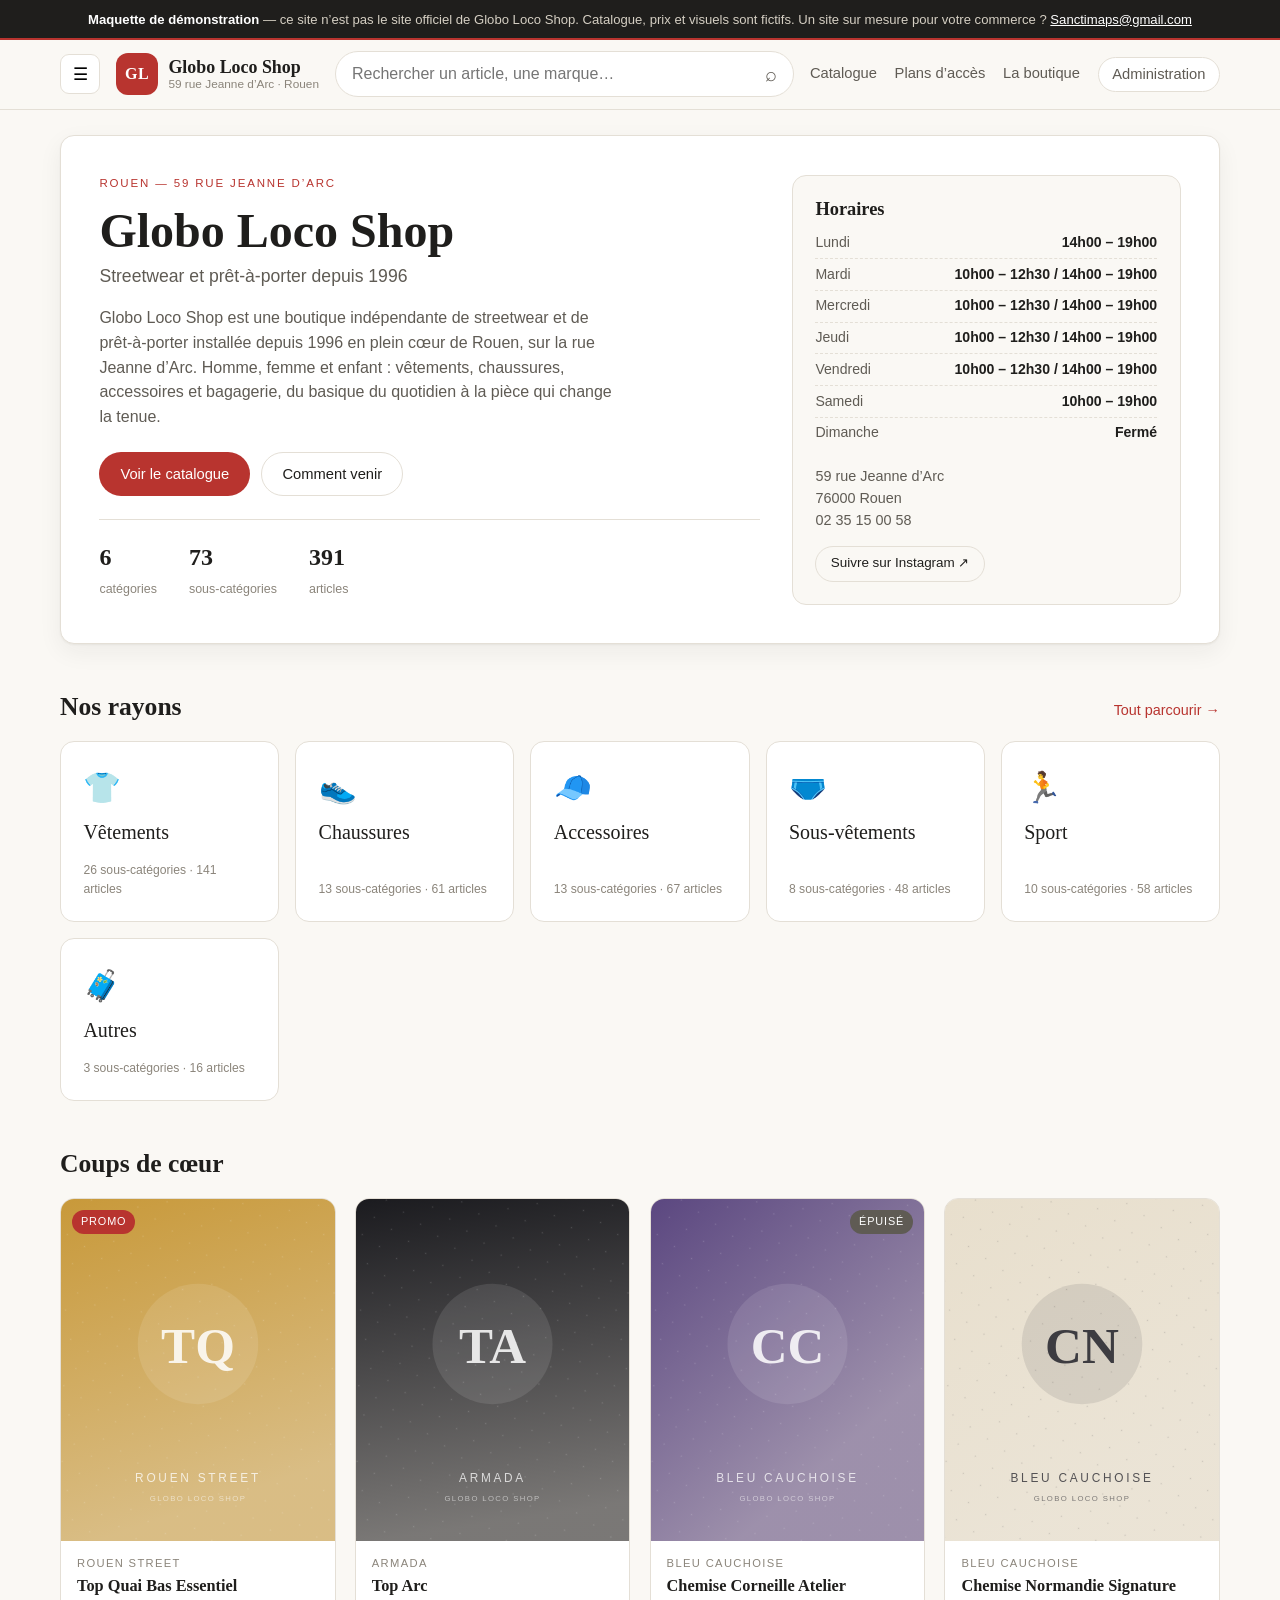
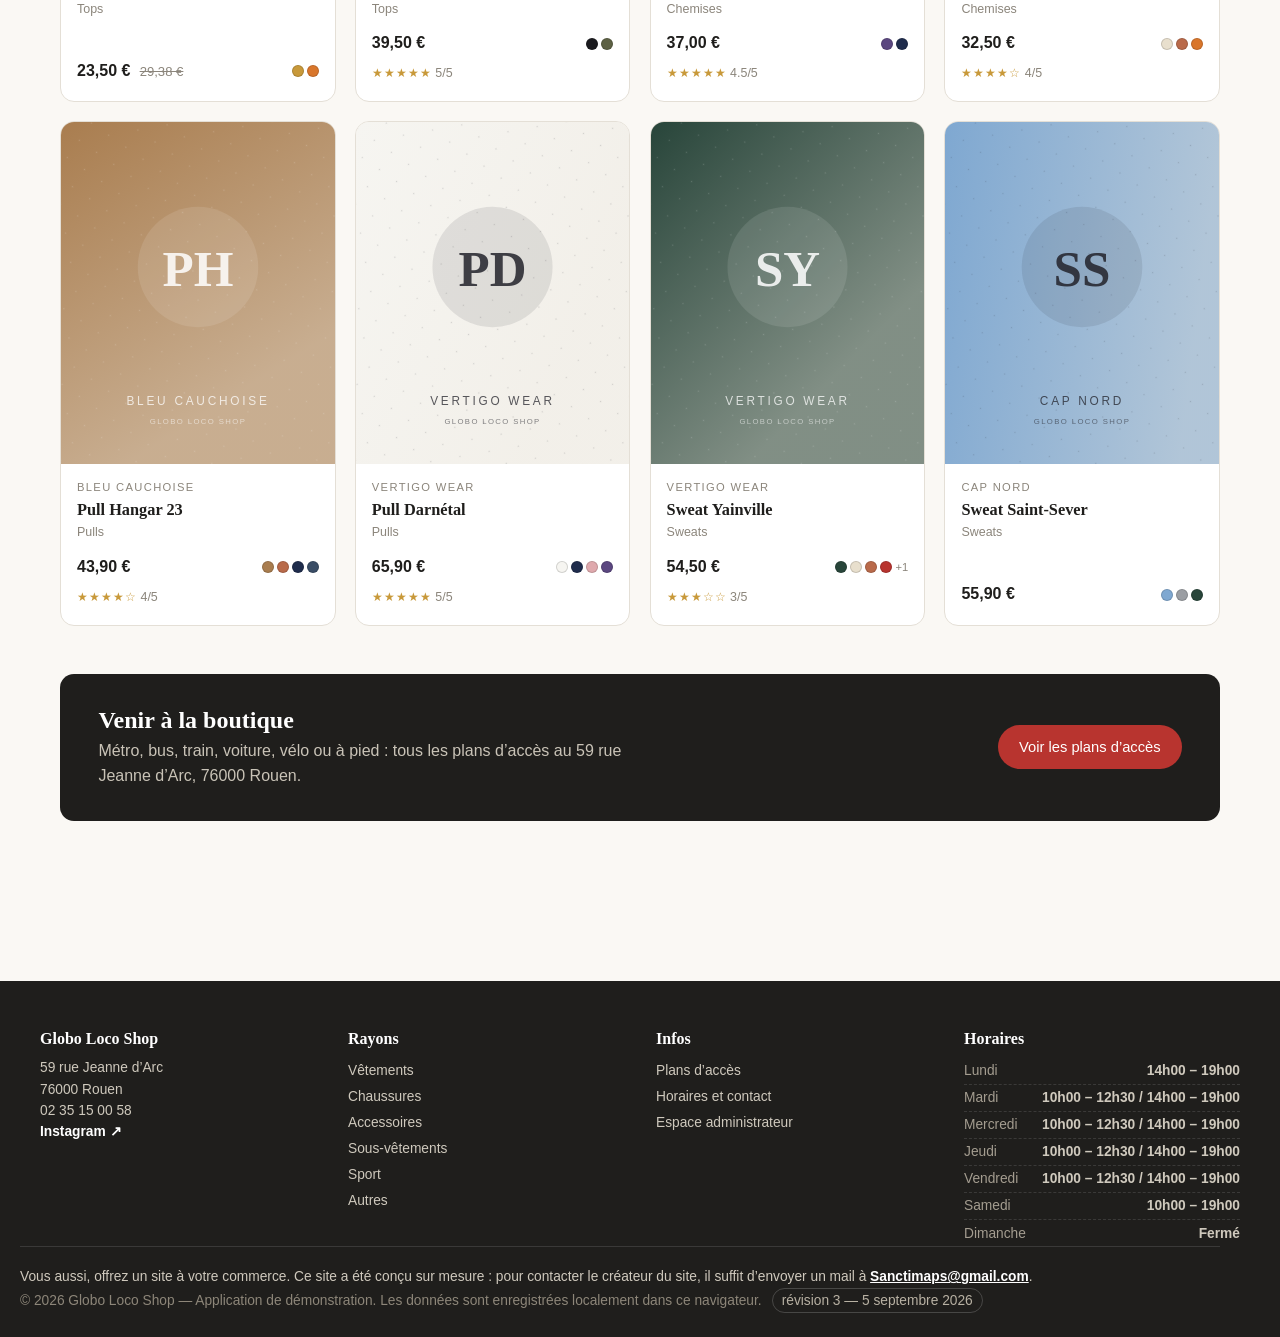
==== commit 414bfff4: "Ajoute un bandeau « maquette » et la construction pour page hébergée Le site reprend le nom, l'adres" ====
--- a/globo-loco-shop.html
+++ b/globo-loco-shop.html
@@ -64,6 +64,23 @@
   z-index: 100;
 }
 .skip-link:focus { left: 1rem; top: 1rem; }
+
+/* --------------------------- Bandeau maquette ------------------------ */
+
+/* Mise au point affichée en haut de page : le site reprend l'identité réelle
+   d'une boutique, il doit être identifiable comme une maquette. */
+.demo-banner {
+  margin: 0;
+  padding: 0.6rem 1.25rem;
+  background: var(--ink);
+  color: #d5cfc3;
+  border-bottom: 2px solid var(--accent);
+  font-size: 0.82rem;
+  line-height: 1.45;
+  text-align: center;
+}
+.demo-banner b { color: #fff; font-weight: 600; }
+.demo-banner a { color: #fff; text-decoration: underline; white-space: nowrap; }
 
 /* ------------------------------ En-tête ------------------------------ */
 
@@ -1197,6 +1214,12 @@
   </head>
   <body>
     <a class="skip-link" href="#view">Aller au contenu</a>
+
+    <p class="demo-banner">
+      <b>Maquette de démonstration</b> — ce site n’est pas le site officiel de Globo Loco Shop.
+      Catalogue, prix et visuels sont fictifs. Un site sur mesure pour votre commerce&nbsp;?
+      <a href="mailto:Sanctimaps@gmail.com">Sanctimaps@gmail.com</a>
+    </p>
 
     <header class="header" id="site-header"></header>
 
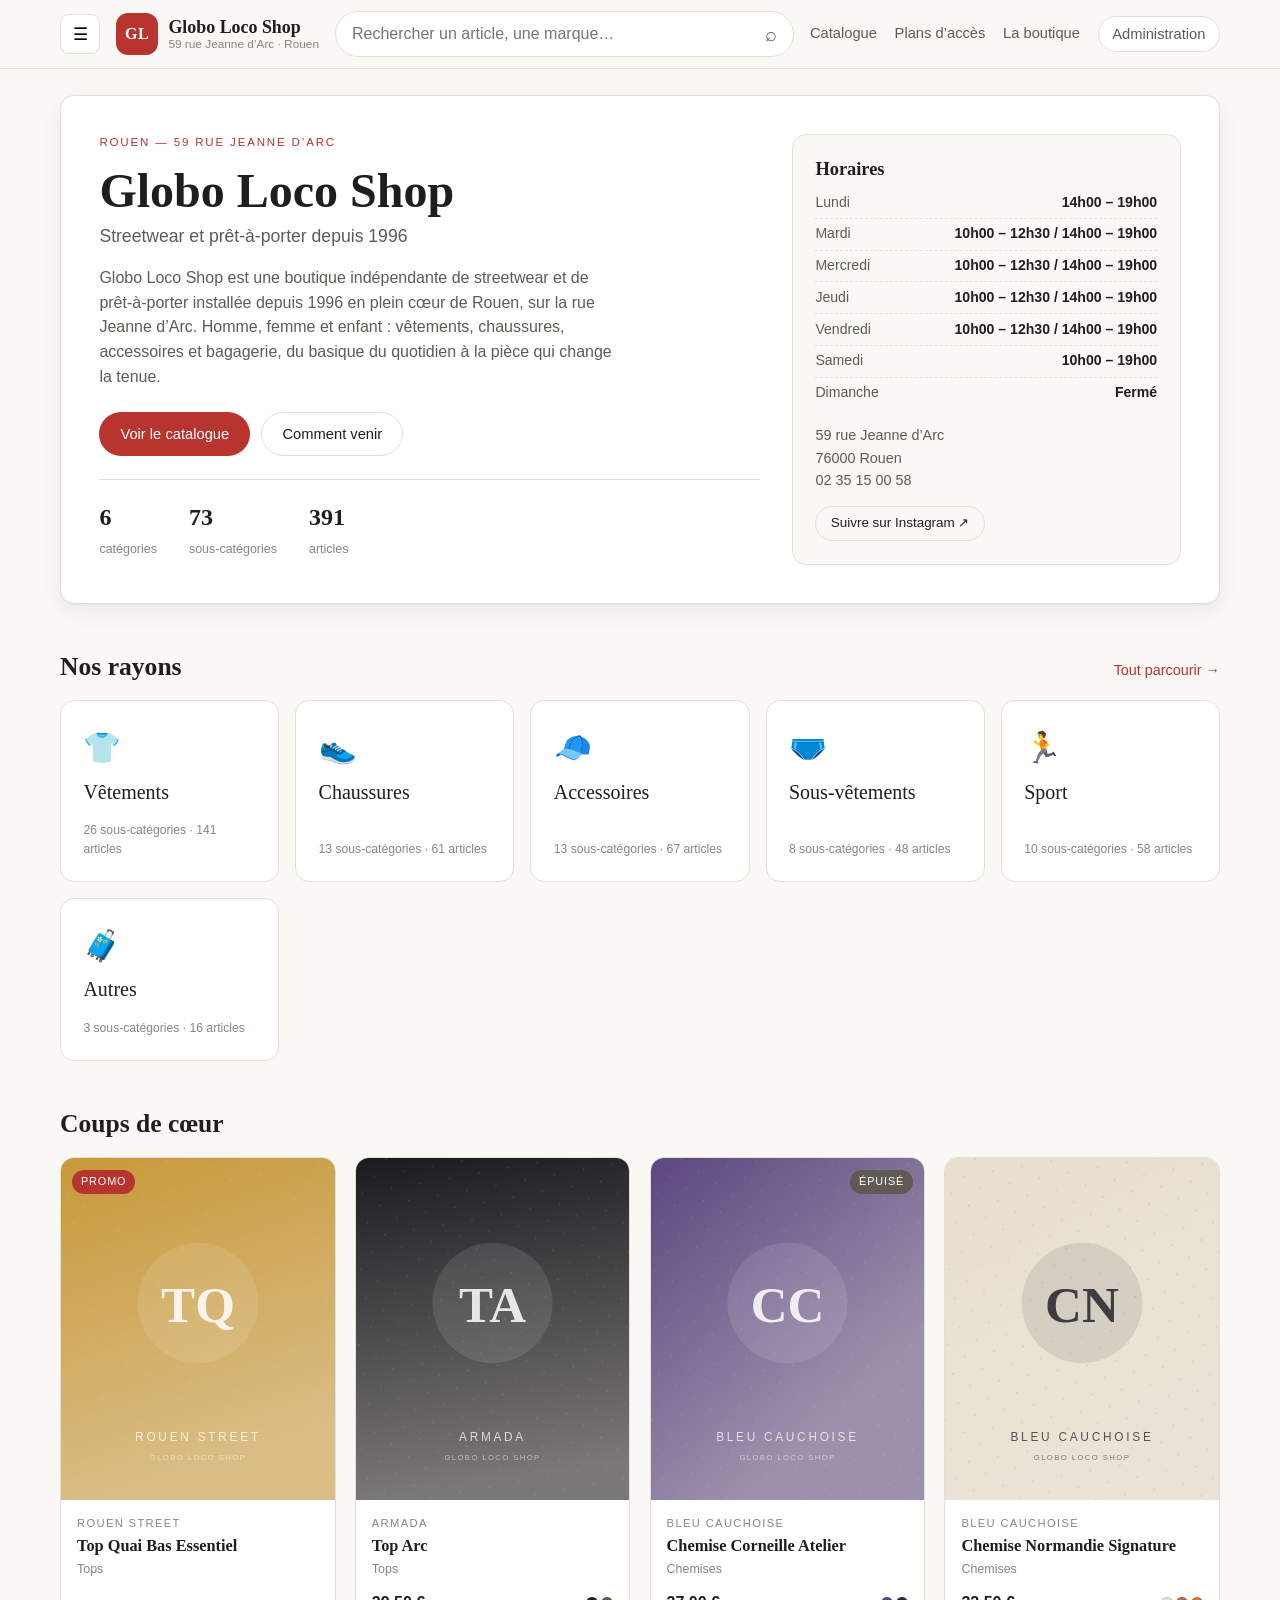
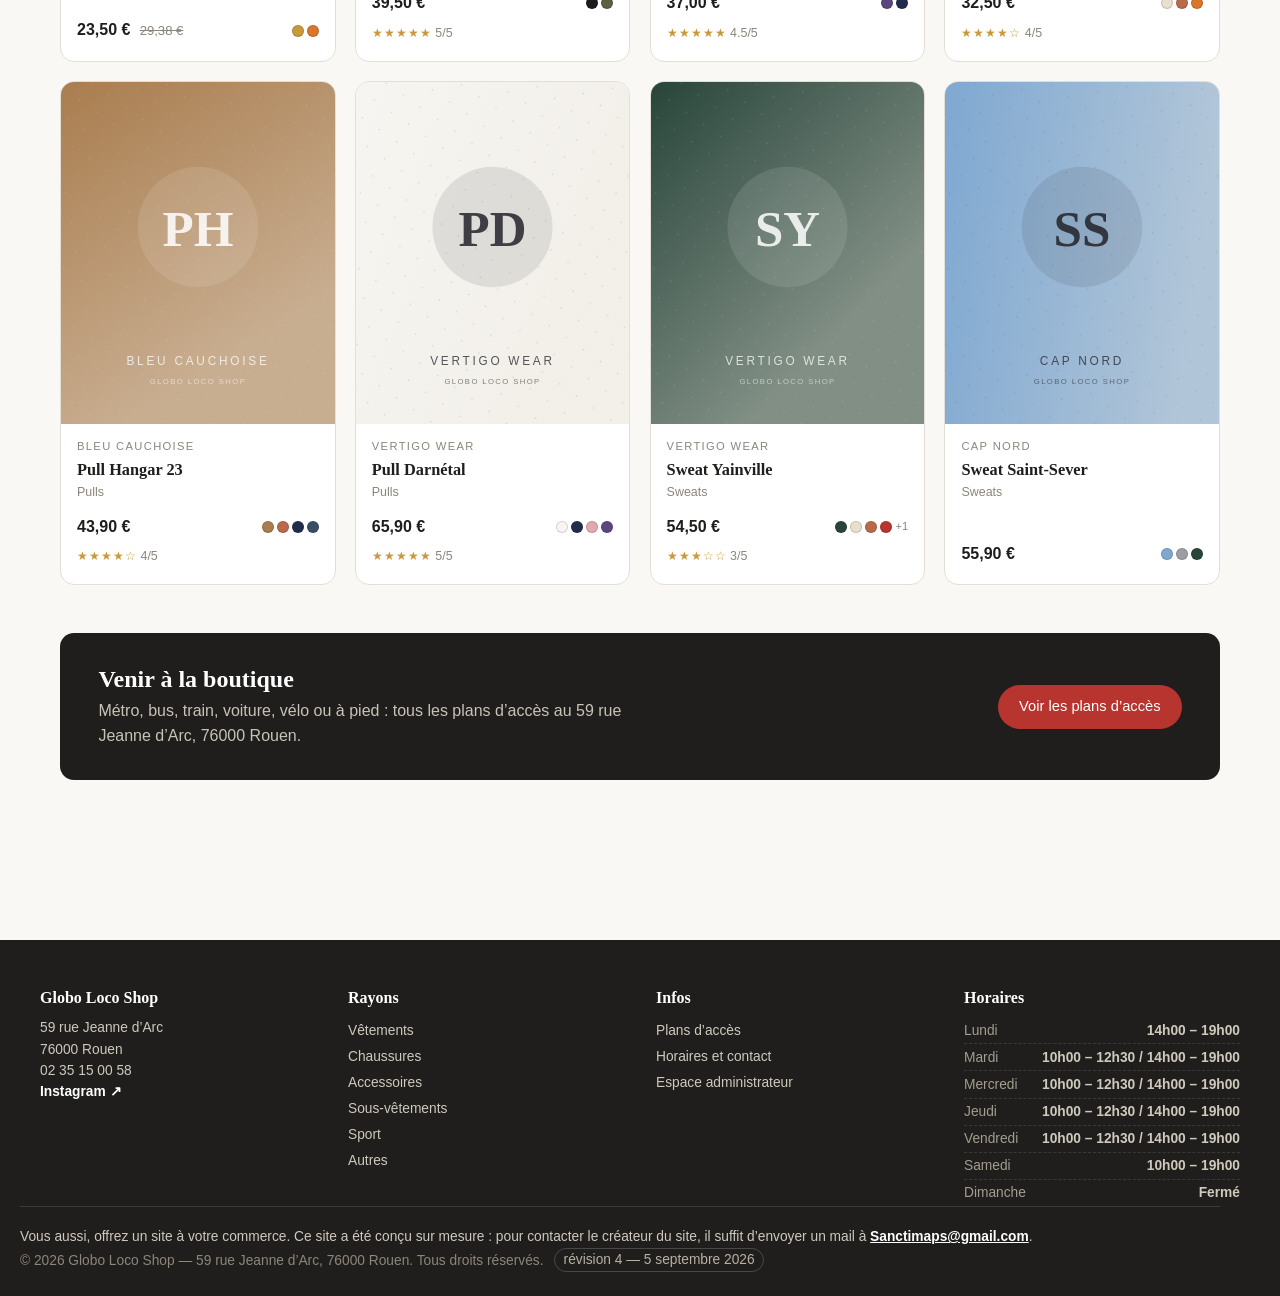
==== commit 0eb19c19: "Retire la mention de démonstration et rend le logo modifiable Mention de démonstration - Le bandeau " ====
--- a/globo-loco-shop.html
+++ b/globo-loco-shop.html
@@ -65,23 +65,6 @@
 }
 .skip-link:focus { left: 1rem; top: 1rem; }
 
-/* --------------------------- Bandeau maquette ------------------------ */
-
-/* Mise au point affichée en haut de page : le site reprend l'identité réelle
-   d'une boutique, il doit être identifiable comme une maquette. */
-.demo-banner {
-  margin: 0;
-  padding: 0.6rem 1.25rem;
-  background: var(--ink);
-  color: #d5cfc3;
-  border-bottom: 2px solid var(--accent);
-  font-size: 0.82rem;
-  line-height: 1.45;
-  text-align: center;
-}
-.demo-banner b { color: #fff; font-weight: 600; }
-.demo-banner a { color: #fff; text-decoration: underline; white-space: nowrap; }
-
 /* ------------------------------ En-tête ------------------------------ */
 
 .header {
@@ -132,6 +115,18 @@
   font-weight: 700;
   letter-spacing: 0.5px;
 }
+.brand__logo {
+  width: 42px;
+  height: 42px;
+  border-radius: 12px;
+  overflow: hidden;
+  display: grid;
+  place-items: center;
+  background: var(--surface);
+  border: 1px solid var(--line);
+  flex: none;
+}
+.brand__logo img { width: 100%; height: 100%; object-fit: contain; }
 .brand__text { display: flex; flex-direction: column; line-height: 1.15; }
 .brand__text b { font-family: var(--serif); font-size: 1.12rem; }
 .brand__text em { font-style: normal; font-size: 0.74rem; color: var(--ink-mute); }
@@ -1035,6 +1030,24 @@
 .hours-edit__row { display: flex; gap: 0.5rem; }
 .hours-edit__row input { flex: 1; }
 
+.logo-edit { display: flex; gap: 1.1rem; align-items: flex-start; flex-wrap: wrap; }
+.logo-edit__preview {
+  width: 96px;
+  height: 96px;
+  flex: none;
+  border: 1px solid var(--line);
+  border-radius: var(--radius-sm);
+  background: var(--paper);
+  display: grid;
+  place-items: center;
+  overflow: hidden;
+}
+.logo-edit__preview img { width: 100%; height: 100%; object-fit: contain; }
+.logo-edit__tools { display: flex; flex-wrap: wrap; gap: 0.5rem; align-items: center; flex: 1 1 260px; }
+.logo-edit__initials { flex: 0 0 150px; }
+.logo-edit__initials input { text-transform: uppercase; }
+.logo-edit .field__hint { flex-basis: 100%; margin: 0; }
+
 .social-row { display: flex; gap: 0.5rem; align-items: center; margin-bottom: 0.4rem; }
 .social-row input[type="text"] { flex: 0 0 150px; }
 .social-row input[type="url"] { flex: 1; }
@@ -1215,12 +1228,6 @@
   <body>
     <a class="skip-link" href="#view">Aller au contenu</a>
 
-    <p class="demo-banner">
-      <b>Maquette de démonstration</b> — ce site n’est pas le site officiel de Globo Loco Shop.
-      Catalogue, prix et visuels sont fictifs. Un site sur mesure pour votre commerce&nbsp;?
-      <a href="mailto:Sanctimaps@gmail.com">Sanctimaps@gmail.com</a>
-    </p>
-
     <header class="header" id="site-header"></header>
 
     <main class="main" id="view" tabindex="-1"></main>
@@ -1256,6 +1263,10 @@
   const STORE = {
     name: 'Globo Loco Shop',
     tagline: 'Streetwear et prêt-à-porter depuis 1996',
+    // Logo de la boutique. Vide = le monogramme ci-dessous est affiché à la
+    // place. Les deux sont modifiables depuis l'espace administrateur.
+    logo: '',
+    logoInitials: 'GL',
     address: '59 rue Jeanne d’Arc',
     postalCode: '76000',
     city: 'Rouen',
@@ -1876,7 +1887,7 @@
   function defaultData() {
     const catalog = buildCatalog();
     return {
-      version: 2,
+      version: 3,
       store: JSON.parse(JSON.stringify(STORE)),
       categories: catalog.categories,
       products: catalog.products,
@@ -2099,6 +2110,52 @@
     });
   }
 
+  // Lecture d'un logo. Contrairement aux photos produit, on préserve la
+  // transparence (sortie PNG, sans fond blanc) et on laisse les SVG intacts.
+  function readLogoFile(file, maxSize) {
+    const limit = maxSize || 400;
+    return new Promise(function (resolve, reject) {
+      if (!file || !/^image\//.test(file.type)) {
+        reject(new Error('Le fichier sélectionné n’est pas une image.'));
+        return;
+      }
+      const reader = new FileReader();
+      reader.onerror = function () {
+        reject(new Error('Impossible de lire le fichier.'));
+      };
+      reader.onload = function () {
+        const source = String(reader.result);
+        // Un SVG est déjà léger et se redimensionne sans perte : on le garde.
+        if (file.type === 'image/svg+xml') {
+          resolve(source);
+          return;
+        }
+        const img = new Image();
+        img.onerror = function () {
+          reject(new Error('Image illisible.'));
+        };
+        img.onload = function () {
+          let w = img.naturalWidth;
+          let h = img.naturalHeight;
+          const ratio = Math.min(1, limit / Math.max(w, h));
+          w = Math.max(1, Math.round(w * ratio));
+          h = Math.max(1, Math.round(h * ratio));
+          try {
+            const canvas = document.createElement('canvas');
+            canvas.width = w;
+            canvas.height = h;
+            canvas.getContext('2d').drawImage(img, 0, 0, w, h);
+            resolve(canvas.toDataURL('image/png'));
+          } catch (err) {
+            resolve(source);
+          }
+        };
+        img.src = source;
+      };
+      reader.readAsDataURL(file);
+    });
+  }
+
   /* ------------------------------ Hash ------------------------------- */
 
   // Hachage du code administrateur. SHA-256 via Web Crypto quand disponible,
@@ -2190,6 +2247,7 @@
     productImages: productImages,
     productCover: productCover,
     readImageFile: readImageFile,
+    readLogoFile: readLogoFile,
     hashSecret: hashSecret,
     randomSalt: randomSalt,
     toast: toast
@@ -2327,8 +2385,17 @@
   }
 
   function migrate() {
-    if ((data.version || 1) >= 2) return false;
+    const from = data.version || 1;
+    if (from >= 3) return false;
     const fresh = D.defaultData().store;
+
+    if (from < 3) {
+      // Le logo devient modifiable : on installe les champs correspondants.
+      if (data.store.logo === undefined) data.store.logo = fresh.logo;
+      if (data.store.logoInitials === undefined) data.store.logoInitials = fresh.logoInitials;
+      data.version = 3;
+    }
+    if (from >= 2) return true;
 
     // La fiche « Accessibilité » a été retirée des plans d'accès.
     data.store.access = (data.store.access || []).filter(function (plan) {
@@ -2347,7 +2414,7 @@
       data.store.about = fresh.about;
     }
 
-    data.version = 2;
+    data.version = 3;
     return true;
   }
 
@@ -2879,6 +2946,8 @@
     if (!parsed.store.access) parsed.store.access = [];
     if (!parsed.store.brands) parsed.store.brands = [];
     if (!parsed.store.social) parsed.store.social = [];
+    if (parsed.store.logo === undefined) parsed.store.logo = '';
+    if (parsed.store.logoInitials === undefined) parsed.store.logoInitials = 'GL';
     data = parsed;
     persist();
     return { ok: true };
@@ -4706,6 +4775,7 @@
       '<div class="panel">' +
       '<h2>Informations du magasin</h2>' +
       '<form id="store-form" class="form form--grid">' +
+      logoField(store) +
       '<label>Nom<input type="text" name="name" value="' + h(store.name) + '" required></label>' +
       '<label>Accroche<input type="text" name="tagline" value="' + h(store.tagline) + '"></label>' +
       '<label>Adresse<input type="text" name="address" value="' + h(store.address) + '"></label>' +
@@ -4794,6 +4864,31 @@
       mount: function (root, ctx) {
         const storeForm = U.el('#store-form', root);
 
+        // Logo : import d'un fichier, puis retrait éventuel.
+        U.el('#logo-file', storeForm).addEventListener('change', function (event) {
+          const file = event.target.files && event.target.files[0];
+          if (!file) return;
+          U.readLogoFile(file, 400)
+            .then(function (dataUrl) {
+              S.updateStore({ logo: dataUrl });
+              U.toast('Logo mis à jour.', 'success');
+              ctx.rerender();
+            })
+            .catch(function (err) {
+              U.toast(err.message || 'Image invalide.', 'error');
+            });
+        });
+
+        const logoRemove = U.el('#logo-remove', storeForm);
+        if (logoRemove) {
+          logoRemove.addEventListener('click', function () {
+            if (!window.confirm('Retirer le logo ? Le monogramme sera réaffiché.')) return;
+            S.updateStore({ logo: '' });
+            U.toast('Logo retiré.', 'success');
+            ctx.rerender();
+          });
+        }
+
         const socialRows = U.el('#social-rows', storeForm);
         U.el('#social-add', storeForm).addEventListener('click', function () {
           socialRows.insertAdjacentHTML('beforeend', socialRow({ label: '', url: '' }));
@@ -4836,6 +4931,7 @@
             lat: Number(fd.get('lat')) || 0,
             lng: Number(fd.get('lng')) || 0,
             about: String(fd.get('about') || '').trim(),
+            logoInitials: String(fd.get('logoInitials') || '').trim().toUpperCase(),
             hours: hours,
             brands: U.parseList(fd.get('brands')),
             social: social
@@ -4874,6 +4970,37 @@
         });
       }
     };
+  }
+
+  // Bloc « Logo » : aperçu, import d'une image, et monogramme de repli.
+  function logoField(store) {
+    const initials = store.logoInitials || 'GL';
+    return (
+      '<div class="field wide logo-field">' +
+      '<span class="field__label">Logo de la boutique</span>' +
+      '<div class="logo-edit">' +
+      '<div class="logo-edit__preview">' +
+      (store.logo
+        ? '<img src="' + h(store.logo) + '" alt="Logo actuel">'
+        : '<span class="brand__mark">' + h(initials) + '</span>') +
+      '</div>' +
+      '<div class="logo-edit__tools">' +
+      '<label class="btn btn--small btn--ghost">' +
+      (store.logo ? 'Remplacer le logo' : 'Importer un logo') +
+      '<input type="file" id="logo-file" accept="image/*" hidden></label>' +
+      (store.logo
+        ? '<button type="button" class="btn btn--small btn--danger-ghost" id="logo-remove">' +
+          'Retirer le logo</button>'
+        : '') +
+      '<label class="logo-edit__initials">Monogramme de repli' +
+      '<input type="text" name="logoInitials" maxlength="3" value="' + h(initials) + '"></label>' +
+      '<p class="field__hint">PNG, JPEG ou SVG. La transparence est conservée et l’image est ' +
+      'réduite à 400 px. Sans logo, le monogramme est affiché. Le logo sert aussi d’icône ' +
+      'd’onglet du navigateur.</p>' +
+      '</div>' +
+      '</div>' +
+      '</div>'
+    );
   }
 
   function socialRow(social) {
@@ -4941,7 +5068,7 @@
         '</div>' +
         '<div class="panel">' +
         '<h2>Réinitialiser</h2>' +
-        '<p class="muted">Restaure le catalogue de démonstration. Le code administrateur n’est ' +
+        '<p class="muted">Restaure le catalogue d’origine. Le code administrateur n’est ' +
         'pas modifié.</p>' +
         '<button type="button" class="btn btn--danger-ghost" id="data-reset">Réinitialiser le catalogue</button>' +
         '<hr>' +
@@ -4981,7 +5108,7 @@
         });
 
         U.el('#data-reset', root).addEventListener('click', function () {
-          if (!window.confirm('Restaurer le catalogue de démonstration ? Vos modifications seront perdues.'))
+          if (!window.confirm('Restaurer le catalogue d’origine ? Vos modifications seront perdues.'))
             return;
           S.resetCatalog();
           U.toast('Catalogue réinitialisé.', 'success');
@@ -5021,7 +5148,7 @@
 
   // Repère affiché en pied de page : permet de vérifier d'un coup d'œil quelle
   // version du site on est en train de consulter.
-  const APP_REVISION = 'révision 3 — 5 septembre 2026';
+  const APP_REVISION = 'révision 4 — 5 septembre 2026';
 
   /* ----------------------------- Routage ----------------------------- */
 
@@ -5133,7 +5260,7 @@
       '<div class="header__bar">' +
       '<button class="burger" id="burger" aria-label="Ouvrir le menu" aria-expanded="false">☰</button>' +
       '<a class="brand" href="#/">' +
-      '<span class="brand__mark" aria-hidden="true">GL</span>' +
+      brandMark(store) +
       '<span class="brand__text"><b>' + U.escapeHtml(store.name) + '</b>' +
       '<em>' + U.escapeHtml(store.address) + ' · ' + U.escapeHtml(store.city) + '</em></span>' +
       '</a>' +
@@ -5223,7 +5350,58 @@
       });
     });
 
+    applyFavicon(store);
     renderFooter();
+  }
+
+  // Logo de la boutique : image importée si elle existe, monogramme sinon.
+  function brandMark(store) {
+    if (store.logo) {
+      return (
+        '<span class="brand__logo"><img src="' + U.escapeHtml(store.logo) + '" alt="' +
+        U.escapeHtml(store.name) + '"></span>'
+      );
+    }
+    return (
+      '<span class="brand__mark" aria-hidden="true">' +
+      U.escapeHtml(store.logoInitials || initialsFrom(store.name)) +
+      '</span>'
+    );
+  }
+
+  function initialsFrom(name) {
+    return String(name || '')
+      .split(/\s+/)
+      .slice(0, 2)
+      .map(function (word) {
+        return word.charAt(0).toUpperCase();
+      })
+      .join('');
+  }
+
+  // L'icône d'onglet suit le logo choisi par la boutique.
+  function applyFavicon(store) {
+    let icon = U.el('link[rel="icon"]');
+    if (!icon) {
+      icon = document.createElement('link');
+      icon.rel = 'icon';
+      document.head.appendChild(icon);
+    }
+    if (store.logo) {
+      icon.href = store.logo;
+      return;
+    }
+    const initials = store.logoInitials || initialsFrom(store.name);
+    icon.href =
+      'data:image/svg+xml,' +
+      encodeURIComponent(
+        '<svg xmlns="http://www.w3.org/2000/svg" viewBox="0 0 64 64">' +
+          '<rect width="64" height="64" rx="14" fill="#b8342f"/>' +
+          '<text x="32" y="43" font-family="Georgia,serif" font-size="30" font-weight="700" ' +
+          'text-anchor="middle" fill="#fff">' +
+          U.escapeHtml(initials) +
+          '</text></svg>'
+      );
   }
 
   function closeMenu() {
@@ -5304,7 +5482,8 @@
       'conçu sur mesure : pour contacter le créateur du site, il suffit d’envoyer un mail à ' +
       '<a href="mailto:Sanctimaps@gmail.com">Sanctimaps@gmail.com</a>.</p>' +
       '<p class="footer__legal">© ' + new Date().getFullYear() + ' ' + U.escapeHtml(store.name) +
-      ' — Application de démonstration. Les données sont enregistrées localement dans ce navigateur.' +
+      ' — ' + U.escapeHtml(store.address) + ', ' + U.escapeHtml(store.postalCode) + ' ' +
+      U.escapeHtml(store.city) + '. Tous droits réservés.' +
       ' <span class="footer__rev">' + U.escapeHtml(APP_REVISION) + '</span></p>';
   }
 
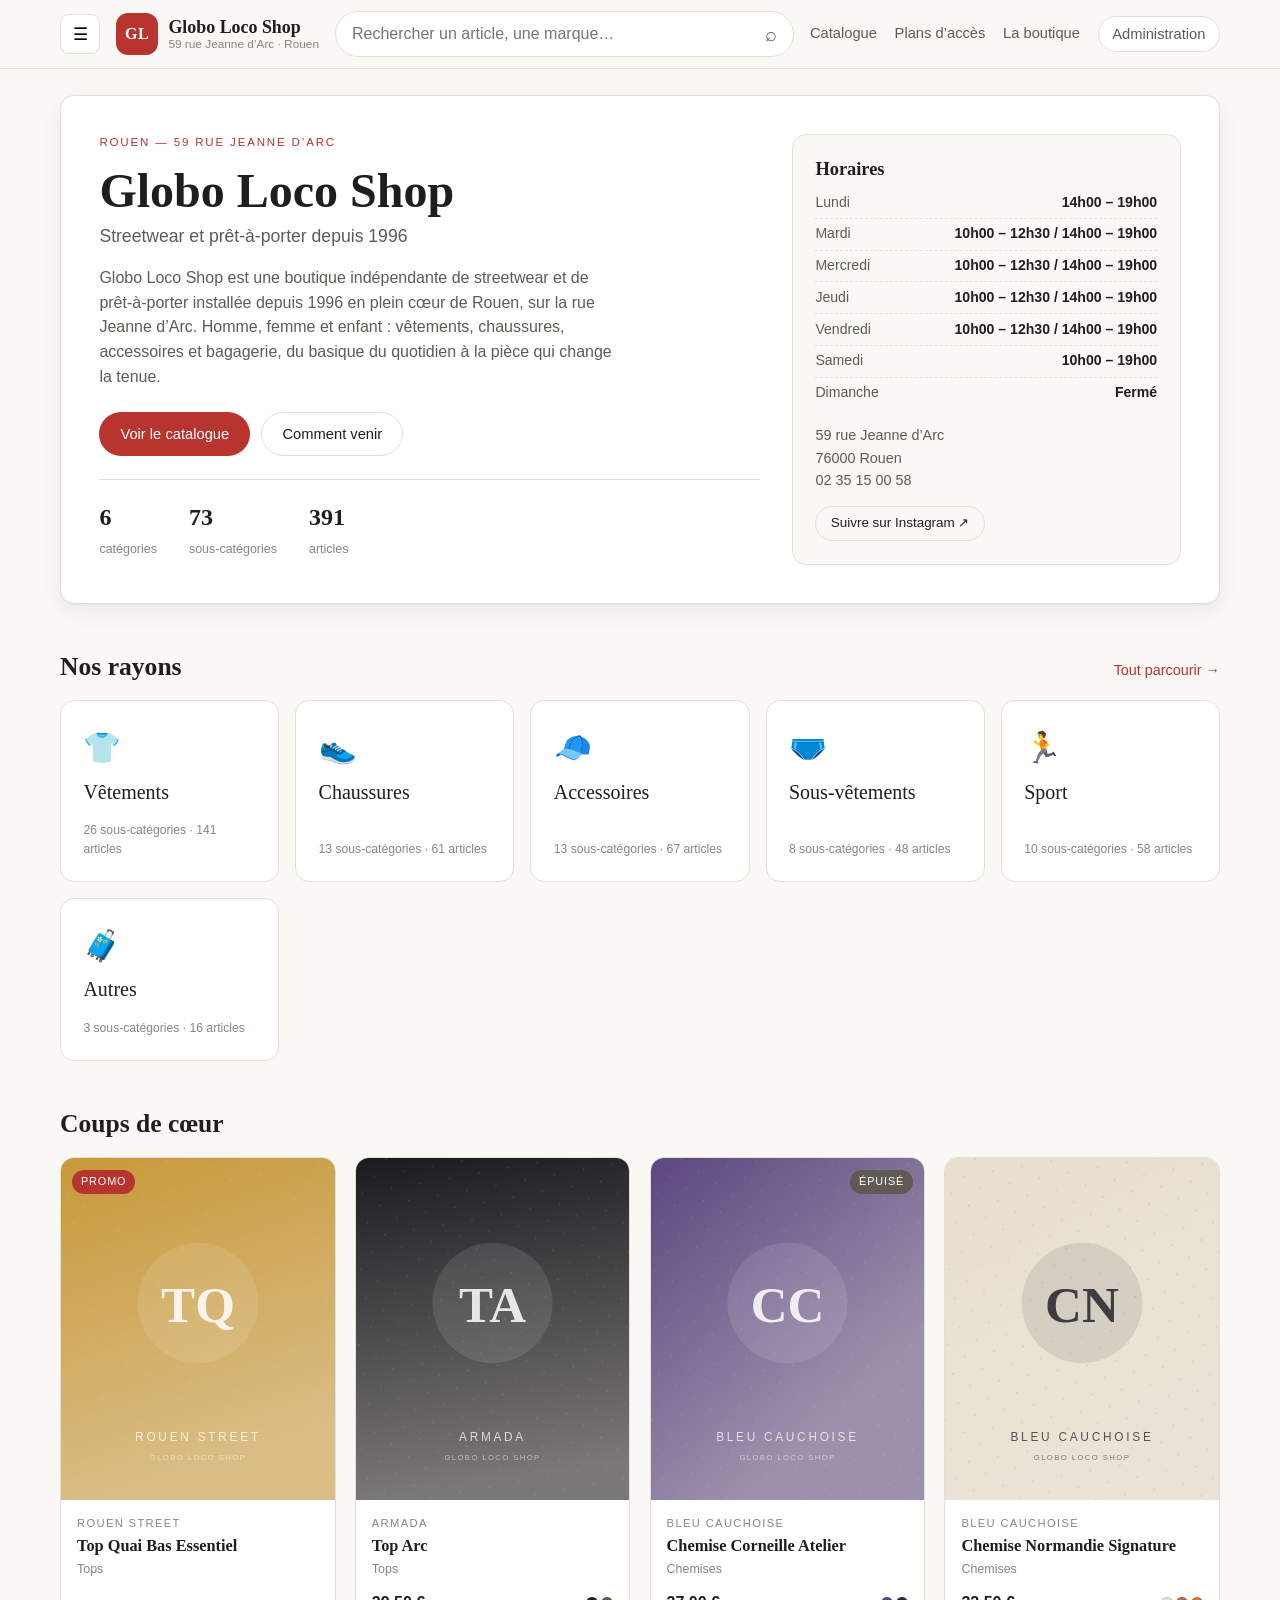
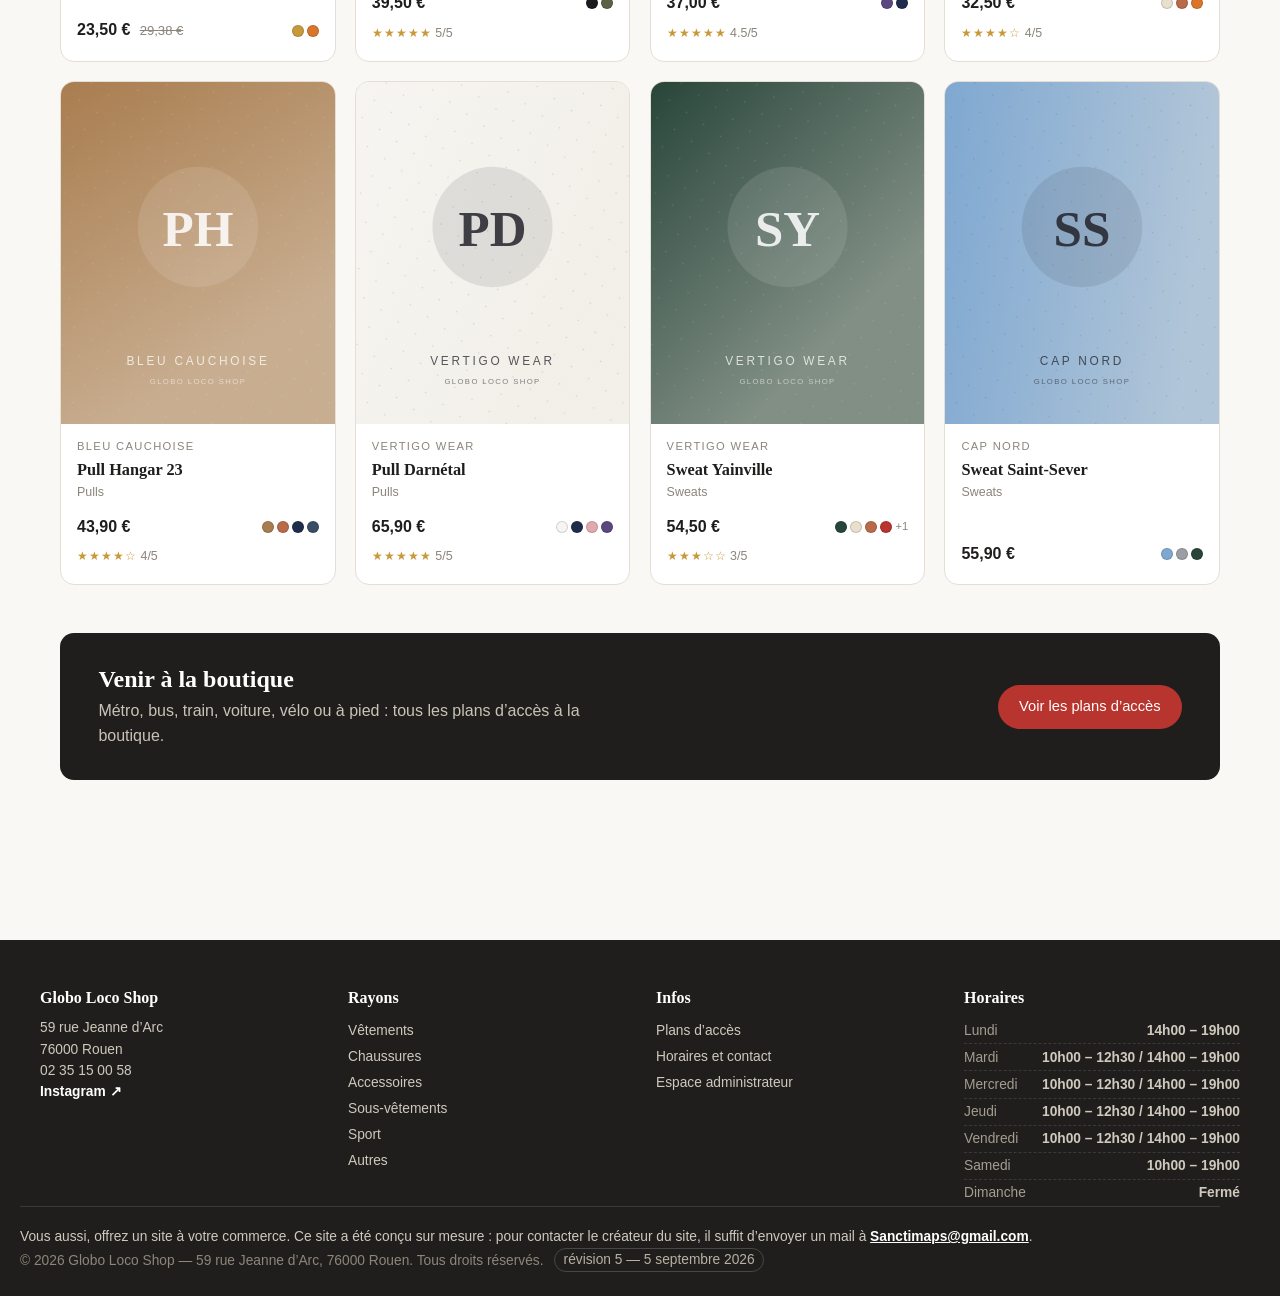
==== commit 11dab851: "Rend modifiables tous les textes du site et ajoute l'histoire de la boutique Textes de l'interface -" ====
--- a/globo-loco-shop.html
+++ b/globo-loco-shop.html
@@ -1030,6 +1030,45 @@
 .hours-edit__row { display: flex; gap: 0.5rem; }
 .hours-edit__row input { flex: 1; }
 
+/* Onglet « Textes du site » */
+.texts-group {
+  border: 1px solid var(--line);
+  border-radius: var(--radius-sm);
+  padding: 0.4rem 1.1rem 1rem;
+  margin: 0 0 1rem;
+}
+.texts-group legend {
+  font-size: 0.72rem;
+  letter-spacing: 0.12em;
+  text-transform: uppercase;
+  color: var(--ink-mute);
+  font-weight: 600;
+  padding: 0 0.4rem;
+}
+/* Deux classes : la règle doit l'emporter sur « .form label », qui met les
+   champs en colonne. */
+.form .texts-row {
+  display: grid;
+  grid-template-columns: 220px 1fr;
+  gap: 0.8rem;
+  align-items: start;
+  padding: 0.45rem 0;
+  border-bottom: 1px dashed var(--line);
+}
+.form .texts-row:last-child { border-bottom: 0; }
+.texts-row__label { font-size: 0.85rem; color: var(--ink-soft); padding-top: 0.45rem; }
+.texts-row__label em {
+  font-style: normal;
+  font-size: 0.7rem;
+  color: var(--accent);
+  text-transform: uppercase;
+  letter-spacing: 0.08em;
+}
+.texts-row.is-modified .texts-row__label { color: var(--ink); font-weight: 500; }
+
+.history p { margin: 0 0 0.8rem; color: var(--ink-soft); max-width: 72ch; }
+.history p:last-child { margin-bottom: 0; }
+
 .logo-edit { display: flex; gap: 1.1rem; align-items: flex-start; flex-wrap: wrap; }
 .logo-edit__preview {
   width: 96px;
@@ -1215,6 +1254,8 @@
   .grid { grid-template-columns: repeat(auto-fill, minmax(150px, 1fr)); gap: 0.8rem; }
   .table { font-size: 0.8rem; }
   .table__actions { flex-direction: column; }
+  .form .texts-row { grid-template-columns: 1fr; gap: 0.25rem; }
+  .texts-row__label { padding-top: 0; }
 }
 
 @media (prefers-reduced-motion: reduce) {
@@ -1223,7 +1264,7 @@
 }
 
     </style>
-    <meta name="generator" content="Globo Loco Shop — fichier unique, généré le 2026-09-05">
+    <meta name="generator" content="Globo Loco Shop — fichier unique, généré le 2026-09-07">
   </head>
   <body>
     <a class="skip-link" href="#view">Aller au contenu</a>
@@ -1284,6 +1325,18 @@
       'prêt-à-porter installée depuis 1996 en plein cœur de Rouen, sur la rue ' +
       'Jeanne d’Arc. Homme, femme et enfant : vêtements, chaussures, accessoires ' +
       'et bagagerie, du basique du quotidien à la pièce qui change la tenue.',
+    // Histoire de la boutique. Texte de départ à remplacer par le récit réel :
+    // il se modifie depuis l'onglet « Magasin & accès » de l'administration.
+    // Les paragraphes sont séparés par une ligne vide.
+    history:
+      'La boutique ouvre ses portes en 1996 sur la rue Jeanne d’Arc, à une époque où le ' +
+      'streetwear commence tout juste à se faire une place dans les rues de Rouen.\n\n' +
+      'Depuis, l’adresse n’a pas changé. Les collections, les marques et les silhouettes ont ' +
+      'évolué au fil des saisons, mais la manière de travailler est restée la même : ' +
+      'sélectionner des pièces que l’on porte vraiment, conseiller sans forcer, et connaître ' +
+      'ses client·es autrement que par un numéro de commande.\n\n' +
+      'Aujourd’hui, la boutique habille plusieurs générations de Rouennais·es, du premier ' +
+      'jean acheté avec ses économies à la paire que l’on vient remplacer des années plus tard.',
     hours: [
       { day: 'Lundi', value: '14h00 – 19h00' },
       { day: 'Mardi', value: '10h00 – 12h30 / 14h00 – 19h00' },
@@ -1398,6 +1451,235 @@
       }
     ]
   };
+
+  /* ---------------------------------------------------------------------
+     1 bis. Textes de l'interface
+     -------------------------------------------------------------------------
+     Tous les libellés visibles du site. Chacun est modifiable depuis l'onglet
+     « Textes » de l'espace administrateur ; les valeurs ci-dessous servent de
+     repli quand aucun texte personnalisé n'a été saisi.
+     --------------------------------------------------------------------- */
+
+  const TEXT_GROUPS = [
+    {
+      id: 'accueil',
+      label: 'Page d’accueil',
+      keys: [
+        { key: 'home.hours.title', label: 'Titre du bloc horaires', value: 'Horaires' },
+        { key: 'home.cta.catalogue', label: 'Bouton catalogue', value: 'Voir le catalogue' },
+        { key: 'home.cta.access', label: 'Bouton accès', value: 'Comment venir' },
+        { key: 'home.stats.categories', label: 'Légende « catégories »', value: 'catégories' },
+        { key: 'home.stats.subcategories', label: 'Légende « sous-catégories »', value: 'sous-catégories' },
+        { key: 'home.stats.products', label: 'Légende « articles »', value: 'articles' },
+        { key: 'home.sections.title', label: 'Titre de la liste des rayons', value: 'Nos rayons' },
+        { key: 'home.sections.link', label: 'Lien vers le catalogue', value: 'Tout parcourir →' },
+        { key: 'home.featured.title', label: 'Titre de la sélection', value: 'Coups de cœur' },
+        { key: 'home.band.title', label: 'Titre du bandeau accès', value: 'Venir à la boutique' },
+        {
+          key: 'home.band.text',
+          label: 'Texte du bandeau accès',
+          value:
+            'Métro, bus, train, voiture, vélo ou à pied : tous les plans d’accès à la boutique.',
+          long: true
+        },
+        { key: 'home.band.cta', label: 'Bouton du bandeau accès', value: 'Voir les plans d’accès' },
+        { key: 'home.social', label: 'Bouton réseaux sociaux', value: 'Suivre sur' }
+      ]
+    },
+    {
+      id: 'catalogue',
+      label: 'Catalogue',
+      keys: [
+        { key: 'catalogue.title', label: 'Titre de la page', value: 'Le catalogue' },
+        {
+          key: 'catalogue.intro',
+          label: 'Introduction',
+          value: 'Choisissez un rayon, puis une sous-catégorie pour voir les articles.',
+          long: true
+        },
+        {
+          key: 'category.note',
+          label: 'Note sur la page d’un rayon',
+          value: 'Les articles se trouvent dans les sous-catégories ci-dessous.',
+          long: true
+        },
+        { key: 'category.empty', label: 'Rayon vide', value: 'Aucune sous-catégorie pour l’instant.' },
+        { key: 'catalogue.count.suffix', label: 'Mot après le nombre d’articles', value: 'article' },
+        { key: 'filters.brand', label: 'Filtre marque', value: 'Marque' },
+        { key: 'filters.size', label: 'Filtre taille', value: 'Taille' },
+        { key: 'filters.color', label: 'Filtre couleur', value: 'Couleur' },
+        { key: 'filters.sort', label: 'Filtre tri', value: 'Trier' },
+        { key: 'filters.all', label: 'Option « toutes »', value: 'Toutes' },
+        { key: 'filters.reset', label: 'Bouton réinitialiser', value: 'Réinitialiser' },
+        { key: 'grid.empty', label: 'Aucun article', value: 'Aucun article pour le moment.' },
+        {
+          key: 'filters.empty',
+          label: 'Aucun article après filtrage',
+          value: 'Aucun article ne correspond à ces filtres.',
+          long: true
+        }
+      ]
+    },
+    {
+      id: 'produit',
+      label: 'Fiche produit',
+      keys: [
+        { key: 'product.brand', label: 'Intitulé marque', value: 'Marque' },
+        { key: 'product.sizes', label: 'Intitulé tailles', value: 'Tailles disponibles' },
+        { key: 'product.colors', label: 'Intitulé couleurs', value: 'Couleurs disponibles' },
+        { key: 'product.description', label: 'Intitulé description', value: 'Description' },
+        { key: 'product.details', label: 'Intitulé détails', value: 'Détails' },
+        { key: 'product.material', label: 'Ligne matière', value: 'Matière' },
+        { key: 'product.cut', label: 'Ligne coupe', value: 'Coupe' },
+        { key: 'product.care', label: 'Ligne entretien', value: 'Entretien' },
+        { key: 'product.reference', label: 'Ligne référence', value: 'Référence' },
+        { key: 'product.inStock', label: 'Article disponible', value: 'Disponible en boutique' },
+        { key: 'product.outStock', label: 'Article épuisé', value: 'Momentanément épuisé' },
+        { key: 'product.empty', label: 'Champ non renseigné', value: 'Non renseigné' },
+        { key: 'product.reviews.title', label: 'Titre des avis', value: 'Avis des client·es' },
+        {
+          key: 'product.reviews.empty',
+          label: 'Aucun avis',
+          value: 'Aucun avis pour l’instant. Soyez la première personne à en laisser un.',
+          long: true
+        },
+        { key: 'product.reviews.form', label: 'Titre du formulaire d’avis', value: 'Laisser un avis' },
+        { key: 'product.reviews.name', label: 'Champ prénom', value: 'Votre prénom' },
+        { key: 'product.reviews.rating', label: 'Champ note', value: 'Note' },
+        { key: 'product.reviews.comment', label: 'Champ avis', value: 'Votre avis' },
+        { key: 'product.reviews.submit', label: 'Bouton publier', value: 'Publier mon avis' },
+        { key: 'product.similar.title', label: 'Titre produits similaires', value: 'Produits similaires' },
+        {
+          key: 'product.similar.empty',
+          label: 'Aucun produit similaire',
+          value: 'Aucun produit similaire pour le moment.',
+          long: true
+        }
+      ]
+    },
+    {
+      id: 'boutique',
+      label: 'Page « La boutique »',
+      keys: [
+        { key: 'store.title', label: 'Titre de la page', value: 'La boutique' },
+        { key: 'store.about.title', label: 'Titre présentation', value: 'À propos' },
+        { key: 'store.history.title', label: 'Titre histoire', value: 'Notre histoire' },
+        { key: 'store.contact.title', label: 'Titre coordonnées', value: 'Coordonnées' },
+        { key: 'store.hours.title', label: 'Titre horaires', value: 'Horaires' },
+        { key: 'store.brands.title', label: 'Titre marques', value: 'Marques en boutique' },
+        {
+          key: 'store.brands.note',
+          label: 'Note sous les marques',
+          value: 'Sélection variable selon les arrivages.',
+          long: true
+        },
+        { key: 'store.access.cta', label: 'Bouton plans d’accès', value: 'Voir tous les plans d’accès' }
+      ]
+    },
+    {
+      id: 'acces',
+      label: 'Plans d’accès',
+      keys: [
+        { key: 'access.title', label: 'Titre de la page', value: 'Venir à la boutique' },
+        {
+          key: 'access.map.caption',
+          label: 'Légende du plan',
+          value:
+            'Plan schématique du quartier — non à l’échelle. Les distances réelles sont indiquées dans les fiches ci-dessous.',
+          long: true
+        },
+        { key: 'access.osm', label: 'Bouton OpenStreetMap', value: 'Ouvrir dans OpenStreetMap' },
+        { key: 'access.google', label: 'Bouton Google Maps', value: 'Itinéraire Google Maps' },
+        { key: 'access.apple', label: 'Bouton Plans (Apple)', value: 'Itinéraire Plans (Apple)' },
+        { key: 'access.gps', label: 'Bouton GPS', value: 'Ouvrir dans mon GPS' },
+        {
+          key: 'access.disclaimer',
+          label: 'Mention sous les plans',
+          value:
+            'Les informations de transport et de stationnement sont indicatives. Vérifiez les horaires auprès des exploitants de réseau avant votre déplacement.',
+          long: true
+        }
+      ]
+    },
+    {
+      id: 'navigation',
+      label: 'Navigation et pied de page',
+      keys: [
+        { key: 'nav.catalogue', label: 'Menu catalogue', value: 'Catalogue' },
+        { key: 'nav.access', label: 'Menu plans d’accès', value: 'Plans d’accès' },
+        { key: 'nav.store', label: 'Menu boutique', value: 'La boutique' },
+        { key: 'nav.admin', label: 'Menu administration', value: 'Administration' },
+        { key: 'nav.search', label: 'Champ de recherche', value: 'Rechercher un article, une marque…' },
+        { key: 'nav.menu.all', label: 'Lien « tout le rayon »', value: 'Voir tout le rayon →' },
+        { key: 'nav.menu.count', label: 'Compteur du menu', value: 'sous-catégories' },
+        { key: 'footer.sections', label: 'Colonne rayons', value: 'Rayons' },
+        { key: 'footer.infos', label: 'Colonne infos', value: 'Infos' },
+        { key: 'footer.hours', label: 'Colonne horaires', value: 'Horaires' },
+        { key: 'footer.access', label: 'Lien plans d’accès', value: 'Plans d’accès' },
+        { key: 'footer.contact', label: 'Lien horaires et contact', value: 'Horaires et contact' },
+        { key: 'footer.admin', label: 'Lien espace administrateur', value: 'Espace administrateur' },
+        { key: 'footer.rights', label: 'Mention de droits', value: 'Tous droits réservés.' },
+        { key: 'search.title', label: 'Titre de la recherche', value: 'Recherche' },
+        {
+          key: 'search.empty',
+          label: 'Recherche sans résultat',
+          value: 'Aucun article ne correspond à cette recherche.',
+          long: true
+        },
+        {
+          key: 'search.prompt',
+          label: 'Invitation à rechercher',
+          value: 'Saisissez un terme dans la barre de recherche.',
+          long: true
+        },
+        { key: 'notfound.title', label: 'Titre page introuvable', value: 'Page introuvable' },
+        {
+          key: 'notfound.text',
+          label: 'Texte page introuvable',
+          value: 'Cette page n’existe pas ou a été supprimée.',
+          long: true
+        },
+        { key: 'notfound.cta', label: 'Bouton retour', value: 'Retour à l’accueil' }
+      ]
+    },
+    {
+      id: 'credit',
+      label: 'Encart du créateur du site',
+      keys: [
+        {
+          key: 'credit.title',
+          label: 'Titre de l’encart',
+          value: 'Un site comme celui-ci pour votre commerce ?'
+        },
+        {
+          key: 'credit.text',
+          label: 'Texte de l’encart',
+          value:
+            'Ce site a été conçu sur mesure. Pour contacter le créateur du site, il suffit d’envoyer un mail à',
+          long: true
+        },
+        {
+          key: 'credit.footer',
+          label: 'Ligne en pied de page',
+          value:
+            'Vous aussi, offrez un site à votre commerce. Ce site a été conçu sur mesure : pour contacter le créateur du site, il suffit d’envoyer un mail à',
+          long: true
+        },
+        { key: 'credit.email', label: 'Adresse de contact', value: 'Sanctimaps@gmail.com' }
+      ]
+    }
+  ];
+
+  // Dictionnaire aplati : clé → texte par défaut.
+  function defaultTexts() {
+    const out = {};
+    TEXT_GROUPS.forEach(function (group) {
+      group.keys.forEach(function (entry) {
+        out[entry.key] = entry.value;
+      });
+    });
+    return out;
+  }
 
   /* ---------------------------------------------------------------------
      2. Catégories et sous-catégories
@@ -1886,9 +2168,11 @@
 
   function defaultData() {
     const catalog = buildCatalog();
+    const store = JSON.parse(JSON.stringify(STORE));
+    store.texts = defaultTexts();
     return {
-      version: 3,
-      store: JSON.parse(JSON.stringify(STORE)),
+      version: 4,
+      store: store,
       categories: catalog.categories,
       products: catalog.products,
       reviews: buildReviews(catalog.products)
@@ -1897,6 +2181,8 @@
 
   return {
     defaultData: defaultData,
+    defaultTexts: defaultTexts,
+    TEXT_GROUPS: TEXT_GROUPS,
     slugify: slugify,
     COLOR_POOL: COLOR_POOL,
     SIZE_SETS: SIZE_SETS,
@@ -2386,14 +2672,22 @@
 
   function migrate() {
     const from = data.version || 1;
-    if (from >= 3) return false;
+    if (from >= 4) return false;
     const fresh = D.defaultData().store;
+
+    if (from < 4) {
+      // Tous les textes du site deviennent modifiables, et la boutique gagne
+      // une section « histoire ».
+      if (!data.store.texts) data.store.texts = D.defaultTexts();
+      if (data.store.history === undefined) data.store.history = fresh.history;
+      data.version = 4;
+    }
+    if (from >= 3) return true;
 
     if (from < 3) {
       // Le logo devient modifiable : on installe les champs correspondants.
       if (data.store.logo === undefined) data.store.logo = fresh.logo;
       if (data.store.logoInitials === undefined) data.store.logoInitials = fresh.logoInitials;
-      data.version = 3;
     }
     if (from >= 2) return true;
 
@@ -2414,7 +2708,7 @@
       data.store.about = fresh.about;
     }
 
-    data.version = 3;
+    data.version = 4;
     return true;
   }
 
@@ -2437,6 +2731,31 @@
 
   function getStore() {
     return data.store;
+  }
+
+  /* --------------------------- Textes du site ------------------------ */
+
+  // Texte affiché pour une clé : valeur saisie par la boutique, sinon valeur
+  // d'origine. Une clé inconnue renvoie une chaîne vide plutôt que la clé.
+  function text(key) {
+    const custom = data.store.texts && data.store.texts[key];
+    if (typeof custom === 'string' && custom.trim()) return custom;
+    const fallback = D.defaultTexts()[key];
+    return fallback === undefined ? '' : fallback;
+  }
+
+  function getTexts() {
+    return Object.assign({}, D.defaultTexts(), data.store.texts || {});
+  }
+
+  function saveTexts(values) {
+    data.store.texts = Object.assign({}, data.store.texts || {}, values);
+    persist();
+  }
+
+  function resetTexts() {
+    data.store.texts = D.defaultTexts();
+    persist();
   }
 
   function getCategories() {
@@ -2948,6 +3267,8 @@
     if (!parsed.store.social) parsed.store.social = [];
     if (parsed.store.logo === undefined) parsed.store.logo = '';
     if (parsed.store.logoInitials === undefined) parsed.store.logoInitials = 'GL';
+    if (!parsed.store.texts) parsed.store.texts = D.defaultTexts();
+    if (parsed.store.history === undefined) parsed.store.history = '';
     data = parsed;
     persist();
     return { ok: true };
@@ -2961,6 +3282,10 @@
     resetCatalog: resetCatalog,
 
     getStore: getStore,
+    text: text,
+    getTexts: getTexts,
+    saveTexts: saveTexts,
+    resetTexts: resetTexts,
     getCategories: getCategories,
     getCategory: getCategory,
     getSubcategories: getSubcategories,
@@ -3104,7 +3429,7 @@
 
   function grid(products, emptyMessage) {
     if (!products.length) {
-      return '<p class="empty">' + h(emptyMessage || 'Aucun article pour le moment.') + '</p>';
+      return '<p class="empty">' + h(emptyMessage || S.text('grid.empty')) + '</p>';
     }
     return '<div class="grid">' + products.map(productCard).join('') + '</div>';
   }
@@ -3124,17 +3449,17 @@
       '<p class="hero__tagline">' + h(store.tagline) + '</p>' +
       '<p class="hero__about">' + h(store.about) + '</p>' +
       '<div class="hero__actions">' +
-      '<a class="btn btn--primary" href="#/categories">Voir le catalogue</a>' +
-      '<a class="btn btn--ghost" href="#/acces">Comment venir</a>' +
+      '<a class="btn btn--primary" href="#/categories">' + h(S.text('home.cta.catalogue')) + '</a>' +
+      '<a class="btn btn--ghost" href="#/acces">' + h(S.text('home.cta.access')) + '</a>' +
       '</div>' +
       '<ul class="hero__stats">' +
-      '<li><strong>' + st.categories + '</strong><span>catégories</span></li>' +
-      '<li><strong>' + st.subcategories + '</strong><span>sous-catégories</span></li>' +
-      '<li><strong>' + st.products + '</strong><span>articles</span></li>' +
+      '<li><strong>' + st.categories + '</strong><span>' + h(S.text('home.stats.categories')) + '</span></li>' +
+      '<li><strong>' + st.subcategories + '</strong><span>' + h(S.text('home.stats.subcategories')) + '</span></li>' +
+      '<li><strong>' + st.products + '</strong><span>' + h(S.text('home.stats.products')) + '</span></li>' +
       '</ul>' +
       '</div>' +
       '<div class="hero__card">' +
-      '<h2>Horaires</h2>' +
+      '<h2>' + h(S.text('home.hours.title')) + '</h2>' +
       '<ul class="hours">' +
       store.hours
         .map(function (row) {
@@ -3152,7 +3477,7 @@
             .map(function (s) {
               return (
                 '<a class="btn btn--ghost btn--small" href="' + h(s.url) +
-                '" target="_blank" rel="noopener">Suivre sur ' + h(s.label) + ' ↗</a>'
+                '" target="_blank" rel="noopener">' + h(S.text('home.social')) + ' ' + h(s.label) + ' ↗</a>'
               );
             })
             .join(' ') +
@@ -3161,8 +3486,8 @@
       '</div>' +
       '</section>' +
       '<section class="section">' +
-      '<div class="section__head"><h2>Nos rayons</h2>' +
-      '<a class="link" href="#/categories">Tout parcourir →</a></div>' +
+      '<div class="section__head"><h2>' + h(S.text('home.sections.title')) + '</h2>' +
+      '<a class="link" href="#/categories">' + h(S.text('home.sections.link')) + '</a></div>' +
       '<div class="cats">' +
       categories
         .map(function (cat) {
@@ -3179,15 +3504,14 @@
       '</div>' +
       '</section>' +
       '<section class="section">' +
-      '<div class="section__head"><h2>Coups de cœur</h2></div>' +
+      '<div class="section__head"><h2>' + h(S.text('home.featured.title')) + '</h2></div>' +
       grid(S.featuredProducts(8)) +
       '</section>' +
       '<section class="section band">' +
       '<div class="band__inner">' +
-      '<div><h2>Venir à la boutique</h2>' +
-      '<p>Métro, bus, train, voiture, vélo ou à pied : tous les plans d’accès au ' +
-      h(store.address) + ', ' + h(store.postalCode) + ' ' + h(store.city) + '.</p></div>' +
-      '<a class="btn btn--primary" href="#/acces">Voir les plans d’accès</a>' +
+      '<div><h2>' + h(S.text('home.band.title')) + '</h2>' +
+      '<p>' + h(S.text('home.band.text')) + '</p></div>' +
+      '<a class="btn btn--primary" href="#/acces">' + h(S.text('home.band.cta')) + '</a>' +
       '</div>' +
       '</section>';
 
@@ -3201,8 +3525,8 @@
     const html =
       breadcrumb([{ label: 'Accueil', href: '#/' }, { label: 'Catalogue' }]) +
       '<header class="page-head">' +
-      '<h1>Le catalogue</h1>' +
-      '<p>Choisissez un rayon, puis une sous-catégorie pour voir les articles.</p>' +
+      '<h1>' + h(S.text('catalogue.title')) + '</h1>' +
+      '<p>' + h(S.text('catalogue.intro')) + '</p>' +
       '</header>' +
       '<div class="cats cats--large">' +
       cats
@@ -3237,7 +3561,7 @@
       '<header class="page-head">' +
       '<h1><span aria-hidden="true">' + h(cat.emoji) + '</span> ' + h(cat.name) + '</h1>' +
       '<p>' + h(cat.description) + '</p>' +
-      '<p class="page-head__note">Les articles se trouvent dans les sous-catégories ci-dessous.</p>' +
+      '<p class="page-head__note">' + h(S.text('category.note')) + '</p>' +
       '</header>' +
       (subs.length
         ? '<div class="subs">' +
@@ -3252,7 +3576,7 @@
             })
             .join('') +
           '</div>'
-        : '<p class="empty">Aucune sous-catégorie pour l’instant.</p>');
+        : '<p class="empty">' + h(S.text('category.empty')) + '</p>');
 
     return { html: html, title: cat.name };
   }
@@ -3343,23 +3667,28 @@
       '<p>' + h(sub.description) + '</p>' +
       '</header>' +
       '<form class="filters" id="filters" data-sub="' + h(sub.id) + '">' +
-      '<label>Marque<select name="marque"><option value="">Toutes</option>' +
+      '<label>' + h(S.text('filters.brand')) + '<select name="marque"><option value="">' +
+      h(S.text('filters.all')) + '</option>' +
       options(brands, fBrand) + '</select></label>' +
-      '<label>Taille<select name="taille"><option value="">Toutes</option>' +
+      '<label>' + h(S.text('filters.size')) + '<select name="taille"><option value="">' +
+      h(S.text('filters.all')) + '</option>' +
       options(sizes, fSize) + '</select></label>' +
-      '<label>Couleur<select name="couleur"><option value="">Toutes</option>' +
+      '<label>' + h(S.text('filters.color')) + '<select name="couleur"><option value="">' +
+      h(S.text('filters.all')) + '</option>' +
       options(colors, fColor) + '</select></label>' +
-      '<label>Trier<select name="tri">' +
+      '<label>' + h(S.text('filters.sort')) + '<select name="tri">' +
       '<option value="defaut"' + (sort === 'defaut' ? ' selected' : '') + '>Sélection</option>' +
       '<option value="prix-asc"' + (sort === 'prix-asc' ? ' selected' : '') + '>Prix croissant</option>' +
       '<option value="prix-desc"' + (sort === 'prix-desc' ? ' selected' : '') + '>Prix décroissant</option>' +
       '<option value="nom"' + (sort === 'nom' ? ' selected' : '') + '>Nom (A-Z)</option>' +
       '<option value="note"' + (sort === 'note' ? ' selected' : '') + '>Mieux notés</option>' +
       '</select></label>' +
-      '<button type="button" class="btn btn--ghost btn--small" id="filters-reset">Réinitialiser</button>' +
+      '<button type="button" class="btn btn--ghost btn--small" id="filters-reset">' +
+      h(S.text('filters.reset')) + '</button>' +
       '</form>' +
-      '<p class="result-count">' + products.length + ' article' + (products.length > 1 ? 's' : '') + '</p>' +
-      grid(products, 'Aucun article ne correspond à ces filtres.');
+      '<p class="result-count">' + products.length + ' ' + h(S.text('catalogue.count.suffix')) +
+      (products.length > 1 ? 's' : '') + '</p>' +
+      grid(products, S.text('filters.empty'));
 
     return {
       html: html,
@@ -3483,11 +3812,11 @@
       (rating ? ' <span>' + h(rating) + '/5 · ' + reviews.length + ' avis</span>' : ' <span>Aucun avis</span>') +
       '</p>' +
       '<p class="product__stock ' + (p.inStock ? 'in' : 'out') + '">' +
-      (p.inStock ? 'Disponible en boutique' : 'Momentanément épuisé') + '</p>' +
+      h(p.inStock ? S.text('product.inStock') : S.text('product.outStock')) + '</p>' +
 
       '<div class="specs">' +
-      '<div class="spec"><h2>Marque</h2><p>' + h(p.brand) + '</p></div>' +
-      '<div class="spec"><h2>Tailles disponibles</h2>' +
+      '<div class="spec"><h2>' + h(S.text('product.brand')) + '</h2><p>' + h(p.brand) + '</p></div>' +
+      '<div class="spec"><h2>' + h(S.text('product.sizes')) + '</h2>' +
       '<ul class="sizes">' +
       (p.sizes || [])
         .map(function (s) {
@@ -3495,9 +3824,9 @@
         })
         .join('') +
       '</ul>' +
-      (!(p.sizes || []).length ? '<p class="muted">Non renseigné</p>' : '') +
+      (!(p.sizes || []).length ? '<p class="muted">' + h(S.text('product.empty')) + '</p>' : '') +
       '</div>' +
-      '<div class="spec"><h2>Couleurs disponibles</h2>' +
+      '<div class="spec"><h2>' + h(S.text('product.colors')) + '</h2>' +
       '<ul class="colors">' +
       (p.colors || [])
         .map(function (c, i) {
@@ -3509,15 +3838,15 @@
         })
         .join('') +
       '</ul>' +
-      (!(p.colors || []).length ? '<p class="muted">Non renseigné</p>' : '') +
+      (!(p.colors || []).length ? '<p class="muted">' + h(S.text('product.empty')) + '</p>' : '') +
       '</div>' +
-      '<div class="spec spec--wide"><h2>Description</h2><p>' + h(p.description) + '</p></div>' +
+      '<div class="spec spec--wide"><h2>' + h(S.text('product.description')) + '</h2><p>' + h(p.description) + '</p></div>' +
       (p.material || p.cut || p.care || p.reference
-        ? '<div class="spec spec--wide"><h2>Détails</h2><ul class="details">' +
-          (p.material ? '<li><span>Matière</span><b>' + h(p.material) + '</b></li>' : '') +
-          (p.cut ? '<li><span>Coupe</span><b>' + h(p.cut) + '</b></li>' : '') +
-          (p.care ? '<li><span>Entretien</span><b>' + h(p.care) + '</b></li>' : '') +
-          (p.reference ? '<li><span>Référence</span><b>' + h(p.reference) + '</b></li>' : '') +
+        ? '<div class="spec spec--wide"><h2>' + h(S.text('product.details')) + '</h2><ul class="details">' +
+          (p.material ? '<li><span>' + h(S.text('product.material')) + '</span><b>' + h(p.material) + '</b></li>' : '') +
+          (p.cut ? '<li><span>' + h(S.text('product.cut')) + '</span><b>' + h(p.cut) + '</b></li>' : '') +
+          (p.care ? '<li><span>' + h(S.text('product.care')) + '</span><b>' + h(p.care) + '</b></li>' : '') +
+          (p.reference ? '<li><span>' + h(S.text('product.reference')) + '</span><b>' + h(p.reference) + '</b></li>' : '') +
           '</ul></div>'
         : '') +
       '</div>' +
@@ -3530,7 +3859,7 @@
 
       /* ---- Avis ---- */
       '<section class="product__reviews" id="avis">' +
-      '<h2>Avis des client·es</h2>' +
+      '<h2>' + h(S.text('product.reviews.title')) + '</h2>' +
       (reviews.length
         ? '<ul class="reviews">' +
           reviews
@@ -3549,12 +3878,12 @@
             })
             .join('') +
           '</ul>'
-        : '<p class="empty">Aucun avis pour l’instant. Soyez la première personne à en laisser un.</p>') +
+        : '<p class="empty">' + h(S.text('product.reviews.empty')) + '</p>') +
       '<form class="review-form" id="review-form">' +
-      '<h3>Laisser un avis</h3>' +
+      '<h3>' + h(S.text('product.reviews.form')) + '</h3>' +
       '<div class="review-form__row">' +
-      '<label>Votre prénom<input type="text" name="author" maxlength="40" placeholder="Camille" required></label>' +
-      '<label>Note<select name="rating">' +
+      '<label>' + h(S.text('product.reviews.name')) + '<input type="text" name="author" maxlength="40" placeholder="Camille" required></label>' +
+      '<label>' + h(S.text('product.reviews.rating')) + '<select name="rating">' +
       '<option value="5">★★★★★ — Excellent</option>' +
       '<option value="4">★★★★☆ — Très bien</option>' +
       '<option value="3">★★★☆☆ — Correct</option>' +
@@ -3562,15 +3891,15 @@
       '<option value="1">★☆☆☆☆ — Mauvais</option>' +
       '</select></label>' +
       '</div>' +
-      '<label>Votre avis<textarea name="comment" rows="3" maxlength="600" ' +
+      '<label>' + h(S.text('product.reviews.comment')) + '<textarea name="comment" rows="3" maxlength="600" ' +
       'placeholder="Taille, matière, confort…" required></textarea></label>' +
-      '<button type="submit" class="btn btn--primary">Publier mon avis</button>' +
+      '<button type="submit" class="btn btn--primary">' + h(S.text('product.reviews.submit')) + '</button>' +
       '</form>' +
       '</section>' +
 
       /* ---- Produits similaires ---- */
       '<section class="product__similar">' +
-      '<h2>Produits similaires</h2>' +
+      '<h2>' + h(S.text('product.similar.title')) + '</h2>' +
       (similar.length
         ? '<ul class="similar-list">' +
           similar
@@ -3589,7 +3918,7 @@
             })
             .join('') +
           '</ul>'
-        : '<p class="empty">Aucun produit similaire pour le moment.</p>') +
+        : '<p class="empty">' + h(S.text('product.similar.empty')) + '</p>') +
       '</section>' +
       '</article>';
 
@@ -3759,10 +4088,10 @@
     const results = query ? S.getProducts({ query: query }) : [];
     const html =
       breadcrumb([{ label: 'Accueil', href: '#/' }, { label: 'Recherche' }]) +
-      '<header class="page-head"><h1>Recherche</h1>' +
-      (query ? '<p>' + results.length + ' résultat(s) pour « ' + h(query) + ' »</p>' : '<p>Saisissez un terme dans la barre de recherche.</p>') +
+      '<header class="page-head"><h1>' + h(S.text('search.title')) + '</h1>' +
+      (query ? '<p>' + results.length + ' résultat(s) pour « ' + h(query) + ' »</p>' : '<p>' + h(S.text('search.prompt')) + '</p>') +
       '</header>' +
-      (query ? grid(results, 'Aucun article ne correspond à cette recherche.') : '');
+      (query ? grid(results, S.text('search.empty')) : '');
     return { html: html, title: 'Recherche' };
   }
 
@@ -3808,7 +4137,7 @@
       poi(560, 312, '#3f7a4f', 'Parking Espace du Palais') +
       poi(250, 330, '#3f7a4f', 'Parking Vieux-Marché') +
       '</svg>' +
-      '<figcaption>Plan schématique du quartier — non à l’échelle. Les distances réelles sont indiquées dans les fiches ci-dessous.</figcaption>' +
+      '<figcaption>' + h(S.text('access.map.caption')) + '</figcaption>' +
       '</figure>'
     );
   }
@@ -3838,7 +4167,7 @@
     const html =
       breadcrumb([{ label: 'Accueil', href: '#/' }, { label: 'Plans d’accès' }]) +
       '<header class="page-head">' +
-      '<h1>Venir à la boutique</h1>' +
+      '<h1>' + h(S.text('access.title')) + '</h1>' +
       '<p><strong>' + h(store.name) + '</strong> — ' + h(store.address) + ', ' +
       h(store.postalCode) + ' ' + h(store.city) + '</p>' +
       '</header>' +
@@ -3846,12 +4175,12 @@
       '<div class="itineraries">' +
       '<a class="btn btn--primary" target="_blank" rel="noopener" ' +
       'href="https://www.openstreetmap.org/?mlat=' + h(store.lat) + '&mlon=' + h(store.lng) + '#map=18/' +
-      h(store.lat) + '/' + h(store.lng) + '">Ouvrir dans OpenStreetMap</a>' +
+      h(store.lat) + '/' + h(store.lng) + '">' + h(S.text('access.osm')) + '</a>' +
       '<a class="btn btn--ghost" target="_blank" rel="noopener" ' +
-      'href="https://www.google.com/maps/dir/?api=1&destination=' + encoded + '">Itinéraire Google Maps</a>' +
+      'href="https://www.google.com/maps/dir/?api=1&destination=' + encoded + '">' + h(S.text('access.google')) + '</a>' +
       '<a class="btn btn--ghost" target="_blank" rel="noopener" ' +
-      'href="https://maps.apple.com/?daddr=' + encoded + '">Itinéraire Plans (Apple)</a>' +
-      '<a class="btn btn--ghost" href="geo:' + h(geo) + '?q=' + encoded + '">Ouvrir dans mon GPS</a>' +
+      'href="https://maps.apple.com/?daddr=' + encoded + '">' + h(S.text('access.apple')) + '</a>' +
+      '<a class="btn btn--ghost" href="geo:' + h(geo) + '?q=' + encoded + '">' + h(S.text('access.gps')) + '</a>' +
       '</div>' +
       '<div class="access-grid">' +
       store.access
@@ -3872,9 +4201,7 @@
         })
         .join('') +
       '</div>' +
-      '<p class="disclaimer">Les informations de transport et de stationnement sont indicatives et ' +
-      'modifiables depuis l’espace administrateur (onglet « Magasin »). Vérifiez les horaires ' +
-      'auprès des exploitants de réseau avant votre déplacement.</p>';
+      '<p class="disclaimer">' + h(S.text('access.disclaimer')) + '</p>';
 
     return { html: html, title: 'Plans d’accès' };
   }
@@ -3885,10 +4212,12 @@
     const store = S.getStore();
     const html =
       breadcrumb([{ label: 'Accueil', href: '#/' }, { label: 'La boutique' }]) +
-      '<header class="page-head"><h1>La boutique</h1><p>' + h(store.tagline) + '</p></header>' +
+      '<header class="page-head"><h1>' + h(S.text('store.title')) + '</h1><p>' +
+      h(store.tagline) + '</p></header>' +
       '<div class="store-grid">' +
-      '<section class="panel"><h2>À propos</h2><p>' + h(store.about) + '</p></section>' +
-      '<section class="panel"><h2>Coordonnées</h2>' +
+      '<section class="panel"><h2>' + h(S.text('store.about.title')) + '</h2><p>' +
+      h(store.about) + '</p></section>' +
+      '<section class="panel"><h2>' + h(S.text('store.contact.title')) + '</h2>' +
       '<p>' + h(store.address) + '<br>' + h(store.postalCode) + ' ' + h(store.city) + '<br>' +
       h(store.country) + '</p>' +
       '<p>' +
@@ -3910,7 +4239,7 @@
           '</p>'
         : '') +
       '</section>' +
-      '<section class="panel"><h2>Horaires</h2><ul class="hours">' +
+      '<section class="panel"><h2>' + h(S.text('store.hours.title')) + '</h2><ul class="hours">' +
       store.hours
         .map(function (row) {
           return '<li><span>' + h(row.day) + '</span><b>' + h(row.value) + '</b></li>';
@@ -3918,7 +4247,7 @@
         .join('') +
       '</ul></section>' +
       ((store.brands || []).length
-        ? '<section class="panel panel--full"><h2>Marques en boutique</h2>' +
+        ? '<section class="panel panel--full"><h2>' + h(S.text('store.brands.title')) + '</h2>' +
           '<ul class="brand-list">' +
           store.brands
             .map(function (b) {
@@ -3926,13 +4255,34 @@
             })
             .join('') +
           '</ul>' +
-          '<p class="muted">Sélection variable selon les arrivages.</p>' +
+          '<p class="muted">' + h(S.text('store.brands.note')) + '</p>' +
+          '</section>'
+        : '') +
+      (String(store.history || '').trim()
+        ? '<section class="panel panel--full history">' +
+          '<h2>' + h(S.text('store.history.title')) + '</h2>' +
+          paragraphs(store.history) +
           '</section>'
         : '') +
       '</div>' +
-      '<p class="cta-line"><a class="btn btn--primary" href="#/acces">Voir tous les plans d’accès</a></p>' +
+      '<p class="cta-line"><a class="btn btn--primary" href="#/acces">' +
+      h(S.text('store.access.cta')) + '</a></p>' +
       creditBlock();
     return { html: html, title: 'La boutique' };
+  }
+
+  // Texte libre saisi par la boutique : une ligne vide sépare deux paragraphes.
+  function paragraphs(value) {
+    return String(value || '')
+      .split(/\n\s*\n/)
+      .map(function (block) {
+        return block.trim();
+      })
+      .filter(Boolean)
+      .map(function (block) {
+        return '<p>' + h(block).replace(/\n/g, '<br>') + '</p>';
+      })
+      .join('');
   }
 
   /* --------------------------- Crédit / contact ---------------------- */
@@ -3941,9 +4291,9 @@
   function creditBlock() {
     return (
       '<aside class="credit">' +
-      '<h2>Un site comme celui-ci pour votre commerce ?</h2>' +
-      '<p>Ce site a été conçu sur mesure. Pour contacter le créateur du site, il suffit ' +
-      'd’envoyer un mail à <a href="mailto:Sanctimaps@gmail.com">Sanctimaps@gmail.com</a>.</p>' +
+      '<h2>' + h(S.text('credit.title')) + '</h2>' +
+      '<p>' + h(S.text('credit.text')) + ' <a href="mailto:' + h(S.text('credit.email')) + '">' +
+      h(S.text('credit.email')) + '</a>.</p>' +
       '</aside>'
     );
   }
@@ -3953,10 +4303,11 @@
   function notFound(message) {
     return {
       html:
-        '<div class="page-head"><h1>Page introuvable</h1><p>' +
-        h(message || 'Cette page n’existe pas ou a été supprimée.') +
-        '</p><p><a class="btn btn--primary" href="#/">Retour à l’accueil</a></p></div>',
-      title: 'Page introuvable'
+        '<div class="page-head"><h1>' + h(S.text('notfound.title')) + '</h1><p>' +
+        h(message || S.text('notfound.text')) +
+        '</p><p><a class="btn btn--primary" href="#/">' + h(S.text('notfound.cta')) +
+        '</a></p></div>',
+      title: S.text('notfound.title')
     };
   }
 
@@ -4009,6 +4360,7 @@
     { id: 'categories', label: 'Catégories' },
     { id: 'produits', label: 'Articles' },
     { id: 'magasin', label: 'Magasin & accès' },
+    { id: 'textes', label: 'Textes du site' },
     { id: 'securite', label: 'Code d’accès' },
     { id: 'donnees', label: 'Données' }
   ];
@@ -4177,6 +4529,7 @@
     if (tab === 'categories') return tabCategories(params);
     if (tab === 'produits') return tabProducts(params);
     if (tab === 'magasin') return tabStore(params);
+    if (tab === 'textes') return tabTexts();
     if (tab === 'securite') return tabSecurity();
     if (tab === 'donnees') return tabData();
     return tabOverview();
@@ -4786,7 +5139,13 @@
       '<label>E-mail<input type="email" name="email" value="' + h(store.email) + '"></label>' +
       '<label>Latitude<input type="number" step="0.000001" name="lat" value="' + h(store.lat) + '"></label>' +
       '<label>Longitude<input type="number" step="0.000001" name="lng" value="' + h(store.lng) + '"></label>' +
-      '<label class="wide">À propos<textarea name="about" rows="4">' + h(store.about) + '</textarea></label>' +
+      '<label class="wide">Description de la boutique<textarea name="about" rows="4">' +
+      h(store.about) + '</textarea><span class="field__hint">Affichée sur l’accueil et sur la ' +
+      'page « La boutique ».</span></label>' +
+      '<label class="wide">Histoire de la boutique<textarea name="history" rows="9">' +
+      h(store.history || '') + '</textarea><span class="field__hint">Affichée en bas de la page ' +
+      '« La boutique ». Laissez une ligne vide entre deux paragraphes. Videz le champ pour ' +
+      'masquer la section.</span></label>' +
       '<label class="wide">Marques en boutique<textarea name="brands" rows="3" ' +
       'placeholder="Carhartt, Obey, Vans…">' + h((store.brands || []).join(', ')) +
       '</textarea><span class="field__hint">Séparées par des virgules. Laisser vide pour masquer ' +
@@ -4931,6 +5290,7 @@
             lat: Number(fd.get('lat')) || 0,
             lng: Number(fd.get('lng')) || 0,
             about: String(fd.get('about') || '').trim(),
+            history: String(fd.get('history') || '').trim(),
             logoInitials: String(fd.get('logoInitials') || '').trim().toUpperCase(),
             hours: hours,
             brands: U.parseList(fd.get('brands')),
@@ -5019,6 +5379,75 @@
         return p.id === id;
       })[0] || null
     );
+  }
+
+  /* -------------------------- Onglet : textes ------------------------ */
+
+  function tabTexts() {
+    const current = S.getTexts();
+    const defaults = D.defaultTexts();
+
+    const html =
+      '<div class="panel">' +
+      '<h2>Textes du site</h2>' +
+      '<p class="muted">Tous les libellés affichés aux visiteurs. Un champ vidé reprend ' +
+      'automatiquement son texte d’origine.</p>' +
+      '<form id="texts-form" class="form">' +
+      D.TEXT_GROUPS.map(function (group) {
+        return (
+          '<fieldset class="texts-group">' +
+          '<legend>' + h(group.label) + '</legend>' +
+          group.keys
+            .map(function (entry) {
+              const value = current[entry.key];
+              const modified = value !== defaults[entry.key];
+              return (
+                '<label class="texts-row' + (modified ? ' is-modified' : '') + '">' +
+                '<span class="texts-row__label">' + h(entry.label) +
+                (modified ? ' <em>modifié</em>' : '') + '</span>' +
+                (entry.long
+                  ? '<textarea name="' + h(entry.key) + '" rows="3">' + h(value) + '</textarea>'
+                  : '<input type="text" name="' + h(entry.key) + '" value="' + h(value) + '">') +
+                '</label>'
+              );
+            })
+            .join('') +
+          '</fieldset>'
+        );
+      }).join('') +
+      '<div class="form__actions">' +
+      '<button type="submit" class="btn btn--primary">Enregistrer les textes</button>' +
+      '<button type="button" class="btn btn--danger-ghost" id="texts-reset">' +
+      'Tout remettre à l’origine</button>' +
+      '</div>' +
+      '</form>' +
+      '</div>';
+
+    return {
+      html: html,
+      mount: function (root, ctx) {
+        const form = U.el('#texts-form', root);
+        form.addEventListener('submit', function (event) {
+          event.preventDefault();
+          const values = {};
+          U.els('[name]', form).forEach(function (field) {
+            const value = String(field.value || '').trim();
+            // Un champ vidé revient au texte d'origine.
+            values[field.name] = value || defaults[field.name] || '';
+          });
+          S.saveTexts(values);
+          U.toast('Textes enregistrés.', 'success');
+          ctx.rerender();
+        });
+
+        U.el('#texts-reset', root).addEventListener('click', function () {
+          if (!window.confirm('Remettre tous les textes du site à leur version d’origine ?')) return;
+          S.resetTexts();
+          U.toast('Textes réinitialisés.', 'success');
+          ctx.rerender();
+        });
+      }
+    };
   }
 
   /* ------------------------- Onglet : sécurité ----------------------- */
@@ -5148,7 +5577,7 @@
 
   // Repère affiché en pied de page : permet de vérifier d'un coup d'œil quelle
   // version du site on est en train de consulter.
-  const APP_REVISION = 'révision 4 — 5 septembre 2026';
+  const APP_REVISION = 'révision 5 — 5 septembre 2026';
 
   /* ----------------------------- Routage ----------------------------- */
 
@@ -5265,16 +5694,16 @@
       '<em>' + U.escapeHtml(store.address) + ' · ' + U.escapeHtml(store.city) + '</em></span>' +
       '</a>' +
       '<form class="search" id="search-form" role="search">' +
-      '<input type="search" name="q" placeholder="Rechercher un article, une marque…" ' +
+      '<input type="search" name="q" placeholder="' + U.escapeHtml(S.text('nav.search')) + '" ' +
       'value="' + U.escapeHtml(searchValue) + '" aria-label="Rechercher">' +
       '<button type="submit" aria-label="Lancer la recherche">⌕</button>' +
       '</form>' +
       '<nav class="header__links">' +
-      link('#/categories', 'Catalogue', current === 'categories' || current === 'categorie' || current === 'sous-categorie') +
-      link('#/acces', 'Plans d’accès', current === 'acces') +
-      link('#/magasin', 'La boutique', current === 'magasin') +
+      link('#/categories', S.text('nav.catalogue'), current === 'categories' || current === 'categorie' || current === 'sous-categorie') +
+      link('#/acces', S.text('nav.access'), current === 'acces') +
+      link('#/magasin', S.text('nav.store'), current === 'magasin') +
       '<a class="header__admin' + (current === 'admin' ? ' is-active' : '') + '" href="#/admin">' +
-      (admin ? '● Administration' : 'Administration') + '</a>' +
+      (admin ? '● ' : '') + U.escapeHtml(S.text('nav.admin')) + '</a>' +
       '</nav>' +
       '</div>' +
       // Chaque rayon est replié : on le déplie pour voir ses sous-catégories.
@@ -5288,7 +5717,8 @@
             '<summary>' +
             '<span class="megamenu__emoji" aria-hidden="true">' + U.escapeHtml(cat.emoji) + '</span>' +
             '<span class="megamenu__name">' + U.escapeHtml(cat.name) + '</span>' +
-            '<span class="megamenu__count">' + subs.length + ' sous-catégories</span>' +
+            '<span class="megamenu__count">' + subs.length + ' ' +
+            U.escapeHtml(S.text('nav.menu.count')) + '</span>' +
             '<span class="megamenu__chevron" aria-hidden="true">▾</span>' +
             '</summary>' +
             '<ul>' +
@@ -5299,7 +5729,8 @@
                 );
               })
               .join('') +
-            '<li class="megamenu__all"><a href="#/categorie/' + cat.id + '">Voir tout le rayon →</a></li>' +
+            '<li class="megamenu__all"><a href="#/categorie/' + cat.id + '">' +
+            U.escapeHtml(S.text('nav.menu.all')) + '</a></li>' +
             '</ul>' +
             '</details>'
           );
@@ -5450,7 +5881,7 @@
         : '') +
       '</div>' +
       '<div>' +
-      '<h2>Rayons</h2>' +
+      '<h2>' + U.escapeHtml(S.text('footer.sections')) + '</h2>' +
       '<ul>' +
       S.getCategories()
         .map(function (cat) {
@@ -5460,15 +5891,15 @@
       '</ul>' +
       '</div>' +
       '<div>' +
-      '<h2>Infos</h2>' +
+      '<h2>' + U.escapeHtml(S.text('footer.infos')) + '</h2>' +
       '<ul>' +
-      '<li><a href="#/acces">Plans d’accès</a></li>' +
-      '<li><a href="#/magasin">Horaires et contact</a></li>' +
-      '<li><a href="#/admin">Espace administrateur</a></li>' +
+      '<li><a href="#/acces">' + U.escapeHtml(S.text('footer.access')) + '</a></li>' +
+      '<li><a href="#/magasin">' + U.escapeHtml(S.text('footer.contact')) + '</a></li>' +
+      '<li><a href="#/admin">' + U.escapeHtml(S.text('footer.admin')) + '</a></li>' +
       '</ul>' +
       '</div>' +
       '<div>' +
-      '<h2>Horaires</h2>' +
+      '<h2>' + U.escapeHtml(S.text('footer.hours')) + '</h2>' +
       '<ul class="hours hours--compact">' +
       store.hours
         .map(function (row) {
@@ -5478,12 +5909,12 @@
       '</ul>' +
       '</div>' +
       '</div>' +
-      '<p class="footer__credit">Vous aussi, offrez un site à votre commerce. Ce site a été ' +
-      'conçu sur mesure : pour contacter le créateur du site, il suffit d’envoyer un mail à ' +
-      '<a href="mailto:Sanctimaps@gmail.com">Sanctimaps@gmail.com</a>.</p>' +
+      '<p class="footer__credit">' + U.escapeHtml(S.text('credit.footer')) +
+      ' <a href="mailto:' + U.escapeHtml(S.text('credit.email')) + '">' +
+      U.escapeHtml(S.text('credit.email')) + '</a>.</p>' +
       '<p class="footer__legal">© ' + new Date().getFullYear() + ' ' + U.escapeHtml(store.name) +
       ' — ' + U.escapeHtml(store.address) + ', ' + U.escapeHtml(store.postalCode) + ' ' +
-      U.escapeHtml(store.city) + '. Tous droits réservés.' +
+      U.escapeHtml(store.city) + '. ' + U.escapeHtml(S.text('footer.rights')) +
       ' <span class="footer__rev">' + U.escapeHtml(APP_REVISION) + '</span></p>';
   }
 
